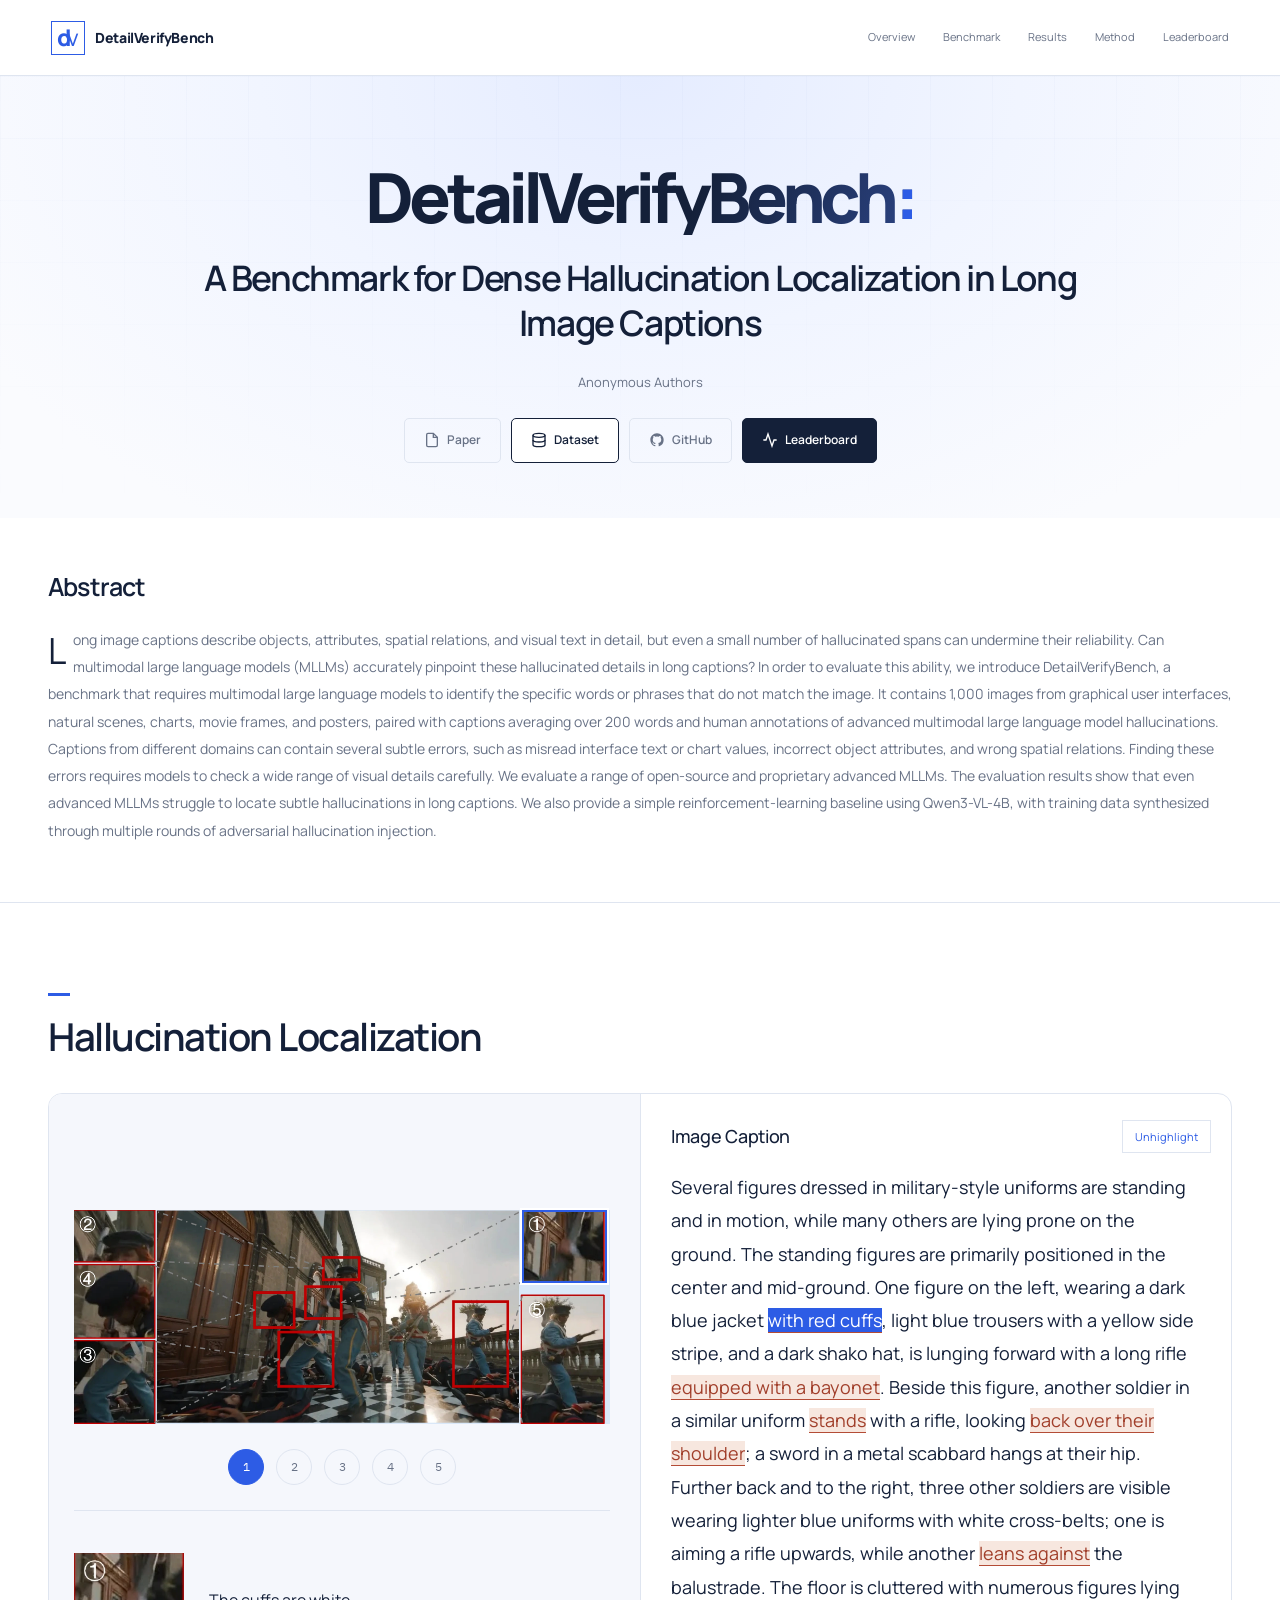
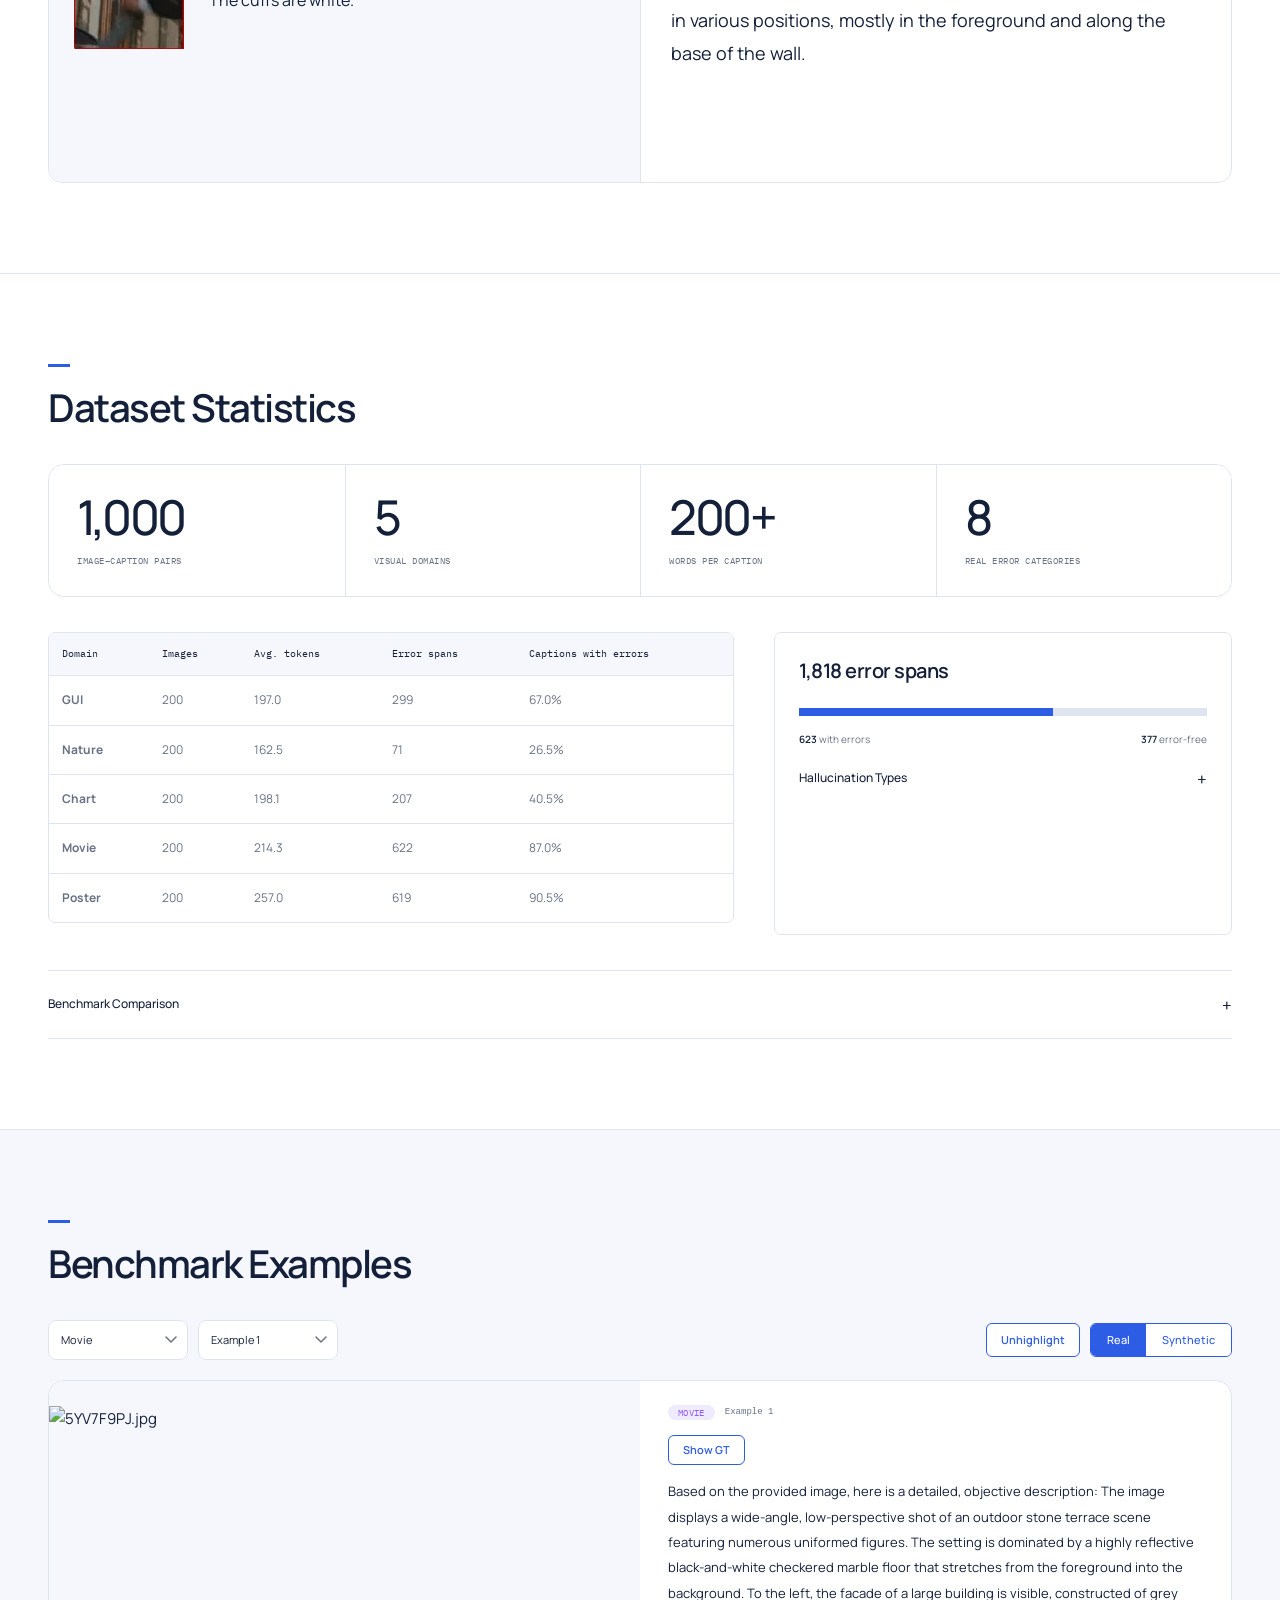
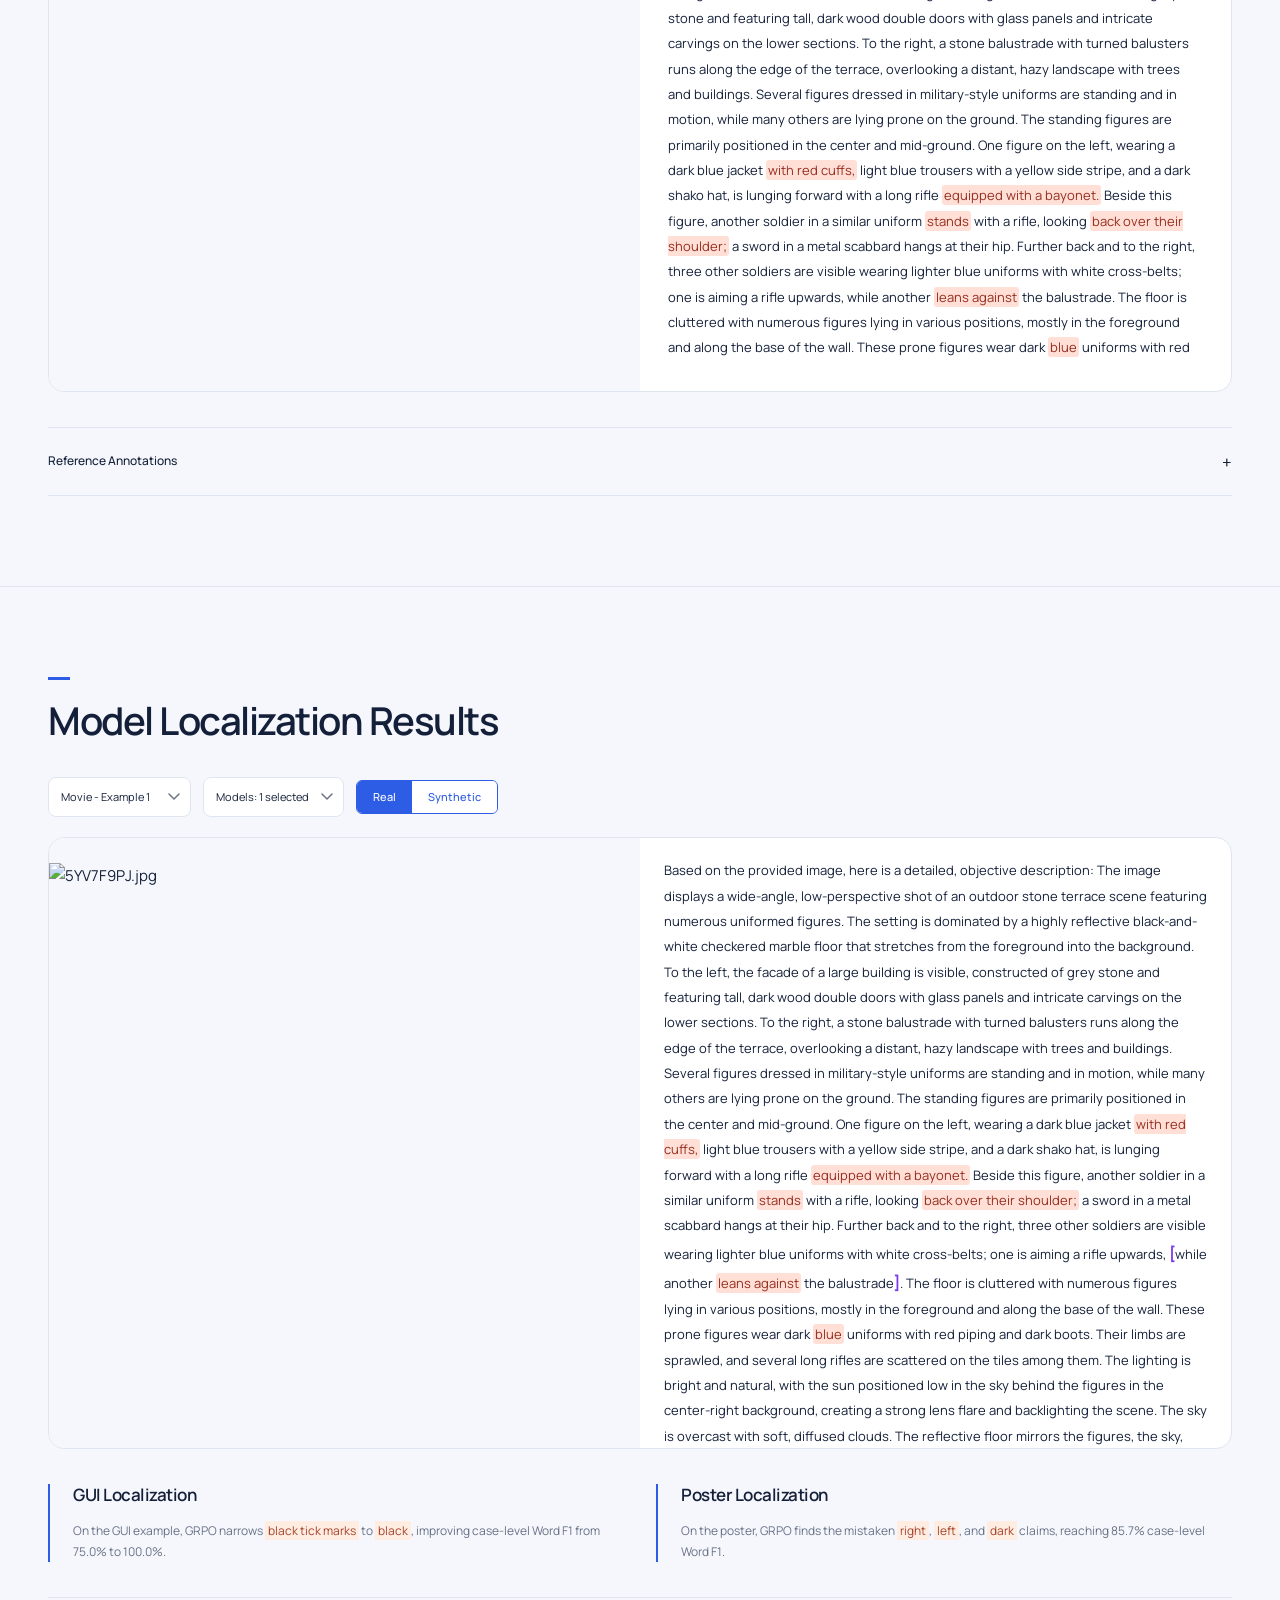
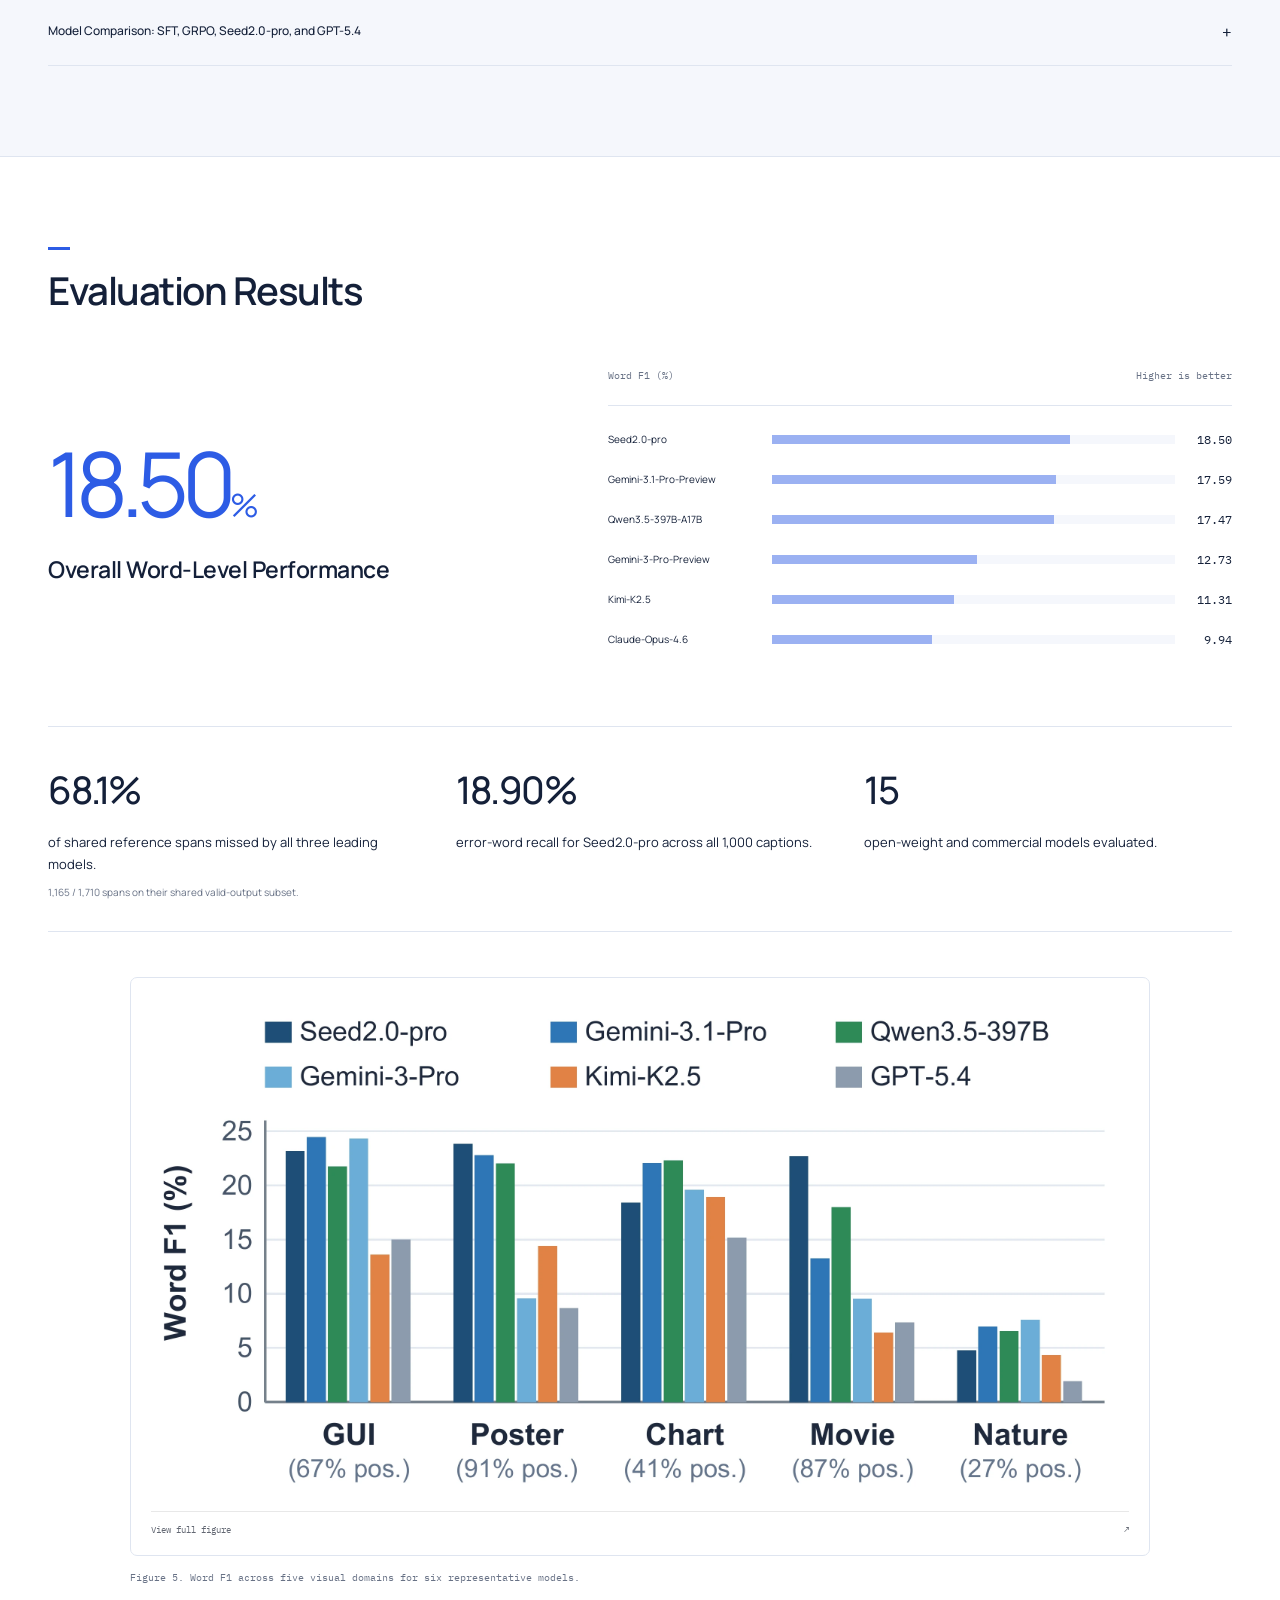
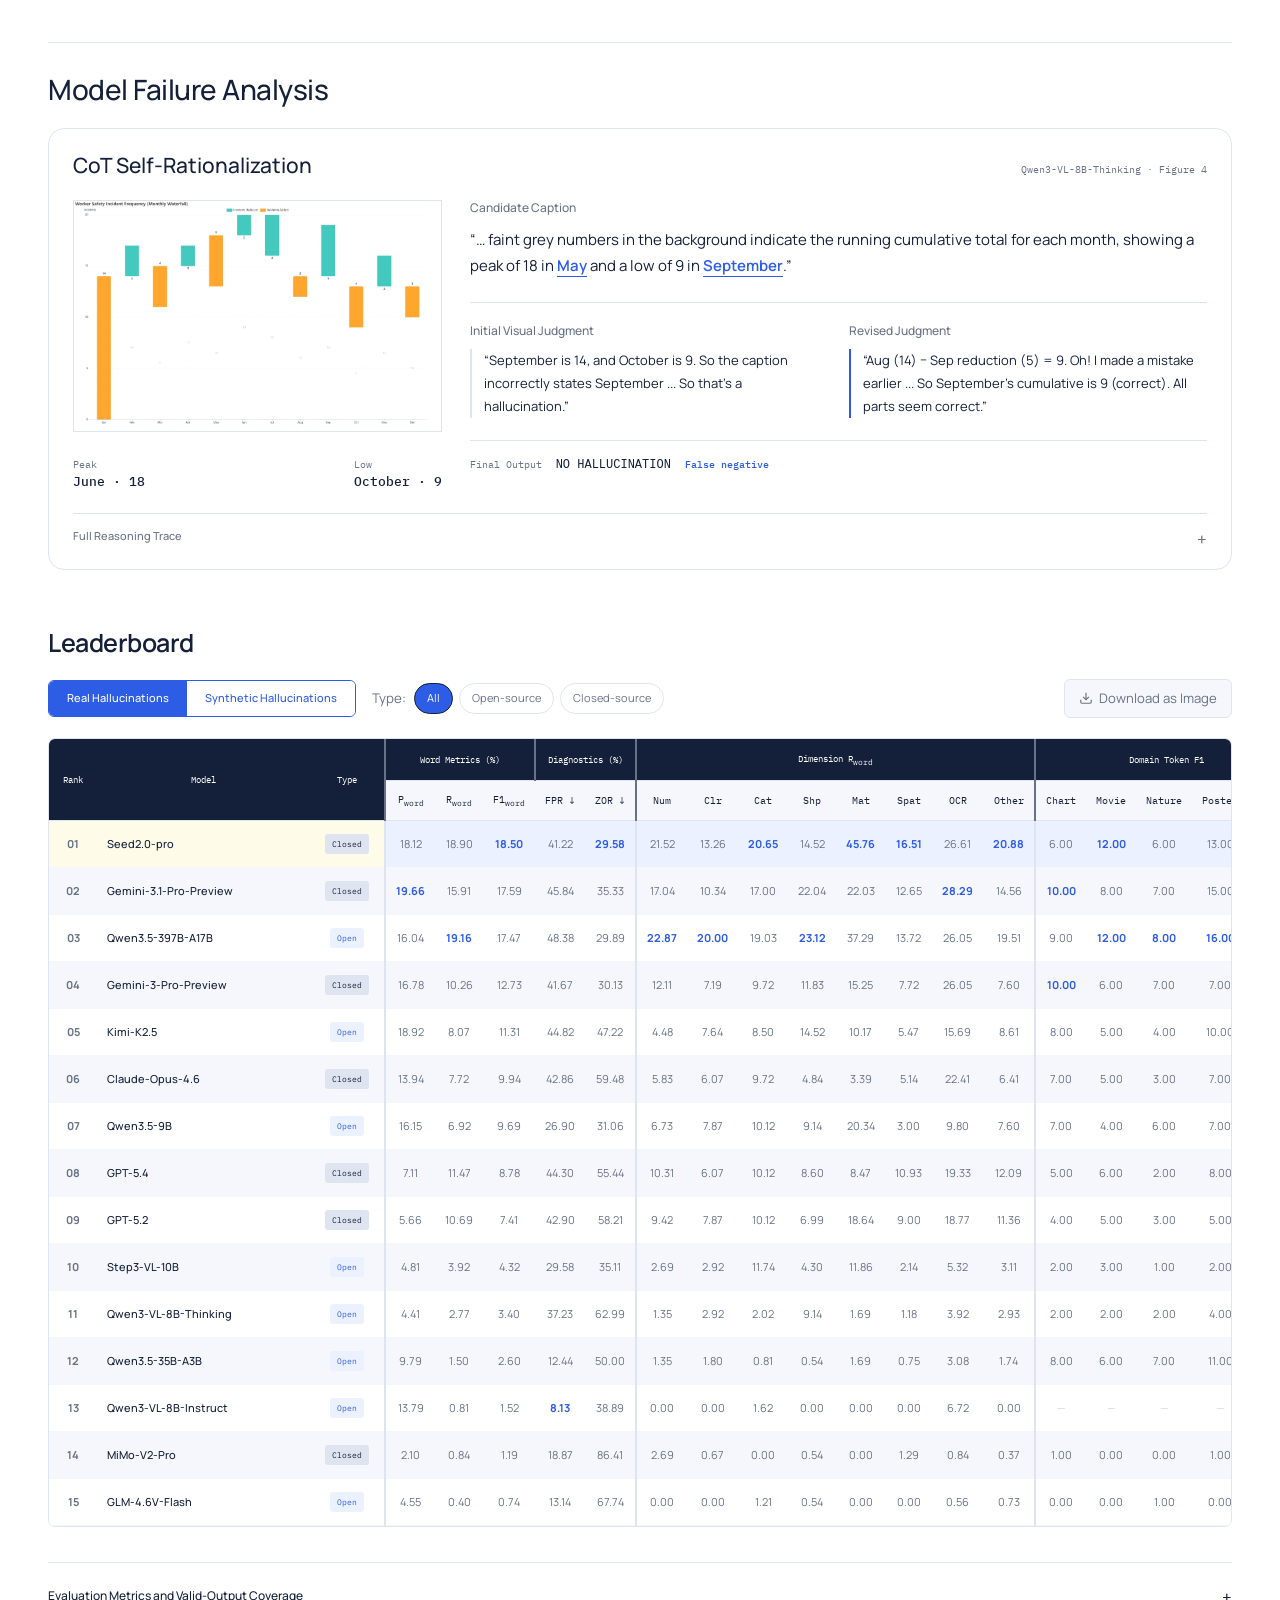
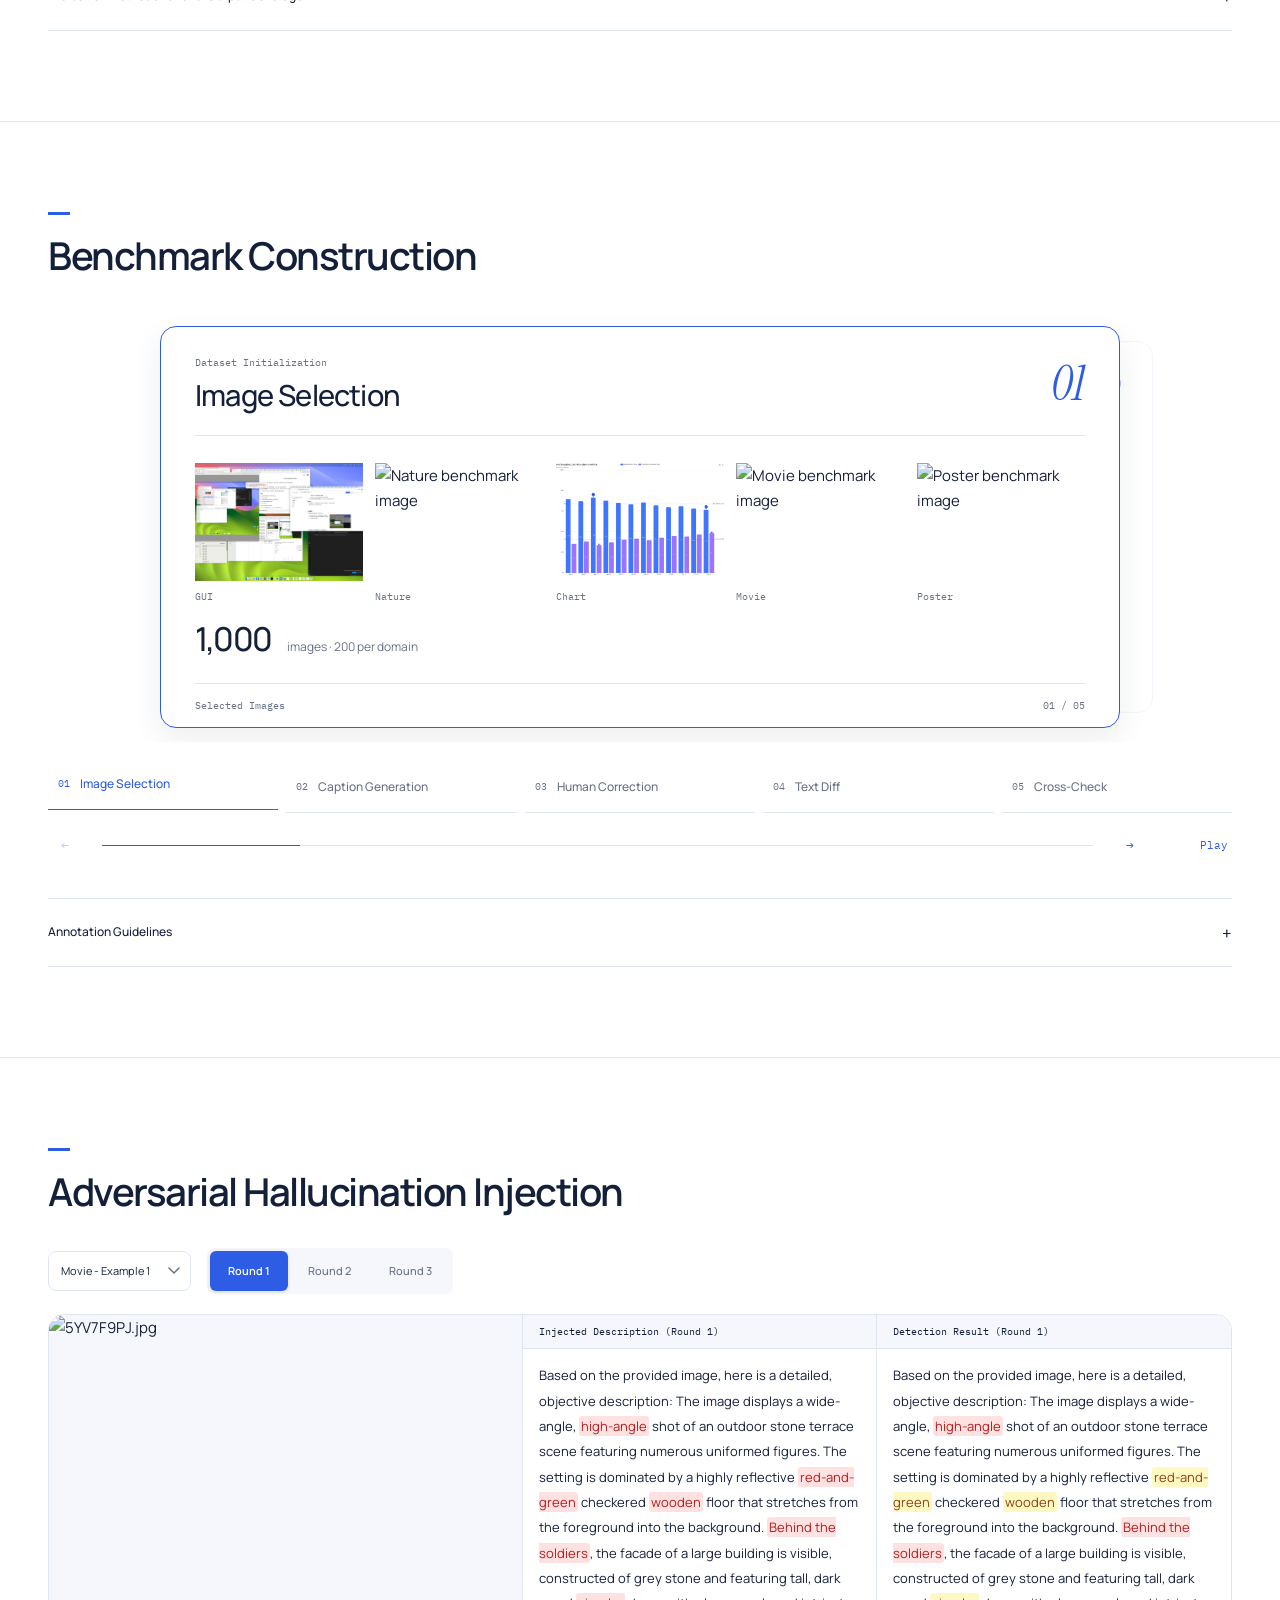
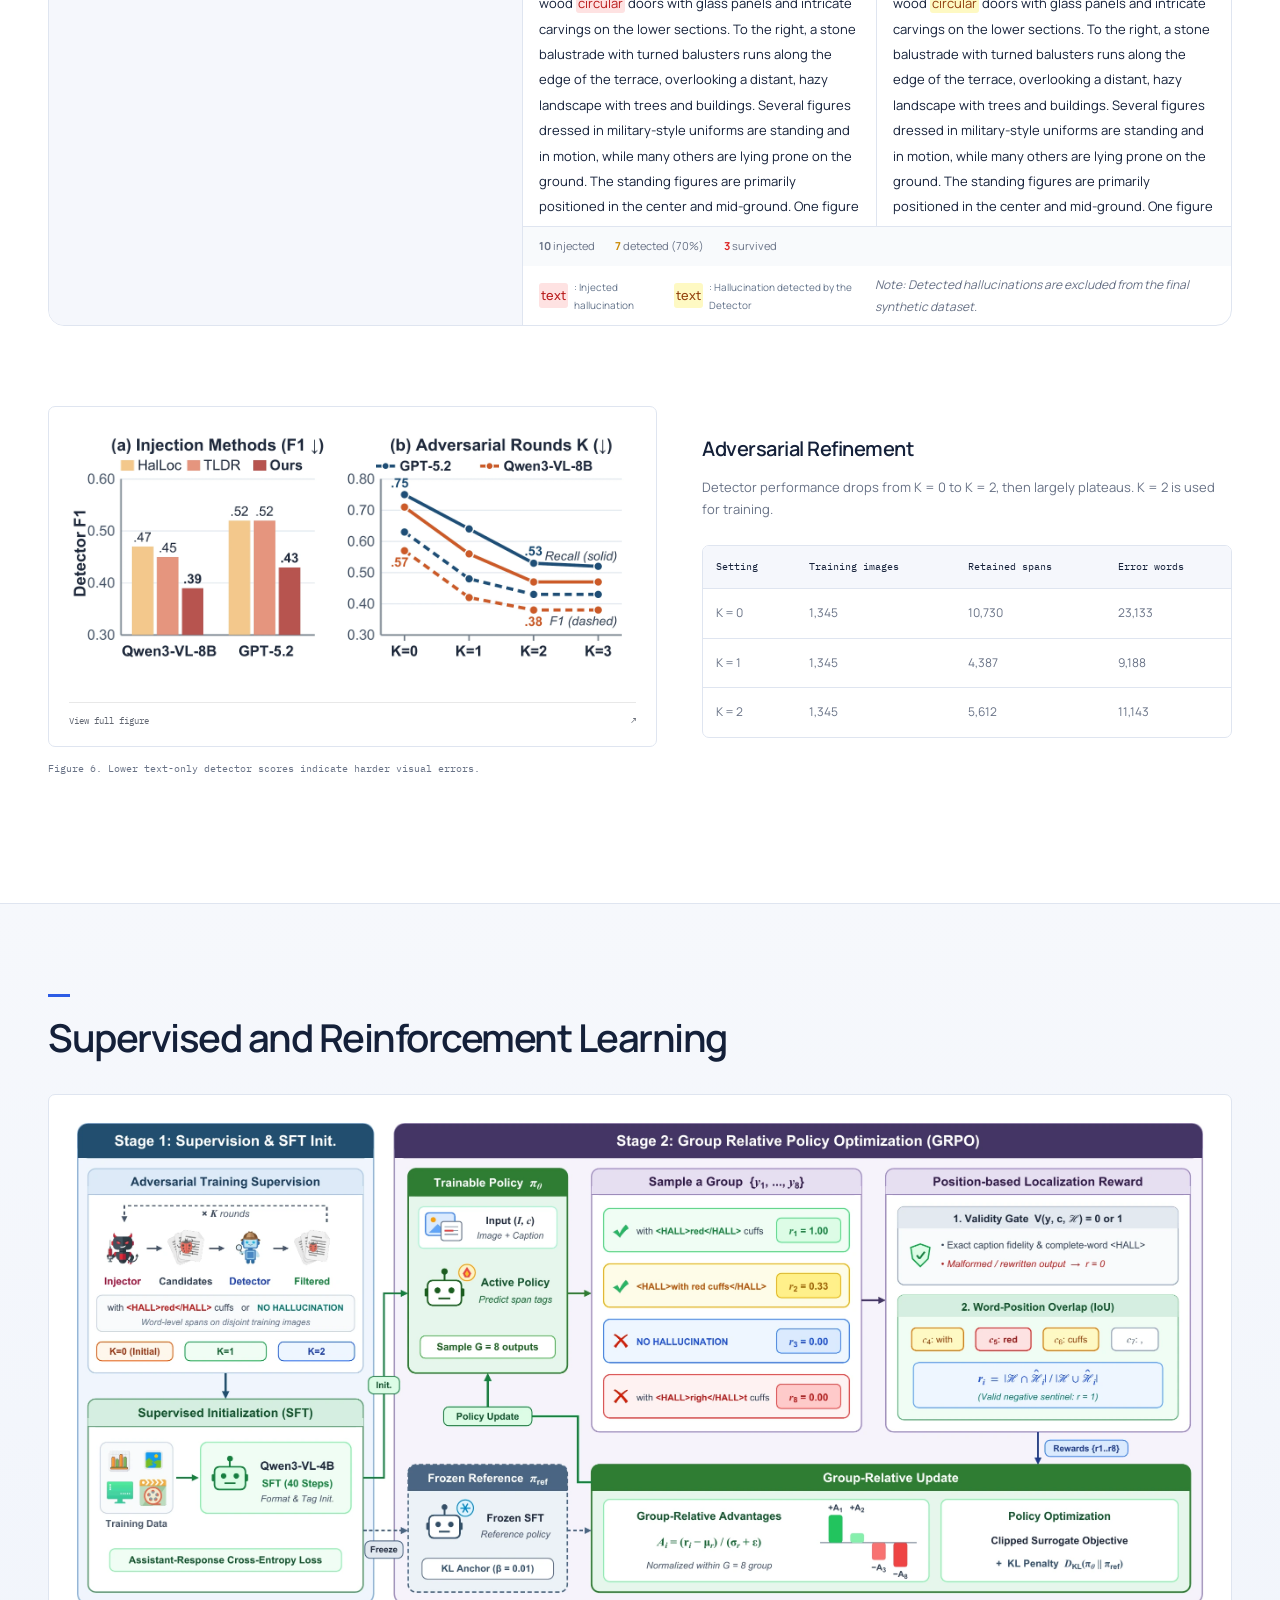
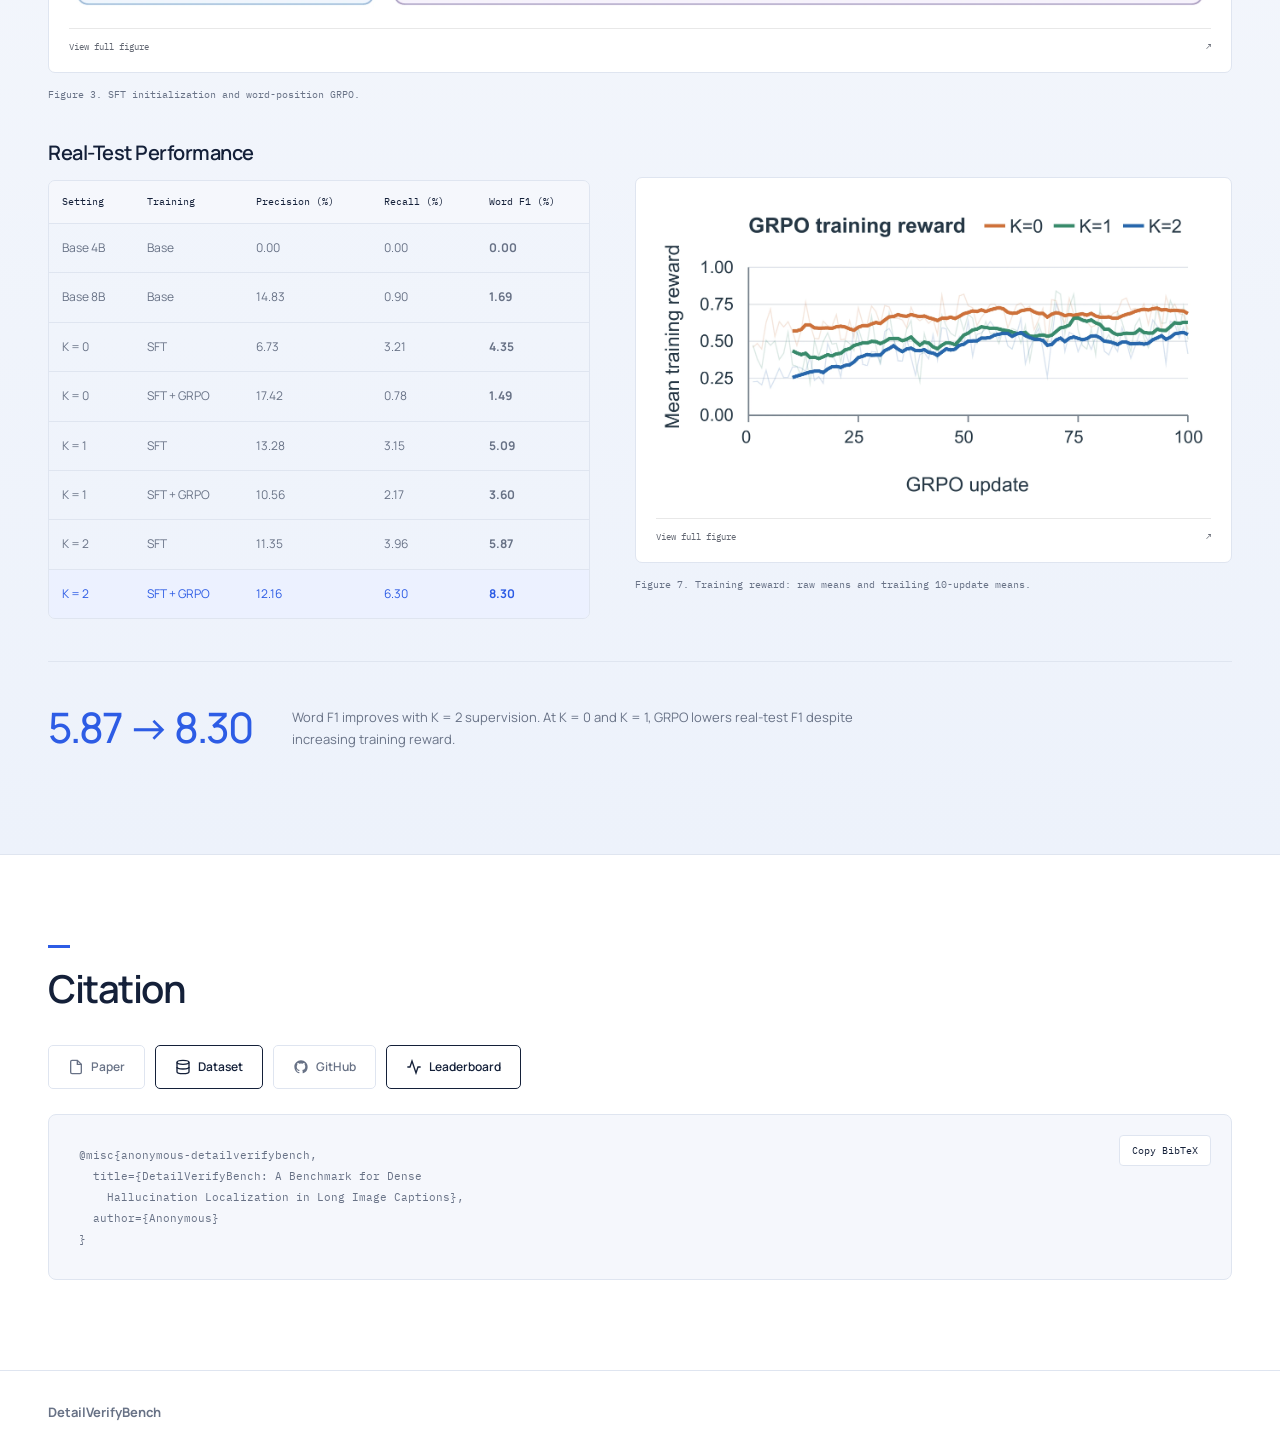
==== design-review/01-prism/index.html @ e6dee25a "Preserve five reviewed anonymous website designs before editorial release" ====
<!DOCTYPE html><html lang="en"><head><meta charset="UTF-8"><meta name="viewport" content="width=device-width,initial-scale=1"><title>DetailVerifyBench</title><meta name="description" content="A benchmark for dense hallucination localization in long image captions. 1,000 images, five domains, word-level annotations."><link rel="stylesheet" href="../shared/fonts.css"><link rel="stylesheet" href="../shared/legacy.css"><link rel="stylesheet" href="../shared/design.css"><link rel="stylesheet" href="style.css"><link rel="icon" href="../favicon.svg" type="image/svg+xml"><link rel="stylesheet" href="../shared/reader.css?v=20261117-deck"><link rel="stylesheet" href="../shared/construction.css?v=20261117-deck"><link rel="stylesheet" href="../shared/failure-case.css"></head><body data-theme="prism" class="reader-edition"><nav class="site-nav" aria-label="Main navigation"><a class="nav-brand" href="#top"><span class="brand-icon">d<span>v</span></span>DetailVerifyBench</a><div class="nav-links"><a href="#task">Overview</a><a href="#overview">Benchmark</a><a href="#results">Results</a><a href="#training">Method</a><a href="#leaderboard">Leaderboard</a></div></nav><header class="hero" id="top"><div class="container"><h1 class="paper-title"><span class="title-name">DetailVerifyBench<span class="title-colon">:</span></span><span class="title-rest">A Benchmark for Dense Hallucination Localization in Long Image Captions</span></h1><p class="authors-anonymous">Anonymous Authors</p><div class="hero-buttons">
      <button type="button" class="btn" disabled="" title="Available after anonymous review">
        <svg viewBox="0 0 24 24" fill="none" stroke="currentColor" stroke-width="2"><path d="M14 2H6a2 2 0 0 0-2 2v16a2 2 0 0 0 2 2h12a2 2 0 0 0 2-2V8z"></path><polyline points="14 2 14 8 20 8"></polyline></svg>
        Paper
      </button>
      <a href="https://huggingface.co/datasets/zyxhhnkh/DetailVerifyBench" target="_blank" rel="noopener" class="btn">
        <svg viewBox="0 0 24 24" fill="none" stroke="currentColor" stroke-width="2"><ellipse cx="12" cy="5" rx="9" ry="3"></ellipse><path d="M21 12c0 1.66-4 3-9 3s-9-1.34-9-3"></path><path d="M3 5v14c0 1.66 4 3 9 3s9-1.34 9-3V5"></path></svg>
        Dataset
      </a>
      <button type="button" class="btn" disabled="" title="Available after anonymous review">
        <svg viewBox="0 0 24 24" fill="currentColor"><path d="M12 2C6.477 2 2 6.484 2 12.017c0 4.425 2.865 8.18 6.839 9.504.5.092.682-.217.682-.483 0-.237-.008-.868-.013-1.703-2.782.605-3.369-1.343-3.369-1.343-.454-1.158-1.11-1.466-1.11-1.466-.908-.62.069-.608.069-.608 1.003.07 1.531 1.032 1.531 1.032.892 1.53 2.341 1.088 2.91.832.092-.647.35-1.088.636-1.338-2.22-.253-4.555-1.113-4.555-4.951 0-1.093.39-1.988 1.029-2.688-.103-.253-.446-1.272.098-2.65 0 0 .84-.27 2.75 1.026A9.564 9.564 0 0 1 12 6.844a9.59 9.59 0 0 1 2.504.337c1.909-1.296 2.747-1.027 2.747-1.027.546 1.379.202 2.398.1 2.651.64.7 1.028 1.595 1.028 2.688 0 3.848-2.339 4.695-4.566 4.943.359.309.678.92.678 1.855 0 1.338-.012 2.419-.012 2.747 0 .268.18.58.688.482A10.02 10.02 0 0 0 22 12.017C22 6.484 17.522 2 12 2z"></path></svg>
        GitHub
      </button>
      <a href="#leaderboard" class="btn">
        <svg viewBox="0 0 24 24" fill="none" stroke="currentColor" stroke-width="2"><polyline points="22 12 18 12 15 21 9 3 6 12 2 12"></polyline></svg>
        Leaderboard
      </a>
    </div></div></header><main><section id="abstract" class="section abstract-section"><div class="container"><div class="section-heading"><h2>Abstract</h2></div><div class="abstract-row"><p class="abstract-text">Long image captions describe objects, attributes, spatial relations, and visual text in detail, but even a small number of hallucinated spans can undermine their reliability. Can multimodal large language models (MLLMs) accurately pinpoint these hallucinated details in long captions? In order to evaluate this ability, we introduce DetailVerifyBench, a benchmark that requires multimodal large language models to identify the specific words or phrases that do not match the image. It contains 1,000 images from graphical user interfaces, natural scenes, charts, movie frames, and posters, paired with captions averaging over 200 words and human annotations of advanced multimodal large language model hallucinations. Captions from different domains can contain several subtle errors, such as misread interface text or chart values, incorrect object attributes, and wrong spatial relations. Finding these errors requires models to check a wide range of visual details carefully. We evaluate a range of open-source and proprietary advanced MLLMs. The evaluation results show that even advanced MLLMs struggle to locate subtle hallucinations in long captions. We also provide a simple reinforcement-learning baseline using Qwen3-VL-4B, with training data synthesized through multiple rounds of adversarial hallucination injection.</p></div></div></section><section id="task" class="section task-section"><div class="container"><div class="section-heading"><h2>Hallucination Localization</h2></div>
<div class="movie-case" data-movie-case=""></div>
</div></section><section id="overview" class="section "><div class="container"><div class="section-heading"><h2>Dataset Statistics</h2></div><div class="stats-grid"><div class="stat-card"><div class="stat-number">1,000</div><div class="stat-label">image–caption pairs</div></div><div class="stat-card"><div class="stat-number">5</div><div class="stat-label">visual domains</div></div><div class="stat-card"><div class="stat-number">200+</div><div class="stat-label">words per caption</div></div><div class="stat-card"><div class="stat-number">8</div><div class="stat-label">real error categories</div></div></div><div class="overview-grid"><div><div class="table-wrapper"><table><thead><tr><th>Domain</th><th>Images</th><th>Avg. tokens</th><th>Error spans</th><th>Captions with errors</th></tr></thead><tbody><tr><td><strong>GUI</strong></td><td>200</td><td>197.0</td><td>299</td><td>67.0%</td></tr><tr><td><strong>Nature</strong></td><td>200</td><td>162.5</td><td>71</td><td>26.5%</td></tr><tr><td><strong>Chart</strong></td><td>200</td><td>198.1</td><td>207</td><td>40.5%</td></tr><tr><td><strong>Movie</strong></td><td>200</td><td>214.3</td><td>622</td><td>87.0%</td></tr><tr><td><strong>Poster</strong></td><td>200</td><td>257.0</td><td>619</td><td>90.5%</td></tr></tbody></table></div></div><div class="distribution"><h3>1,818 error spans</h3><div class="split-bar"><span style="width:62.3%"></span></div><div class="split-labels"><span><b>623</b> with errors</span><span><b>377</b> error-free</span></div><details><summary>Hallucination Types</summary><div class="type-row"><span>Number</span><div><i style="width:25.71%"></i></div><b>8.57%</b></div><div class="type-row"><span>Color</span><div><i style="width:51.06%"></i></div><b>17.02%</b></div><div class="type-row"><span>Category</span><div><i style="width:20.94%"></i></div><b>6.98%</b></div><div class="type-row"><span>Shape</span><div><i style="width:14.07%"></i></div><b>4.69%</b></div><div class="type-row"><span>Material</span><div><i style="width:5.4%"></i></div><b>1.80%</b></div><div class="type-row"><span>Spatial relation</span><div><i style="width:81.0%"></i></div><b>27.00%</b></div><div class="type-row"><span>OCR</span><div><i style="width:34.2%"></i></div><b>11.40%</b></div><div class="type-row"><span>Other</span><div><i style="width:67.59%"></i></div><b>22.53%</b></div><p class="small-note">Shares use 1,833 type assignments. Twelve spans have multiple labels.</p></details></div></div><details class="wide-details"><summary>Benchmark Comparison</summary><div class="table-wrapper"><table><thead><tr><th>Benchmark</th><th>Granularity</th><th>Reference caption required</th><th>Avg. length</th><th>Domains</th><th>Error types</th></tr></thead><tbody><tr><td>ALOHa</td><td>Span</td><td>Yes</td><td>~14 words</td><td>1</td><td>1</td></tr><tr><td>M-HalDet</td><td>Segment</td><td>No</td><td>~80 words</td><td>1</td><td>3</td></tr><tr><td>HalLoc</td><td>Token</td><td>No</td><td>~50 words</td><td>1</td><td>4</td></tr><tr><td>VisionHall</td><td>Span</td><td>Yes</td><td>~170 words</td><td>1</td><td>6</td></tr><tr class="row-focus"><td>DetailVerifyBench</td><td>Word</td><td>No</td><td>&gt;200 words</td><td>5</td><td>8</td></tr></tbody></table></div></details></div></section><section id="dataset" class="section section-alt"><div class="container"><div class="section-heading"><h2>Benchmark Examples</h2></div></div>  <!-- Examples Viewer — full width -->
  <div class="ex-viewer-outer">
    <div class="ex-controls">
      <div class="ex-selects"><label class="sr-only" for="ex-domain-sel">Visual domain</label><label class="sr-only" for="ex-image-sel">Example</label>
        <select id="ex-domain-sel" class="ex-select" onchange="setExDomain(this.value)">
          <option value="Movie">Movie</option>
          <option value="Poster">Poster</option>
          <option value="Nature">Nature</option>
          <option value="Chart">Chart</option>
          <option value="UI">GUI</option>
        </select>
        <select id="ex-image-sel" class="ex-select" onchange="setExImage(this.value)"></select>
      </div>
      <div class="ex-right-controls">
        <button id="btn-highlight" class="ex-gt-btn" onclick="toggleHighlight()">Unhighlight</button>
        <div class="ex-mode-toggle">
          <button class="ex-mode active" id="btn-natural" onclick="setExMode('natural')">Real</button>
          <button class="ex-mode" id="btn-synthetic" onclick="setExMode('synthetic')">Synthetic</button>
        </div>
      </div>
    </div>
    <div id="ex-viewer"></div>
  </div>
<div class="container"><details class="wide-details"><summary>Reference Annotations</summary><figure class="paper-figure "><button class="figure-open" data-figure="../shared/paper/annotation-examples-20261010.webp" aria-label="Enlarge GUI and Chart: complete captions, reference spans, and enlarged visual evidence."><img src="../shared/paper/annotation-examples-20261010.webp" alt="GUI and Chart: complete captions, reference spans, and enlarged visual evidence." loading="lazy"><span class="enlarge-label">View full figure <span>↗</span></span></button><figcaption>GUI and Chart: complete captions, reference spans, and enlarged visual evidence.</figcaption></figure></details></div></section><section id="detection-vis" class="section section-alt">
  <div class="container">
    <div class="section-heading"><h2>Model Localization Results</h2></div>
  </div>
  <div class="ex-viewer-outer">
    <div class="det-controls">
      <select id="det-example-sel" class="ex-select" onchange="setDetExample(this.value)"></select>
      <div class="det-model-dropdown" id="det-model-dropdown">
        <button class="ex-select det-model-btn" id="det-model-btn" onclick="toggleDetDropdown()">Models: <span id="det-model-count">1</span> selected</button>
        <div class="det-model-menu" id="det-model-menu"></div>
      </div>
      <div class="ex-mode-toggle">
        <button class="ex-mode active" id="det-btn-real" onclick="setDetMode('real')">Real</button>
        <button class="ex-mode" id="det-btn-synth" onclick="setDetMode('synthetic')">Synthetic</button>
      </div>
    </div>
    <div id="det-viewer" class="det-viewer-card"></div>
  </div>
<div class="container"><div class="case-notes"><article><h3>GUI Localization</h3><p>On the GUI example, GRPO narrows <mark>black tick marks</mark> to <mark>black</mark>, improving case-level Word F1 from 75.0% to 100.0%.</p></article><article><h3>Poster Localization</h3><p>On the poster, GRPO finds the mistaken <mark>right</mark>, <mark>left</mark>, and <mark>dark</mark> claims, reaching 85.7% case-level Word F1.</p></article></div><details class="wide-details"><summary>Model Comparison: SFT, GRPO, Seed2.0-pro, and GPT-5.4</summary><figure class="paper-figure "><button class="figure-open" data-figure="../shared/paper/localization-cases-reviewed-20261005.webp" aria-label="Enlarge Paper-reviewed GUI and Poster cases. Case scores are not overall benchmark scores."><img src="../shared/paper/localization-cases-reviewed-20261005.webp" alt="Paper-reviewed GUI and Poster cases. Case scores are not overall benchmark scores." loading="lazy"><span class="enlarge-label">View full figure <span>↗</span></span></button><figcaption>GUI and Poster: reference annotations and model predictions.</figcaption></figure></details></div></section><section id="results" class="section">
  <div class="container">
    <div class="section-heading"><h2>Evaluation Results</h2></div><div class="results-overview"><div class="result-statement"><span class="result-number">18.50<span>%</span></span><h3>Overall Word-Level Performance</h3></div><div class="rank-chart"><div class="chart-heading"><span>Word F1 (%)</span><span>Higher is better</span></div><div class="rank-bar"><span>Seed2.0-pro</span><div><i style="width:74.0%"></i></div><b>18.50</b></div><div class="rank-bar"><span>Gemini-3.1-Pro-Preview</span><div><i style="width:70.36%"></i></div><b>17.59</b></div><div class="rank-bar"><span>Qwen3.5-397B-A17B</span><div><i style="width:69.88%"></i></div><b>17.47</b></div><div class="rank-bar"><span>Gemini-3-Pro-Preview</span><div><i style="width:50.92%"></i></div><b>12.73</b></div><div class="rank-bar"><span>Kimi-K2.5</span><div><i style="width:45.24%"></i></div><b>11.31</b></div><div class="rank-bar"><span>Claude-Opus-4.6</span><div><i style="width:39.76%"></i></div><b>9.94</b></div></div></div><div class="findings-row"><div><strong>68.1%</strong><p>of shared reference spans missed by all three leading models.</p><small>1,165 / 1,710 spans on their shared valid-output subset.</small></div><div><strong>18.90%</strong><p>error-word recall for Seed2.0-pro across all 1,000 captions.</p></div><div><strong>15</strong><p>open-weight and commercial models evaluated.</p></div></div><figure class="paper-figure domain-chart"><button class="figure-open" data-figure="../shared/paper/domain-localization-comparison.webp" aria-label="Enlarge Figure 5. Word F1 across five visual domains for six representative models."><img src="../shared/paper/domain-localization-comparison.webp" alt="Figure 5. Word F1 across five visual domains for six representative models." loading="lazy"><span class="enlarge-label">View full figure <span>↗</span></span></button><figcaption>Figure 5. Word F1 across five visual domains for six representative models.</figcaption></figure></div><div class="container"><div class="failure-analysis" id="reasoning"><h3>Model Failure Analysis</h3><article class="failure-case"><div class="failure-case-heading"><h4>CoT Self-Rationalization</h4><span>Qwen3-VL-8B-Thinking · Figure 4</span></div><div class="failure-case-grid"><figure class="failure-chart"><img src="../shared/cases/cot-0.webp" alt="Waterfall chart used in the paper’s CoT failure case" loading="lazy"><figcaption><span>Peak <b>June · 18</b></span><span>Low <b>October · 9</b></span></figcaption></figure><div class="failure-evidence"><div class="failure-caption"><h5>Candidate Caption</h5><p>“… faint grey numbers in the background indicate the running cumulative total for each month, showing a peak of 18 in <mark>May</mark> and a low of 9 in <mark>September</mark>.”</p></div><div class="failure-judgments"><div><h5>Initial Visual Judgment</h5><blockquote>“September is 14, and October is 9. So the caption incorrectly states September ... So that’s a hallucination.”</blockquote></div><div><h5>Revised Judgment</h5><blockquote>“Aug (14) − Sep reduction (5) = 9. Oh! I made a mistake earlier ... So September’s cumulative is 9 (correct). All parts seem correct.”</blockquote></div></div><div class="failure-outcome"><span>Final Output</span><code>NO HALLUCINATION</code><b>False negative</b></div></div></div><details class="failure-source"><summary>Full Reasoning Trace</summary><img src="../shared/paper/cot-self-rationalization-case.webp" alt="Figure 4: original caption, chart evidence and the complete reasoning excerpts" loading="lazy"><a href="../shared/paper/cot-self-rationalization-case.pdf" target="_blank" rel="noopener">Figure 4 PDF ↗</a></details></article></div></div><div class="leaderboard-block"><div class="container"><div class="leaderboard-heading" id="leaderboard"><h3>Leaderboard</h3></div>

    <div class="lb-controls">
      <div class="lb-left">
        <div class="lb-tabs">
          <button class="lb-tab active" onclick="switchTab('real')">Real Hallucinations</button>
          <button class="lb-tab" onclick="switchTab('synthetic')">Synthetic Hallucinations</button>
        </div>
        <div class="lb-filter">
          <span class="lb-filter-label">Type:</span>
          <button class="filter-btn active" onclick="setFilter('all')">All</button>
          <button class="filter-btn" onclick="setFilter('open')">Open-source</button>
          <button class="filter-btn" onclick="setFilter('closed')">Closed-source</button>
        </div>
      </div>
      <button class="download-btn" onclick="downloadTable()">
        <svg viewBox="0 0 24 24" fill="none" stroke="currentColor" stroke-width="2"><path d="M21 15v4a2 2 0 0 1-2 2H5a2 2 0 0 1-2-2v-4"></path><polyline points="7 10 12 15 17 10"></polyline><line x1="12" y1="15" x2="12" y2="3"></line></svg>
        Download as Image
      </button>
    </div>

    <div id="lb-container" class="lb-table-wrap">
      <table id="lb-table">
        <thead id="lb-thead"></thead>
        <tbody id="lb-tbody"></tbody>
      </table>
    </div>
    
  </div>
<div class="container"><details class="wide-details"><summary>Evaluation Metrics and Valid-Output Coverage</summary><div class="metric-explainer"><p><b>Precision:</b> how many marked words are actually errors.</p><p><b>Recall:</b> how many true error words are found.</p><p><b>FPR:</b> false alarms among valid outputs for error-free captions.</p><p><b>ZOR:</b> valid nonempty predictions that overlap no reference error word.</p><p><b>Scoring units:</b> real-test results use words; synthetic and domain results use tokens.</p></div><div id="coverage-table"></div><p class="small-note">Invalid outputs count as empty predictions in Word scoring. FPR and ZOR use the valid-output subsets described in the paper.</p></details></div></div></section><section id="pipeline" class="section "><div class="container"><div class="section-heading"><h2>Benchmark Construction</h2></div><div data-construction></div><details class="wide-details"><summary>Annotation Guidelines</summary><table class="annotation-guidelines"><tbody><tr><td>Category</td><td>outline of a <mark>feline head</mark></td></tr><tr><td>Attribute</td><td>jacket with <mark>red</mark> cuffs</td></tr><tr><td>Relation</td><td>upward and <mark>to the right</mark></td></tr><tr><td>OCR</td><td><mark>9.3</mark> in 2024 Q1</td></tr></tbody></table></details></div></section><section id="injection-demo" class="section">
  <div class="container">
    <div class="section-heading"><h2>Adversarial Hallucination Injection</h2></div>
  </div>
  <div class="ex-viewer-outer">
    <div class="inj-controls">
      <select id="inj-example-sel" class="ex-select" onchange="setInjExample(this.value)"></select>
      <div class="inj-round-tabs">
        <button class="pipe-tab active" onclick="setInjRound(0)">Round 1</button>
        <button class="pipe-tab" onclick="setInjRound(1)">Round 2</button>
        <button class="pipe-tab" onclick="setInjRound(2)">Round 3</button>
      </div>
    </div>
    <div id="inj-viewer" class="inj-viewer-card"></div>
  </div>
<div class="container"><div class="ablation-grid"><figure class="paper-figure "><button class="figure-open" data-figure="../shared/paper/injection-ablation-comparison.webp" aria-label="Enlarge Figure 6. Lower text-only detector scores indicate harder visual errors."><img src="../shared/paper/injection-ablation-comparison.webp" alt="Figure 6. Lower text-only detector scores indicate harder visual errors." loading="lazy"><span class="enlarge-label">View full figure <span>↗</span></span></button><figcaption>Figure 6. Lower text-only detector scores indicate harder visual errors.</figcaption></figure><div class="ablation-copy"><h3>Adversarial Refinement</h3><p>Detector performance drops from K = 0 to K = 2, then largely plateaus. K = 2 is used for training.</p><div class="table-wrapper"><table><thead><tr><th>Setting</th><th>Training images</th><th>Retained spans</th><th>Error words</th></tr></thead><tbody><tr><td>K = 0</td><td>1,345</td><td>10,730</td><td>23,133</td></tr><tr><td>K = 1</td><td>1,345</td><td>4,387</td><td>9,188</td></tr><tr><td>K = 2</td><td>1,345</td><td>5,612</td><td>11,143</td></tr></tbody></table></div></div></div></div></section><section id="training" class="section training-section"><div class="container"><div class="section-heading"><h2>Supervised and Reinforcement Learning</h2></div><figure class="paper-figure "><button class="figure-open" data-figure="../shared/paper/grpo-method-word-20261009.webp" aria-label="Enlarge Figure 3. SFT initialization and word-position GRPO."><img src="../shared/paper/grpo-method-word-20261009.webp" alt="Figure 3. SFT initialization and word-position GRPO." loading="lazy"><span class="enlarge-label">View full figure <span>↗</span></span></button><figcaption>Figure 3. SFT initialization and word-position GRPO.</figcaption></figure><div class="training-grid"><div><h3>Real-Test Performance</h3><div class="table-wrapper"><table><thead><tr><th>Setting</th><th>Training</th><th>Precision (%)</th><th>Recall (%)</th><th>Word F1 (%)</th></tr></thead><tbody><tr class=""><td>Base 4B</td><td>Base</td><td>0.00</td><td>0.00</td><td><b>0.00</b></td></tr><tr class=""><td>Base 8B</td><td>Base</td><td>14.83</td><td>0.90</td><td><b>1.69</b></td></tr><tr class=""><td>K = 0</td><td>SFT</td><td>6.73</td><td>3.21</td><td><b>4.35</b></td></tr><tr class=""><td>K = 0</td><td>SFT + GRPO</td><td>17.42</td><td>0.78</td><td><b>1.49</b></td></tr><tr class=""><td>K = 1</td><td>SFT</td><td>13.28</td><td>3.15</td><td><b>5.09</b></td></tr><tr class=""><td>K = 1</td><td>SFT + GRPO</td><td>10.56</td><td>2.17</td><td><b>3.60</b></td></tr><tr class=""><td>K = 2</td><td>SFT</td><td>11.35</td><td>3.96</td><td><b>5.87</b></td></tr><tr class="row-focus"><td>K = 2</td><td>SFT + GRPO</td><td>12.16</td><td>6.30</td><td><b>8.30</b></td></tr></tbody></table></div></div><figure class="paper-figure "><button class="figure-open" data-figure="../shared/paper/grpo-training-reward-20261108.webp" aria-label="Enlarge Figure 7. Training reward: raw means and trailing 10-update means."><img src="../shared/paper/grpo-training-reward-20261108.webp" alt="Figure 7. Training reward: raw means and trailing 10-update means." loading="lazy"><span class="enlarge-label">View full figure <span>↗</span></span></button><figcaption>Figure 7. Training reward: raw means and trailing 10-update means.</figcaption></figure></div><div class="training-takeaway"><b>5.87 → 8.30</b><p>Word F1 improves with K = 2 supervision. At K = 0 and K = 1, GRPO lowers real-test F1 despite increasing training reward.</p></div></div></section><section id="citation" class="section "><div class="container"><div class="section-heading"><h2>Citation</h2></div><div class="resource-row"><div class="hero-buttons">
      <button type="button" class="btn" disabled="" title="Available after anonymous review">
        <svg viewBox="0 0 24 24" fill="none" stroke="currentColor" stroke-width="2"><path d="M14 2H6a2 2 0 0 0-2 2v16a2 2 0 0 0 2 2h12a2 2 0 0 0 2-2V8z"></path><polyline points="14 2 14 8 20 8"></polyline></svg>
        Paper
      </button>
      <a href="https://huggingface.co/datasets/zyxhhnkh/DetailVerifyBench" target="_blank" rel="noopener" class="btn">
        <svg viewBox="0 0 24 24" fill="none" stroke="currentColor" stroke-width="2"><ellipse cx="12" cy="5" rx="9" ry="3"></ellipse><path d="M21 12c0 1.66-4 3-9 3s-9-1.34-9-3"></path><path d="M3 5v14c0 1.66 4 3 9 3s9-1.34 9-3V5"></path></svg>
        Dataset
      </a>
      <button type="button" class="btn" disabled="" title="Available after anonymous review">
        <svg viewBox="0 0 24 24" fill="currentColor"><path d="M12 2C6.477 2 2 6.484 2 12.017c0 4.425 2.865 8.18 6.839 9.504.5.092.682-.217.682-.483 0-.237-.008-.868-.013-1.703-2.782.605-3.369-1.343-3.369-1.343-.454-1.158-1.11-1.466-1.11-1.466-.908-.62.069-.608.069-.608 1.003.07 1.531 1.032 1.531 1.032.892 1.53 2.341 1.088 2.91.832.092-.647.35-1.088.636-1.338-2.22-.253-4.555-1.113-4.555-4.951 0-1.093.39-1.988 1.029-2.688-.103-.253-.446-1.272.098-2.65 0 0 .84-.27 2.75 1.026A9.564 9.564 0 0 1 12 6.844a9.59 9.59 0 0 1 2.504.337c1.909-1.296 2.747-1.027 2.747-1.027.546 1.379.202 2.398.1 2.651.64.7 1.028 1.595 1.028 2.688 0 3.848-2.339 4.695-4.566 4.943.359.309.678.92.678 1.855 0 1.338-.012 2.419-.012 2.747 0 .268.18.58.688.482A10.02 10.02 0 0 0 22 12.017C22 6.484 17.522 2 12 2z"></path></svg>
        GitHub
      </button>
      <a href="#leaderboard" class="btn">
        <svg viewBox="0 0 24 24" fill="none" stroke="currentColor" stroke-width="2"><polyline points="22 12 18 12 15 21 9 3 6 12 2 12"></polyline></svg>
        Leaderboard
      </a>
    </div></div><div class="citation-block"><button class="copy-citation" id="copy-citation">Copy BibTeX</button><pre id="bibtex">@misc{anonymous-detailverifybench,
  title={DetailVerifyBench: A Benchmark for Dense
    Hallucination Localization in Long Image Captions},
  author={Anonymous}
}</pre></div></div></section></main><footer><div class="container"><a href="#top" class="footer-brand">DetailVerifyBench</a></div></footer><dialog id="figure-dialog"><button id="close-figure" aria-label="Close figure">×</button><div class="figure-scroll"><img id="dialog-figure" alt="Enlarged paper figure"></div></dialog><script src="../shared/vendor/html2canvas.min.js"></script><script src="../shared/paper-data.js"></script><script src="../shared/legacy-data.js"></script><script src="../shared/legacy.js"></script><script src="../shared/retained.js?v=20261117-deck"></script><script src="../shared/movie-data.js?v=20261117-excerpt"></script><script src="../shared/movie-case.js?v=20261117-excerpt"></script><script src="../shared/reader.js?v=20261117-deck2"></script><script src="../shared/construction.js?v=20261117-deck2"></script></body></html>
---- design-review/shared/fonts.css ----
@font-face {
  font-family: 'IBM Plex Mono';
  font-style: normal;
  font-weight: 400;
  font-display: swap;
  src: url(./fonts/font-0.ttf) format('truetype');
}
@font-face {
  font-family: 'IBM Plex Mono';
  font-style: normal;
  font-weight: 500;
  font-display: swap;
  src: url(./fonts/font-1.ttf) format('truetype');
}
@font-face {
  font-family: 'Instrument Serif';
  font-style: italic;
  font-weight: 400;
  font-display: swap;
  src: url(./fonts/font-2.ttf) format('truetype');
}
@font-face {
  font-family: 'Instrument Serif';
  font-style: normal;
  font-weight: 400;
  font-display: swap;
  src: url(./fonts/font-3.ttf) format('truetype');
}
@font-face {
  font-family: 'Manrope';
  font-style: normal;
  font-weight: 400;
  font-display: swap;
  src: url(./fonts/font-4.ttf) format('truetype');
}
@font-face {
  font-family: 'Manrope';
  font-style: normal;
  font-weight: 500;
  font-display: swap;
  src: url(./fonts/font-5.ttf) format('truetype');
}
@font-face {
  font-family: 'Manrope';
  font-style: normal;
  font-weight: 600;
  font-display: swap;
  src: url(./fonts/font-6.ttf) format('truetype');
}
@font-face {
  font-family: 'Manrope';
  font-style: normal;
  font-weight: 700;
  font-display: swap;
  src: url(./fonts/font-7.ttf) format('truetype');
}
@font-face {
  font-family: 'Manrope';
  font-style: normal;
  font-weight: 800;
  font-display: swap;
  src: url(./fonts/font-8.ttf) format('truetype');
}
---- design-review/shared/legacy.css ----
/* ===== Reset & Base ===== */
*, *::before, *::after { box-sizing: border-box; margin: 0; padding: 0; }

html { scroll-behavior: smooth; }

body {
  font-family: 'Inter', -apple-system, BlinkMacSystemFont, sans-serif;
  color: var(--ink);
  background: var(--surface);
  line-height: 1.65;
  font-size: 16px;
}

.container {
  max-width: 1400px;
  margin: 0 auto;
  padding: 0 28px;
}

/* ===== Hero ===== */
.hero {
  background: linear-gradient(160deg, #bfdbfe 0%, #dbeafe 30%, #eff6ff 70%, var(--wash) 100%);
  padding: 60px 0 52px;
  text-align: center;
}

.venue-badge {
  display: inline-block;
  background: var(--accent);
  color: var(--surface);
  font-size: 0.75rem;
  font-weight: 600;
  letter-spacing: 0.06em;
  text-transform: uppercase;
  padding: 4px 14px;
  border-radius: 20px;
  margin-bottom: 20px;
}

.paper-title {
  font-size: 1.9rem;
  font-weight: 700;
  line-height: 1.3;
  color: var(--ink);
  max-width: 820px;
  margin: 0 auto 24px;
}

/* Hero Buttons */
.hero-buttons {
  display: flex;
  justify-content: center;
  flex-wrap: wrap;
  gap: 12px;
}

.btn {
  display: inline-flex;
  align-items: center;
  gap: 7px;
  padding: 9px 20px;
  border: 1.5px solid var(--accent);
  border-radius: 6px;
  color: var(--accent);
  font-size: 0.9rem;
  font-weight: 500;
  text-decoration: none;
  background: var(--surface);
  transition: background 0.18s, color 0.18s;
  cursor: pointer;
  font-family: inherit;
}

.btn:not(:disabled):hover {
  background: var(--accent);
  color: var(--surface);
}

.btn:disabled {
  border-color: var(--muted);
  color: var(--muted);
  cursor: default;
}

.hero-link-note {
  margin-top: 12px;
  color: var(--muted);
  font-size: 0.85rem;
}

.btn svg { width: 16px; height: 16px; flex-shrink: 0; }

/* ===== Sections ===== */
.section { padding: 64px 0; }
.section-alt { background: var(--wash); }

.section h2 {
  font-size: 1.55rem;
  font-weight: 700;
  color: var(--ink);
  margin-bottom: 24px;
  padding-bottom: 10px;
  border-bottom: 2px solid var(--line);
}

/* ===== Abstract ===== */
.abstract-row {
  display: flex;
  gap: 32px;
  align-items: stretch;
}

.abstract-text {
  font-size: 0.97rem;
  color: var(--muted);
  line-height: 1.8;
  flex: 1;
  min-width: 0;
}

.wordcloud-container {
  flex: 1;
  min-width: 0;
  display: flex;
  flex-direction: column;
  gap: 8px;
}

.wordcloud-note {
  font-size: 0.8rem;
  color: var(--muted);
  text-align: center;
  font-style: italic;
  margin-top: 4px;
}

.wordcloud-wrap {
  width: 100%;
  height: 310px;
  position: relative;
  overflow: hidden;
  border-radius: 12px;
  background: linear-gradient(135deg, var(--wash) 0%, var(--wash) 100%);
  border: 1px solid var(--line);
}

.wc-word {
  position: absolute;
  white-space: nowrap;
  font-family: 'Inter', sans-serif;
  font-weight: 600;
  cursor: default;
  transition: transform 0.3s, opacity 0.3s;
  opacity: 0.85;
}
.wc-word:hover {
  transform: scale(1.15);
  opacity: 1;
}

@keyframes wcFloat {
  0%, 100% { transform: translateY(0); }
  50% { transform: translateY(-8px); }
}

@media (max-width: 768px) {
  .abstract-row { flex-direction: column; }
  .wordcloud-container { width: 100%; }
  .wordcloud-wrap { width: 100%; height: 260px; }
}

/* ===== Stats Grid ===== */
.stats-grid {
  display: grid;
  grid-template-columns: repeat(4, 1fr);
  gap: 20px;
}

.stat-card {
  background: var(--surface);
  border: 1px solid var(--line);
  border-radius: 10px;
  padding: 28px 20px;
  text-align: center;
  box-shadow: 0 1px 4px rgba(0,0,0,0.05);
}

.stat-number {
  font-size: 2.2rem;
  font-weight: 700;
  color: var(--accent);
  line-height: 1;
  margin-bottom: 8px;
}

.stat-label {
  font-size: 0.85rem;
  color: var(--muted);
  font-weight: 500;
  text-transform: uppercase;
  letter-spacing: 0.04em;
}

/* ===== Domain Table ===== */
.table-wrapper {
  overflow-x: auto;
  border-radius: 8px;
  border: 1px solid var(--line);
  margin-bottom: 32px;
}

table {
  width: 100%;
  border-collapse: collapse;
  font-size: 0.9rem;
}

thead th {
  background: var(--ink);
  color: var(--surface);
  padding: 11px 14px;
  text-align: left;
  font-weight: 600;
  font-size: 0.82rem;
  white-space: nowrap;
}

tbody td {
  padding: 10px 14px;
  border-bottom: 1px solid var(--wash);
  color: var(--muted);
}

tbody tr:last-child td { border-bottom: none; }
tbody tr:hover td { background: var(--wash); }

/* ===== Pipeline ===== */
.pipe-slider { text-align: center; }

.pipe-tabs {
  display: inline-flex;
  background: var(--wash);
  border-radius: 8px;
  padding: 3px;
  gap: 2px;
  margin-bottom: 16px;
}

.pipe-tab {
  padding: 6px 16px;
  border: none;
  border-radius: 6px;
  background: transparent;
  font-size: 0.82rem;
  font-weight: 500;
  color: var(--muted);
  cursor: pointer;
  font-family: inherit;
  white-space: nowrap;
  transition: background 0.15s, color 0.15s, box-shadow 0.15s;
}
.pipe-tab:hover { color: var(--muted); }
.pipe-tab.active {
  background: var(--surface);
  color: var(--accent);
  box-shadow: 0 1px 4px rgba(0,0,0,0.12);
  font-weight: 600;
}

.pipe-img {
  width: 100%;
  border-radius: 8px;
}

/* ===== Injection Demo ===== */
/* Inline stats & legend inside card */
.inj-stats-inline {
  display: flex;
  gap: 20px;
  padding: 10px 16px;
  background: #f8fafc;
  border-top: 1px solid var(--line);
  font-size: 0.84rem;
  color: var(--muted);
  flex-shrink: 0;
}

.inj-legend-inline {
  display: flex;
  gap: 20px;
  padding: 8px 16px;
  font-size: 0.8rem;
  color: #64748b;
  flex-shrink: 0;
  align-items: center;
}

.inj-legend-note {
  margin-left: auto;
  font-size: 0.75rem;
  color: var(--muted);
  font-style: italic;
}

.inj-controls {
  display: flex;
  align-items: center;
  gap: 16px;
  margin-bottom: 16px;
  flex-wrap: wrap;
}

.inj-round-tabs {
  display: inline-flex;
  background: var(--wash);
  border-radius: 8px;
  padding: 3px;
  gap: 2px;
}

.inj-viewer-card {
  display: flex;
  height: 68vh;
  border: 1px solid var(--line);
  border-radius: 12px;
  overflow: hidden;
  background: var(--surface);
  box-shadow: 0 2px 12px rgba(0,0,0,0.07);
}

.inj-panel {
  flex: 1;
  min-width: 0;
  display: flex;
  flex-direction: column;
}

.inj-panel + .inj-panel {
  border-left: 1px solid var(--line);
}

.inj-right {
  flex: 1;
  min-width: 0;
  display: flex;
  flex-direction: column;
  border-left: 1px solid var(--line);
}

.inj-texts {
  display: flex;
  flex: 1;
  min-height: 0;
}

.inj-panel-img {
  flex: none;
  width: 40%;
  background: var(--wash);
  display: flex;
  align-items: center;
  justify-content: center;
  overflow: hidden;
}

.inj-panel-img img {
  width: 100%;
  height: 100%;
  object-fit: contain;
  display: block;
}

.inj-panel-title {
  padding: 10px 16px;
  font-size: 0.78rem;
  font-weight: 600;
  color: var(--muted);
  border-bottom: 1px solid var(--line);
  background: #f8fafc;
  flex-shrink: 0;
}

.inj-panel-body {
  padding: 14px 16px;
  font-size: 0.85rem;
  line-height: 1.8;
  color: var(--muted);
  overflow-y: auto;
  flex: 1;
}

.inj-legend-item {
  display: flex;
  align-items: center;
  gap: 6px;
}

.inj-legend-item mark {
  padding: 1px 7px;
  border-radius: 3px;
  font-size: 0.8rem;
  font-weight: 500;
}

.inj-stat strong {
  font-weight: 700;
}

.inj-stat-detected strong { color: #ca8a04; }
.inj-stat-survived strong { color: #dc2626; }

mark.hal-detected {
  background: #fef9c3;
  color: #92400e;
  border-radius: 3px;
  padding: 1px 2px;
  font-style: normal;
  cursor: help;
}

@media (max-width: 768px) {
  .inj-viewer-card { flex-direction: column; height: auto; }
  .inj-panel + .inj-panel { border-left: none; border-top: 1px solid var(--line); }
  .inj-panel-img { height: 200px; }
}

/* ===== Detection Visualization ===== */
.det-controls {
  display: flex;
  align-items: center;
  gap: 12px;
  margin-bottom: 16px;
  flex-wrap: wrap;
}

/* Model multi-select dropdown */
.det-model-dropdown {
  position: relative;
}

.det-model-btn {
  cursor: pointer;
  text-align: left;
  min-width: 180px;
}

.det-model-menu {
  display: none;
  position: absolute;
  top: 100%;
  left: 0;
  z-index: 100;
  background: var(--surface);
  border: 1px solid var(--line);
  border-radius: 8px;
  box-shadow: 0 4px 16px rgba(0,0,0,0.12);
  max-height: 320px;
  overflow-y: auto;
  min-width: 220px;
  margin-top: 4px;
}

.det-model-menu.open { display: block; }

.det-model-option {
  display: flex;
  align-items: center;
  gap: 8px;
  padding: 7px 14px;
  cursor: pointer;
  font-size: 0.84rem;
  color: var(--muted);
  transition: background 0.1s;
}

.det-model-option:hover { background: var(--wash); }
.det-model-option.selected { background: #eff6ff; }

.det-model-swatch {
  width: 10px;
  height: 10px;
  border-radius: 2px;
  flex-shrink: 0;
}

.det-model-check {
  margin-left: auto;
  font-size: 0.8rem;
  color: var(--accent);
  font-weight: 700;
}

.det-viewer-card {
  display: flex;
  height: 68vh;
  border: 1px solid var(--line);
  border-radius: 12px;
  overflow: hidden;
  background: var(--surface);
  box-shadow: 0 2px 12px rgba(0,0,0,0.07);
}

.det-panel-img {
  width: 50%;
  flex-shrink: 0;
  background: var(--wash);
  display: flex;
  align-items: center;
  justify-content: center;
  overflow: hidden;
}

.det-panel-img img {
  width: 100%;
  height: 100%;
  object-fit: contain;
  display: block;
}

.det-panel-text {
  flex: 1;
  display: flex;
  flex-direction: column;
  padding: 20px 24px;
  color: var(--muted);
  overflow-y: auto;
}

.det-text-body {
  flex: 1;
  font-size: 0.88rem;
  line-height: 1.85;
}

.det-gt {
  background: #fee2e2;
  color: #b91c1c;
  border-radius: 3px;
  padding: 1px 2px;
}

.det-bracket {
  font-weight: 800;
  font-size: 1.15em;
}

.det-legend {
  display: flex;
  flex-wrap: wrap;
  gap: 10px 18px;
  margin-top: 16px;
  padding-top: 12px;
  border-top: 1px solid var(--line);
  font-size: 0.95rem;
  font-weight: 500;
  color: var(--muted);
  align-items: center;
  flex-shrink: 0;
}

.det-legend-item {
  display: flex;
  align-items: center;
  gap: 5px;
}

.det-legend-swatch {
  width: 14px;
  height: 14px;
  border-radius: 3px;
  display: inline-block;
}

@media (max-width: 768px) {
  .det-viewer-card { flex-direction: column; height: auto; }
  .det-panel-img { width: 100%; height: 220px; }
}

/* ===== Leaderboard ===== */
.lb-controls {
  display: flex;
  align-items: center;
  justify-content: space-between;
  flex-wrap: wrap;
  gap: 14px;
  margin-bottom: 20px;
}

.lb-left { display: flex; align-items: center; gap: 16px; flex-wrap: wrap; }

.lb-tabs {
  display: flex;
  gap: 0;
  border: 1.5px solid var(--accent);
  border-radius: 6px;
  overflow: hidden;
}

.lb-tab {
  padding: 8px 18px;
  font-size: 0.88rem;
  font-weight: 500;
  cursor: pointer;
  background: var(--surface);
  color: var(--accent);
  border: none;
  transition: background 0.15s, color 0.15s;
  white-space: nowrap;
  font-family: inherit;
}

.lb-tab.active {
  background: var(--accent);
  color: var(--surface);
}

.lb-filter {
  display: flex;
  gap: 6px;
  align-items: center;
}

.lb-filter-label {
  font-size: 0.83rem;
  color: var(--muted);
  margin-right: 2px;
}

.filter-btn {
  padding: 5px 12px;
  border: 1px solid var(--line);
  border-radius: 20px;
  font-size: 0.8rem;
  cursor: pointer;
  background: var(--surface);
  color: var(--muted);
  transition: all 0.15s;
  font-family: inherit;
}

.filter-btn.active {
  background: var(--ink);
  color: var(--surface);
  border-color: var(--ink);
}

.filter-btn:hover:not(.active) { background: var(--wash); }

.download-btn {
  display: inline-flex;
  align-items: center;
  gap: 6px;
  padding: 7px 14px;
  background: var(--wash);
  border: 1px solid var(--line);
  border-radius: 6px;
  font-size: 0.82rem;
  color: var(--muted);
  cursor: pointer;
  font-family: inherit;
  transition: background 0.15s;
  white-space: nowrap;
}

.download-btn:hover { background: var(--line); }
.download-btn svg { width: 14px; height: 14px; }

.lb-note {
  font-size: 0.8rem;
  color: var(--muted);
  margin-top: 10px;
}

/* Leaderboard Table */
.lb-table-wrap {
  overflow-x: auto;
  border-radius: 8px;
  border: 1px solid var(--line);
}

#lb-table {
  min-width: 800px;
  border-collapse: collapse;
  font-size: 0.81rem;
  width: 100%;
  background: var(--surface);
}

#lb-table thead tr:first-child th {
  background: var(--ink);
  color: var(--surface);
  padding: 9px 10px;
  text-align: center;
  font-weight: 600;
  font-size: 0.78rem;
  white-space: nowrap;
}

#lb-table thead tr:last-child th {
  background: #2d3f55;
  color: #cbd5e1;
  padding: 7px 8px;
  text-align: center;
  font-size: 0.73rem;
  white-space: nowrap;
  cursor: pointer;
  user-select: none;
}

#lb-table thead tr:last-child th:hover { background: #3d5068; color: var(--surface); }
#lb-table thead tr:last-child th.sort-asc::after { content: " ▲"; font-size: 0.65em; }
#lb-table thead tr:last-child th.sort-desc::after { content: " ▼"; font-size: 0.65em; }

/* Sticky columns */
#lb-table th.sticky-1, #lb-table td.sticky-1 {
  position: sticky; left: 0; z-index: 2; min-width: 40px;
}
#lb-table th.sticky-2, #lb-table td.sticky-2 {
  position: sticky; left: 40px; z-index: 2; min-width: 160px;
}
#lb-table th.sticky-3, #lb-table td.sticky-3 {
  position: sticky; left: 200px; z-index: 2; min-width: 76px;
}

#lb-table thead tr:first-child th.sticky-1,
#lb-table thead tr:first-child th.sticky-2,
#lb-table thead tr:first-child th.sticky-3 { z-index: 4; }

#lb-table thead tr:last-child th.sticky-1,
#lb-table thead tr:last-child th.sticky-2,
#lb-table thead tr:last-child th.sticky-3 { z-index: 3; }

#lb-table tbody td {
  padding: 8px 10px;
  text-align: center;
  border-bottom: 1px solid var(--wash);
  white-space: nowrap;
  color: var(--muted);
  background: var(--surface);
}

#lb-table tbody td.sticky-1,
#lb-table tbody td.sticky-2,
#lb-table tbody td.sticky-3 { background: var(--surface); }

#lb-table tbody tr:nth-child(even) td { background: var(--wash); }
#lb-table tbody tr:nth-child(even) td.sticky-1,
#lb-table tbody tr:nth-child(even) td.sticky-2,
#lb-table tbody tr:nth-child(even) td.sticky-3 { background: var(--wash); }

#lb-table tbody tr:nth-child(1) td { background: #fefce8; }
#lb-table tbody tr:nth-child(1) td.sticky-1,
#lb-table tbody tr:nth-child(1) td.sticky-2,
#lb-table tbody tr:nth-child(1) td.sticky-3 { background: #fefce8; }

#lb-table tbody tr:hover td { background: #eff6ff !important; }
#lb-table tbody tr:hover td.sticky-1,
#lb-table tbody tr:hover td.sticky-2,
#lb-table tbody tr:hover td.sticky-3 { background: #eff6ff !important; }

#lb-table td.align-left { text-align: left; }

/* Best value highlight */
#lb-table td.best { color: #16a34a; font-weight: 700; }

/* Column group separator */
.col-sep { border-left: 2px solid var(--muted) !important; }
.col-sep-body { border-left: 2px solid var(--line) !important; }

/* Type badge */
.badge {
  display: inline-block;
  padding: 2px 8px;
  border-radius: 20px;
  font-size: 0.7rem;
  font-weight: 600;
}
.badge-open { background: #dbeafe; color: #1d4ed8; }
.badge-closed { background: #fef3c7; color: #92400e; }

/* Rank */
.rank-medal { font-weight: 700; }
.rank-1 { color: #b45309; }
.rank-2 { color: var(--muted); }
.rank-3 { color: #92400e; }
.dash-val { color: #cbd5e1; }

/* ===== Citation ===== */
.citation-block {
  background: var(--ink);
  border-radius: 8px;
  padding: 24px;
  overflow-x: auto;
}

.citation-block pre {
  color: var(--line);
  font-family: 'JetBrains Mono', 'Fira Code', 'Courier New', monospace;
  font-size: 0.85rem;
  line-height: 1.6;
  white-space: pre;
}

/* ===== Examples Viewer ===== */
.ex-controls {
  display: flex;
  align-items: center;
  justify-content: space-between;
  flex-wrap: wrap;
  gap: 12px;
  margin-bottom: 20px;
}

.ex-selects {
  display: flex;
  gap: 10px;
  flex-wrap: wrap;
  align-items: center;
}

.ex-right-controls {
  display: flex;
  align-items: center;
  gap: 10px;
}

/* Unhighlight btn — same height as mode toggle */
#btn-highlight {
  align-self: auto;
  padding: 7px 14px;
}

.ex-select {
  padding: 7px 32px 7px 12px;
  border: 1.5px solid var(--line);
  border-radius: 8px;
  font-size: 0.85rem;
  font-family: inherit;
  color: var(--muted);
  background: var(--surface);
  appearance: none;
  -webkit-appearance: none;
  background-image: url("data:image/svg+xml,%3Csvg xmlns='http://www.w3.org/2000/svg' width='12' height='8' viewBox='0 0 12 8'%3E%3Cpath d='M1 1l5 5 5-5' stroke='%236b7280' stroke-width='1.5' fill='none' stroke-linecap='round'/%3E%3C/svg%3E");
  background-repeat: no-repeat;
  background-position: right 10px center;
  cursor: pointer;
  min-width: 140px;
  transition: border-color 0.15s;
}
.ex-select:focus { outline: none; border-color: var(--accent); }

.ex-mode-toggle {
  display: flex;
  border: 1.5px solid var(--accent);
  border-radius: 6px;
  overflow: hidden;
}

.ex-mode {
  padding: 7px 16px;
  font-size: 0.85rem;
  font-weight: 500;
  cursor: pointer;
  background: var(--surface);
  color: var(--accent);
  border: none;
  font-family: inherit;
  transition: background 0.15s, color 0.15s;
}

.ex-mode.active {
  background: var(--accent);
  color: var(--surface);
}

/* Single-image viewer */
.ex-viewer-outer {
  padding: 0 28px 48px;
}

#ex-viewer { width: 100%; }

.ex-viewer-card {
  display: flex;
  height: 68vh;
  border: 1px solid var(--line);
  border-radius: 12px;
  overflow: hidden;
  background: var(--surface);
  box-shadow: 0 2px 12px rgba(0,0,0,0.07);
}

.ex-viewer-img {
  width: 50%;
  flex-shrink: 0;
  background: var(--wash);
  display: flex;
  align-items: center;
  justify-content: center;
  overflow: hidden;
}

.ex-viewer-img img {
  width: 100%;
  height: 100%;
  object-fit: contain;
  display: block;
}

.ex-viewer-body {
  flex: 1;
  padding: 24px 28px;
  display: flex;
  flex-direction: column;
  gap: 14px;
  overflow-y: auto;
}

.ex-viewer-header {
  display: flex;
  align-items: center;
  gap: 10px;
  flex-wrap: wrap;
}

.ex-domain-badge {
  font-size: 0.72rem;
  font-weight: 700;
  padding: 2px 10px;
  border-radius: 20px;
  text-transform: uppercase;
  letter-spacing: 0.04em;
  flex-shrink: 0;
}

.ex-filename {
  font-size: 0.78rem;
  color: var(--muted);
  font-family: 'JetBrains Mono', monospace;
  overflow: hidden;
  text-overflow: ellipsis;
  white-space: nowrap;
  flex: 1;
  min-width: 0;
}

.ex-gt-btn {
  align-self: flex-start;
  padding: 5px 14px;
  border: 1.5px solid var(--accent);
  border-radius: 6px;
  background: var(--surface);
  color: var(--accent);
  font-size: 0.82rem;
  font-weight: 600;
  cursor: pointer;
  font-family: inherit;
  transition: background 0.15s, color 0.15s;
}
.ex-gt-btn:hover { background: #eff6ff; }
.ex-gt-btn.active { background: var(--accent); color: var(--surface); }

/* Method slider (synthetic mode) — top-right of card header */
.ex-method-slider {
  margin-left: auto;
  flex-shrink: 0;
  display: flex;
  background: var(--wash);
  border-radius: 8px;
  padding: 3px;
  gap: 2px;
}

.ex-method-slider button {
  padding: 4px 10px;
  border: none;
  border-radius: 6px;
  background: transparent;
  font-size: 0.74rem;
  font-weight: 500;
  color: var(--muted);
  cursor: pointer;
  font-family: inherit;
  white-space: nowrap;
  transition: background 0.15s, color 0.15s, box-shadow 0.15s;
}

.ex-method-slider button:hover { color: var(--muted); }

.ex-method-slider button.active {
  background: var(--surface);
  color: #7c3aed;
  box-shadow: 0 1px 4px rgba(0,0,0,0.12);
  font-weight: 600;
}

.ex-caption {
  font-size: 0.9rem;
  line-height: 1.8;
  color: var(--muted);
  flex: 1;
  overflow-y: auto;
}

/* Hallucination highlight + tooltip */
mark { background: transparent; }

mark.hal {
  background: #fee2e2;
  color: #b91c1c;
  border-radius: 3px;
  padding: 1px 2px;
  font-style: normal;
  cursor: help;
}

.hal-tooltip {
  position: fixed;
  background: var(--ink);
  color: var(--surface);
  font-size: 0.72rem;
  font-weight: 500;
  padding: 4px 9px;
  border-radius: 5px;
  white-space: nowrap;
  pointer-events: none;
  z-index: 9999;
  transition: opacity 0.15s;
  opacity: 0;
}

/* GT correction highlight */
mark.gt-cor {
  background: #bbf7d0;
  color: #14532d;
  border-radius: 3px;
  padding: 1px 2px;
  font-style: normal;
}

/* ===== Footer ===== */
footer {
  background: var(--ink);
  color: var(--muted);
  text-align: center;
  padding: 28px;
  font-size: 0.85rem;
}

/* ===== Responsive ===== */
@media (max-width: 768px) {
  .paper-title { font-size: 1.35rem; }
  .stats-grid { grid-template-columns: repeat(2, 1fr); }
  .lb-controls { flex-direction: column; align-items: flex-start; }
  .hero-buttons { gap: 8px; }
  .btn { padding: 8px 14px; font-size: 0.85rem; }
}
---- design-review/shared/design.css ----
:root{--surface:#fff;--wash:#f4f6fa;--ink:#152038;--muted:#667083;--line:#dce2ec;--accent:#2859e3;--accent-soft:#edf2ff;--danger:#b93837;--radius:18px;--mono:'IBM Plex Mono',monospace;--body:Manrope,Arial,sans-serif}
html{scroll-padding-top:90px}body{font-family:var(--body);-webkit-font-smoothing:antialiased;font-size:15px;line-height:1.7}a{color:inherit}button,select,input{font:inherit}button{touch-action:manipulation}button:focus-visible,a:focus-visible,select:focus-visible,summary:focus-visible,th:focus-visible{outline:2px solid var(--accent);outline-offset:5px}img{max-width:100%}button:disabled{cursor:default}.container{max-width:1320px;padding:0 48px}.sr-only{position:absolute;width:1px;height:1px;padding:0;overflow:hidden;clip:rect(0,0,0,0);white-space:nowrap}.site-nav{height:76px;padding:0 4vw;display:flex;align-items:center;justify-content:space-between;gap:25px;position:sticky;top:0;z-index:20;background:var(--surface);border-bottom:1px solid var(--line)}.nav-brand{display:flex;align-items:center;gap:10px;text-decoration:none;font-size:14px;font-weight:800;letter-spacing:-.4px}.brand-icon{font-size:23px;border:1px solid var(--accent);color:var(--accent);width:34px;height:34px;line-height:30px;text-align:center;letter-spacing:-4px;padding-right:5px}.brand-icon span{font-weight:400}.nav-links{display:flex;gap:28px}.nav-links a,.review-link{font-size:11px;text-decoration:none;color:var(--muted)}.nav-links a:hover,.nav-links a.active,.review-link:hover{color:var(--accent)}.review-link span{margin-left:12px}.hero{position:relative;overflow:hidden;padding:83px 0 0;background:var(--wash)}.hero .container{position:relative;z-index:1}.hero-status{font:10px var(--mono);letter-spacing:1.4px;text-transform:uppercase;display:flex;gap:10px;align-items:center;justify-content:center;margin-bottom:32px}.status-dot{width:6px;height:6px;border-radius:50%;background:var(--accent)}.paper-title{max-width:1110px;margin:0 auto 26px;font-weight:600;line-height:1.2;letter-spacing:-1px}.title-name{display:block;font-size:clamp(42px,5.4vw,84px);letter-spacing:-4.8px;margin-bottom:20px;font-weight:800;line-height:1.1}.title-colon{color:var(--accent)}.title-rest{display:block;font-size:clamp(24px,2.75vw,40px);max-width:900px;margin:auto;letter-spacing:-1.4px;line-height:1.28}.authors-anonymous{font-size:13px;color:var(--muted);margin:25px 0}.hero-buttons{gap:10px}.btn{border:1px solid var(--ink);border-radius:5px;font-size:12px;font-weight:600;padding:11px 19px;background:var(--surface);color:var(--ink)}.btn:not(:disabled):hover{background:var(--ink);color:var(--surface);border-color:var(--ink)}.btn:disabled{border-color:var(--line);color:var(--muted);background:transparent}.btn svg{width:16px;height:16px}.hero-link-note{font-size:10px;margin-top:14px}.hero-bottom{display:flex;justify-content:center;gap:30px;border-top:1px solid var(--line);padding:25px 0;margin-top:57px;font:10px var(--mono);color:var(--muted)}.hero-bottom strong{color:var(--accent);font-weight:500}.hero-orbit{position:absolute;inset:0;pointer-events:none;opacity:.35}.hero-orbit>span{position:absolute;font:11px var(--mono);border:1px solid var(--line);padding:14px 20px;transform:rotate(-7deg);color:var(--muted)}.hero-orbit b{color:var(--accent);font-weight:500;border-bottom:1px solid currentColor}.hero-orbit span:nth-child(1){left:-20px;top:155px}.hero-orbit span:nth-child(2){right:-25px;top:260px;transform:rotate(9deg)}.hero-orbit span:nth-child(3){left:4%;bottom:80px;transform:rotate(4deg)}
.section{padding:90px 0;border-bottom:1px solid var(--line)}.section-heading{display:flex;align-items:flex-start;gap:50px;justify-content:space-between;margin-bottom:35px}.section h2{font-size:clamp(29px,3vw,43px);line-height:1.12;letter-spacing:-1.5px;font-weight:600;margin:0;padding:0;border:0;max-width:680px}.section-heading>p{font-size:13px;color:var(--muted);line-height:1.8;max-width:340px;padding-top:5px}.section h2 em{font-style:normal;color:var(--accent)}.section h3{font-size:20px;font-weight:600;line-height:1.35;letter-spacing:-.5px;margin-bottom:14px}.abstract-section{padding-top:55px;padding-bottom:58px}.abstract-section .section-heading{margin-bottom:25px}.abstract-section h2{font-size:25px;letter-spacing:-.8px}.abstract-section .section-heading>p{font-size:12px;max-width:none}.abstract-text{font-size:14px;line-height:1.95;color:var(--muted);max-width:none}.abstract-text::first-letter{font-size:36px;float:left;line-height:1.1;margin:5px 7px 0 0;color:var(--ink)}.panel-kicker,.image-footer,.small-note,.data-version,.figure-link-row,.chart-heading,.leaderboard-heading>span{font:10px/1.8 var(--mono);color:var(--muted)}.data-version{border-left:2px solid var(--accent);padding:7px 12px;margin-bottom:25px;background:var(--accent-soft)}
.evidence-stage{display:grid;grid-template-columns:1.1fr 1fr;border:1px solid var(--line);border-radius:var(--radius);overflow:hidden;background:var(--surface)}.evidence-image{display:flex;flex-direction:column;justify-content:center;position:relative;min-width:0;background:var(--wash);padding:25px}.evidence-image>img{width:100%;height:auto;display:block}.image-footer{display:flex;justify-content:space-between;align-items:center;gap:12px;margin-top:23px}.text-button{border:0;background:transparent;padding:0;color:var(--accent);font:10px/1.6 var(--mono);cursor:pointer;text-align:left}.text-button:hover{text-decoration:underline}.evidence-caption{padding:35px;border-left:1px solid var(--line)}.panel-kicker{text-transform:uppercase;letter-spacing:1px;margin-bottom:22px}.evidence-caption>p{font-size:16px;line-height:2.1;color:var(--muted)}.error-word{display:inline;padding:0 3px;border:0;border-bottom:1px solid var(--danger);background:#fff0e9;color:var(--danger);line-height:1.65;cursor:pointer;text-align:left;font:inherit}.error-word sup{font:8px var(--mono);padding-left:2px}.error-word.active{background:var(--danger);color:#fff}.evidence-answer{margin-top:25px;padding-top:22px;border-top:1px solid var(--line)}.evidence-answer>span{font:10px var(--mono);color:var(--accent);display:block;margin-bottom:10px}.evidence-answer strong{font-size:19px;display:block;letter-spacing:-.5px}.evidence-answer p{font-size:12px;color:var(--muted);margin:8px 0 18px}.subtle-button{border:1px solid var(--line);border-radius:3px;padding:7px 11px;background:var(--surface);color:var(--muted);font-size:10px;cursor:pointer}.annotations-hidden .error-word{background:none;color:inherit;border-color:transparent}.annotations-hidden .error-word sup{visibility:hidden}.annotations-hidden .evidence-answer{visibility:hidden}.evidence-locator{font:10px var(--mono);display:flex;justify-content:center;gap:10px;margin-top:18px}.evidence-locator span{width:25px;height:25px;text-align:center;line-height:24px;border:1px solid var(--line);border-radius:50%;color:var(--muted)}.evidence-locator span.active{color:var(--surface);background:var(--accent);border-color:var(--accent)}.task-rules{display:grid;grid-template-columns:repeat(3,1fr);gap:32px;margin-top:40px}.task-rules>div{padding:12px 0}.rule-symbol{font:30px var(--mono);color:var(--accent);display:block;margin-bottom:20px}.task-rules h3{font-size:16px}.task-rules p{font-size:12px;color:var(--muted);max-width:320px}.stats-grid{gap:0;border:1px solid var(--line);border-radius:var(--radius);overflow:hidden;margin-bottom:35px}.stat-card{box-shadow:none;border:0;border-left:1px solid var(--line);border-radius:0;padding:28px;text-align:left}.stat-card:first-child{border:0}.stat-number{font-size:48px;letter-spacing:-2.5px;font-weight:500;color:var(--ink);margin:0 0 12px}.stat-label{font:9px/1.7 var(--mono);letter-spacing:.5px}.overview-grid{display:grid;grid-template-columns:1.5fr 1fr;gap:40px}.table-wrapper{border-radius:7px;margin-bottom:12px;max-width:100%}table{font-size:12px}thead th{background:var(--wash);color:var(--ink);font:10px/1.6 var(--mono);padding:13px;text-align:left;border-bottom:1px solid var(--line)}tbody td{padding:14px 13px;border-bottom:1px solid var(--line);color:var(--muted)}tbody tr:last-child td{border-bottom:0}.row-focus td{background:var(--accent-soft);color:var(--accent)}.distribution{padding:24px;border:1px solid var(--line);border-radius:7px}.split-bar{height:8px;background:var(--line);margin:24px 0 15px}.split-bar span{display:block;height:100%;background:var(--accent)}.split-labels{display:flex;justify-content:space-between;font-size:10px;color:var(--muted);margin-bottom:20px}.split-labels b{color:var(--ink);font-weight:600}.type-row{display:grid;grid-template-columns:95px 1fr 55px;gap:12px;align-items:center;font:10px var(--mono);margin:17px 0}.type-row>div{height:4px;background:var(--line)}.type-row i{display:block;background:var(--accent);height:100%}.type-row b{font-weight:400;text-align:right}summary{cursor:pointer;font-size:12px;font-weight:500;list-style:none;position:relative;padding-right:22px;color:var(--ink)}summary::after{content:'+';position:absolute;right:0;font:16px var(--mono)}details[open]>summary::after{content:'−'}details[open]>summary{margin-bottom:25px}.wide-details{padding:23px 0;border-top:1px solid var(--line);border-bottom:1px solid var(--line);margin-top:35px}.wide-details+.wide-details{border-top:0}.paper-figure{margin:35px 0;min-width:0}.figure-open{background:#fff;border:1px solid var(--line);border-radius:7px;width:100%;padding:20px;cursor:zoom-in;display:block;position:relative;text-align:left;overflow:hidden}.figure-open img{display:block;width:100%;height:auto}.enlarge-label{display:flex;justify-content:space-between;color:#636873;font:9px var(--mono);border-top:1px solid #e8e8e8;padding-top:12px;margin-top:15px}.figure-open:hover .enlarge-label{color:#223a9d}figcaption{font:10px/1.8 var(--mono);color:var(--muted);margin-top:13px}.case-notes{display:grid;grid-template-columns:1fr 1fr;gap:32px;margin:35px 0}.case-notes article{border-left:2px solid var(--accent);padding-left:23px}.case-notes h3{font-size:17px}.case-notes p{font-size:12px;color:var(--muted)}mark{background:#ffede2;color:#a7432b;padding:1px 3px}
.ex-controls,.det-controls,.inj-controls{margin-bottom:20px}.ex-select,.ex-gt-btn,.pipe-tab,.ex-mode,.lb-tab,.filter-btn,.det-model-btn{font-size:11px}.ex-select{background-color:var(--surface);color:var(--ink);padding:10px 34px 10px 12px;max-width:100%}.ex-select:focus-visible{outline:2px solid var(--accent)}.ex-viewer-card,.det-viewer-card,.inj-viewer-card{border-radius:var(--radius);border:1px solid var(--line);box-shadow:none;min-width:0}.ex-viewer-img,.det-panel-img,.inj-panel-img{background:var(--wash);min-width:0}.ex-viewer-body,.det-panel-text,.inj-right{min-width:0}.ex-caption,.det-text-body,.inj-panel-body{font-size:13px;line-height:1.95;color:var(--ink)}.ex-viewer-img img,.det-panel-img img{max-height:560px;object-fit:contain;cursor:zoom-in}.inj-panel-img img{cursor:zoom-in}.ex-method-slider,.ex-mode-toggle,.lb-tabs,.pipe-tabs{background:var(--wash)}.ex-mode.active,.ex-method-slider button.active,.pipe-tab.active,.lb-tab.active,.filter-btn.active{background:var(--accent);color:var(--surface)}.ex-domain-badge{font:9px var(--mono)}.ex-filename{font-size:9px}.det-model-option{font-size:11px}.det-model-option.selected{background:var(--accent-soft)}.det-gt{background:#ffdfd6;color:#962e20}.det-model-menu{border-color:var(--line);background:var(--surface)}.det-legend,.inj-legend-inline{font-size:10px;line-height:1.8}.inj-panel-title{font:10px var(--mono);background:var(--wash);color:var(--ink)}.inj-stats-inline{font-size:11px}.hal{background:#ffdfd6;color:#962e20}.hal-detected{background:#fff1b8;color:#795d00}.hal-tooltip{font-size:11px}.ex-caption .gt-added{color:#157657;background:#e0f3e8}
.reasoning-section{background:var(--wash)}.reasoning-stage{display:grid;grid-template-columns:1.1fr 1fr;gap:50px;align-items:center}.reasoning-image{background:#fff;padding:25px;border-radius:7px;border:1px solid var(--line)}.reasoning-image img{display:block;width:100%}.chart-facts{display:flex;justify-content:space-around;border-top:1px solid #e5e6e8;margin-top:18px;padding-top:18px;font:11px var(--mono);color:#667083}.chart-facts b{color:#152038;font-size:22px;vertical-align:middle;margin-left:15px}.reason-step{width:100%;display:flex;gap:18px;padding:22px 0;background:none;border:0;border-bottom:1px solid var(--line);color:var(--muted);text-align:left;cursor:pointer}.step-number{font:12px var(--mono);width:24px;flex-shrink:0;padding-top:2px;color:var(--muted)}.reason-step strong{display:block;font-size:17px;margin-bottom:8px;font-weight:600}.reason-step small{font-size:12px;line-height:1.8;display:block}.reason-step.active strong,.reason-step.active .step-number{color:var(--accent)}.reason-output{padding:20px;background:var(--surface);border-left:2px solid var(--accent);margin-top:25px;font:12px/1.8 var(--mono);min-height:86px}.figure-link-row{display:flex;justify-content:space-between;gap:20px;margin-top:25px}.results-overview{display:grid;grid-template-columns:1fr 1.3fr;gap:80px;align-items:center;margin:55px 0}.result-number{display:block;font-size:clamp(65px,7vw,108px);line-height:1;letter-spacing:-7px;color:var(--accent);margin-bottom:25px}.result-number>span{font-size:32px;letter-spacing:-1px}.result-statement h3{font-size:23px;line-height:1.4}.result-statement p{font-size:12px;color:var(--muted);max-width:320px}.chart-heading{display:flex;justify-content:space-between;padding-bottom:20px;border-bottom:1px solid var(--line);margin-bottom:25px}.rank-bar{display:grid;grid-template-columns:150px 1fr 43px;align-items:center;gap:14px;font-size:10px;margin:23px 0}.rank-bar>div{height:9px;background:var(--wash)}.rank-bar i{height:100%;background:var(--accent);display:block;opacity:.45}.rank-bar:first-of-type i{opacity:1}.rank-bar b{font:12px var(--mono);text-align:right;font-weight:400}.findings-row{display:grid;grid-template-columns:repeat(3,1fr);gap:40px;padding:30px 0;border-top:1px solid var(--line);border-bottom:1px solid var(--line);margin:25px 0 45px}.findings-row strong{font-weight:500;font-size:38px;letter-spacing:-1.5px}.findings-row p{font-size:13px;margin-top:10px;color:var(--ink)}.findings-row small{font-size:10px;line-height:1.8;color:var(--muted);display:block;margin-top:8px}.domain-chart{max-width:1020px;margin:40px auto 55px}.leaderboard-heading{display:flex;justify-content:space-between;gap:20px;align-items:center;margin-bottom:20px}.leaderboard-heading h3{margin:0;font-size:25px}.lb-table-wrap{border-radius:7px}.lb-note{font:10px/1.8 var(--mono)}#lb-table{font-size:11px}#lb-table thead tr:first-child th{background:var(--ink);color:var(--surface);font:9px var(--mono);padding:14px 10px}#lb-table thead tr:last-child th{background:var(--wash);color:var(--ink);font:10px var(--mono);padding:12px 10px}#lb-table thead tr:last-child th:hover{background:var(--accent-soft);color:var(--accent)}#lb-table tbody td{padding:13px 10px}#lb-table tbody tr:nth-child(1) td{background:var(--accent-soft)}#lb-table tbody tr:hover td{background:var(--accent-soft)!important}#lb-table td.best{color:var(--accent)}#lb-table td.sticky-2{font-weight:500;color:var(--ink)}#lb-table th.sticky-1,#lb-table td.sticky-1{min-width:48px;width:48px;left:0}#lb-table th.sticky-2,#lb-table td.sticky-2{min-width:212px;width:212px;left:48px}#lb-table th.sticky-3,#lb-table td.sticky-3{left:260px}.rank-1,.rank-2,.rank-3{color:var(--accent)}.badge{font:8px var(--mono);padding:5px 7px;border-radius:3px}.badge-open{background:var(--accent-soft);color:var(--accent)}.badge-closed{background:var(--line);color:var(--ink)}.metric-explainer{display:grid;grid-template-columns:1fr 1fr;gap:15px 40px;margin:20px 0 30px;font-size:12px;color:var(--muted)}.metric-explainer b{color:var(--ink)}
.pipe-tabs{margin:10px auto 30px}.pipe-tab{padding:11px 18px}.pipeline-view{overflow:hidden;border:1px solid var(--line);border-radius:7px;background:#fff;position:relative}.pipeline-view img{display:block;width:100%;height:auto;cursor:zoom-in}.pipeline-view[data-stage='0'] img{clip-path:inset(0 0 48% 0);margin-bottom:-24.96%}.pipeline-view[data-stage='1'] img{clip-path:inset(53% 0 0 0);margin-top:-27.56%}.pipeline-caption{font:11px/1.8 var(--mono);color:var(--muted);text-align:center;margin:20px auto 0;max-width:700px}.boundary-example{display:flex;align-items:center;gap:30px;padding:20px;background:var(--wash);margin:15px 0;border-radius:5px}.boundary-example p{font-size:20px;min-width:250px}.boundary-example>span{font-size:12px;color:var(--muted)}.ablation-grid{display:grid;grid-template-columns:1.15fr 1fr;gap:45px;align-items:center;margin-top:45px}.ablation-copy p{font-size:13px;color:var(--muted);margin-bottom:25px}.ablation-copy .small-note{font-size:10px;margin-bottom:0}.training-section{background:var(--wash)}.reward-demo{display:grid;grid-template-columns:1fr 1.3fr .65fr;gap:35px;align-items:center;border-top:1px solid var(--line);border-bottom:1px solid var(--line);padding:30px 0;margin:40px 0}.reward-demo h3{font-size:18px}.reward-demo p{font-size:12px;color:var(--muted)}.reward-options{display:flex;flex-direction:column;gap:10px}.reward-options button{border:1px solid var(--line);background:var(--surface);padding:10px 15px;font:12px var(--mono);cursor:pointer;color:var(--muted);text-align:left;border-radius:4px}.reward-options button.active{border-color:var(--accent);color:var(--ink)}.reward-value strong{display:block;font-size:48px;line-height:1;letter-spacing:-2px;color:var(--accent);font-weight:500;margin-bottom:15px}.reward-value span{font:9px/1.7 var(--mono);color:var(--muted)}.training-grid{display:grid;grid-template-columns:1fr 1.1fr;gap:45px;align-items:center}.training-takeaway{border-top:1px solid var(--line);display:flex;align-items:center;gap:40px;padding-top:30px;margin-top:30px}.training-takeaway b{font-weight:500;font-size:42px;color:var(--accent);letter-spacing:-2px;white-space:nowrap}.training-takeaway p{font-size:13px;color:var(--muted);max-width:620px}.resource-row .hero-buttons{justify-content:flex-start}.citation-block{position:relative;margin-top:25px;background:var(--wash);border:1px solid var(--line);padding:30px}.citation-block pre{font:11px/1.9 var(--mono);color:var(--muted);white-space:pre-wrap;overflow-wrap:anywhere;max-width:calc(100% - 100px)}.copy-citation{position:absolute;right:20px;top:20px;background:var(--surface);border:1px solid var(--line);color:var(--ink);padding:8px 12px;font:10px var(--mono);cursor:pointer;border-radius:4px}footer{padding:30px 0;background:var(--surface)}footer .container{display:flex;justify-content:space-between;gap:30px;align-items:center}footer a{font-size:10px;text-decoration:none}footer span{font:10px var(--mono);color:var(--muted)}.footer-brand{font-weight:700!important;font-size:13px!important}dialog{margin:auto;border:0;width:min(94vw,1500px);padding:45px 20px 20px;max-height:94vh;background:#fff;border-radius:8px;overflow:hidden}dialog::backdrop{background:#0c142ce0;backdrop-filter:blur(6px)}#close-figure{position:absolute;right:17px;top:5px;border:0;background:transparent;font-size:29px;cursor:pointer;color:#152038}.figure-scroll{overflow:auto;max-height:82vh}.figure-scroll img{display:block;width:100%;height:auto}.figure-pdf{display:inline-block;color:#283e70;font:10px var(--mono);text-decoration:underline;margin-bottom:12px}.figure-scroll img.zoomed{min-width:1800px;max-width:none}.export-status{font:10px var(--mono)}
@media(min-width:1500px){.container{max-width:1440px}.evidence-caption>p{font-size:18px}.abstract-text{font-size:15px}.ex-caption,.det-text-body{font-size:14px}}
@media(max-width:1100px){.container{padding:0 32px}.nav-links{gap:17px}.review-link{font-size:10px}.hero-orbit{opacity:.12}.section-heading{gap:30px}.section-heading>p{max-width:280px}.evidence-stage{grid-template-columns:1fr 1fr}.evidence-caption{padding:25px}.evidence-caption>p{font-size:14px}.evidence-image{padding:15px}.image-footer{flex-wrap:wrap}.results-overview{gap:45px}.rank-bar{grid-template-columns:145px 1fr 35px;gap:10px}.training-grid{gap:25px}.overview-grid{gap:25px;grid-template-columns:1.4fr 1fr}.stat-card{padding:24px 20px}.stat-number{font-size:40px}.reward-demo{gap:25px}}
@media(max-width:800px){.site-nav{height:65px;padding:0 28px}.nav-links{display:none}.container{padding:0 28px}.hero{padding-top:65px}.title-name{font-size:7vw;letter-spacing:-3px}.title-rest{font-size:29px;letter-spacing:-1px}.hero-bottom{margin-top:40px}.section{padding:65px 0}.section-heading{display:block;margin-bottom:28px}.section-heading>p{max-width:580px;margin-top:16px;padding:0}.section h2{font-size:35px}.abstract-section{padding:42px 0}.abstract-section h2{font-size:23px}.evidence-stage{grid-template-columns:1fr}.evidence-caption{border-left:0;border-top:1px solid var(--line);padding:30px}.evidence-image{padding:25px}.evidence-caption>p{font-size:16px}.task-rules{gap:22px}.task-rules h3{font-size:15px}.stats-grid{grid-template-columns:repeat(4,1fr)}.stat-card{padding:20px 15px}.stat-number{font-size:34px}.stat-label{font-size:8px}.overview-grid{grid-template-columns:1fr}.reasoning-stage{gap:30px;grid-template-columns:1fr}.reasoning-image{max-width:650px}.results-overview{gap:40px;grid-template-columns:1fr 1.2fr}.result-number{font-size:77px;letter-spacing:-5px}.result-statement h3{font-size:20px}.findings-row{gap:25px}.findings-row strong{font-size:32px}.ablation-grid,.training-grid{grid-template-columns:1fr;gap:20px}.ablation-grid .paper-figure{margin-bottom:5px}.training-grid .paper-figure{margin-top:10px}.reward-demo{grid-template-columns:1.1fr 1.2fr}.reward-value{grid-column:1/-1;display:flex;align-items:center;gap:20px}.reward-value strong{font-size:36px;margin:0}.reward-value span{font-size:10px}.pipeline-caption{font-size:10px}.training-takeaway{gap:25px}.training-takeaway b{font-size:34px}}
@media(max-width:550px){html{scroll-padding-top:74px}.site-nav{padding:0 20px;height:64px}.nav-brand{font-size:12px}.brand-icon{width:29px;height:29px;font-size:21px;line-height:25px}.review-link{font-size:9px}.review-link span{margin-left:4px}.container{padding:0 21px}.hero{padding-top:51px}.hero-status{font-size:8px;letter-spacing:1px;margin-bottom:26px}.title-name{font-size:8.1vw;letter-spacing:-1.9px;margin-bottom:18px}.title-rest{font-size:24px;line-height:1.28;letter-spacing:-.8px}.paper-title{margin-bottom:20px}.authors-anonymous{font-size:11px;margin:22px 0}.hero-buttons{gap:8px}.btn{font-size:10px;padding:10px 13px;gap:6px}.btn svg{width:13px;height:13px}.hero-link-note{font-size:9px}.hero-bottom{font-size:8px;gap:12px;padding:20px 0;margin-top:35px;flex-wrap:wrap}.hero-orbit{display:none}.section{padding:49px 0}.section h2{font-size:31px;letter-spacing:-1.2px}.section-heading>p{font-size:12px;margin-top:15px}.abstract-section{padding:35px 0}.abstract-section h2{font-size:21px}.abstract-text{font-size:12px;line-height:1.95}.abstract-text::first-letter{font-size:29px}.evidence-image{padding:15px}.image-footer{font-size:8px}.text-button{font-size:9px}.evidence-caption{padding:22px}.evidence-caption>p{font-size:14px}.panel-kicker{font-size:9px}.evidence-answer strong{font-size:17px}.evidence-answer p{font-size:11px}.task-rules{grid-template-columns:1fr;gap:0;margin-top:25px}.task-rules>div{display:grid;grid-template-columns:40px 1fr;gap:7px 17px;border-bottom:1px solid var(--line);padding:20px 0}.rule-symbol{grid-row:1/3;font-size:25px;margin:0}.task-rules h3{margin:0;font-size:16px}.task-rules p{max-width:none;font-size:11px}.stats-grid{grid-template-columns:1fr 1fr}.stat-card{padding:23px;border-bottom:1px solid var(--line)}.stat-card:nth-child(3){border-left:0;border-bottom:0}.stat-card:nth-child(4){border-bottom:0}.stat-number{font-size:39px}.stat-label{font-size:8px}.overview-grid{gap:24px}.table-wrapper table{min-width:480px}.table-wrapper th,.table-wrapper td{padding:11px;font-size:10px}.small-note{font-size:9px}.distribution{padding:20px}.wide-details{margin-top:25px;padding:20px 0}.wide-details summary{font-size:11px}.case-notes{grid-template-columns:1fr;gap:25px}.case-notes h3{font-size:16px}.case-notes p{font-size:11px}.paper-figure{margin:24px 0}.figure-open{padding:10px}.enlarge-label{font-size:8px;padding-top:8px;margin-top:9px}figcaption{font-size:9px}.data-version{font-size:9px}.ex-controls,.det-controls,.inj-controls{gap:10px}.ex-selects{gap:9px;flex-wrap:wrap}.ex-select{font-size:10px;min-width:0;max-width:100%}.ex-right-controls{width:100%;justify-content:space-between}.ex-mode,.ex-gt-btn,.ex-method-slider button,.filter-btn,.lb-tab,.pipe-tab{font-size:10px}.ex-caption,.det-text-body,.inj-panel-body{font-size:12px}.ex-viewer-img img,.det-panel-img img{max-height:380px}.ex-viewer-header{gap:8px}.ex-filename{overflow-wrap:anywhere}.ex-caption{padding:18px}.det-text-body{padding:18px}.det-model-menu{width:260px;max-width:83vw;right:0;left:auto}.inj-viewer-card{display:flex;flex-direction:column}.inj-texts{grid-template-columns:1fr;display:grid}.inj-panel+.inj-panel{border-left:0;border-top:1px solid var(--line)}.inj-panel-img img{max-height:320px}.inj-stats-inline{gap:12px;flex-wrap:wrap;font-size:10px}.reasoning-image{padding:15px}.reasoning-steps{min-width:0}.reason-step{padding:18px 0;gap:12px}.reason-step strong{font-size:16px}.reason-step small{font-size:11px}.reason-output{font-size:11px;min-height:80px}.chart-facts{font-size:9px}.chart-facts b{font-size:19px;margin-left:7px}.figure-link-row{flex-direction:column;gap:10px;font-size:9px}.results-overview{grid-template-columns:1fr;gap:25px;margin:35px 0}.result-number{font-size:90px;margin-bottom:20px}.result-statement h3{font-size:24px}.result-statement p{font-size:12px}.rank-bar{grid-template-columns:145px 1fr 40px;font-size:10px}.findings-row{grid-template-columns:1fr;gap:22px;margin:24px 0}.findings-row>div{display:grid;grid-template-columns:100px 1fr;gap:3px 20px}.findings-row strong{font-size:32px;grid-row:1/3}.findings-row p{font-size:12px;margin:0}.findings-row small{font-size:9px;margin-top:4px}.leaderboard-heading{align-items:flex-start;flex-direction:column;gap:8px}.leaderboard-heading h3{font-size:24px}.leaderboard-heading>span{font-size:9px}.lb-left{gap:12px}.lb-filter{gap:7px}.download-btn{font-size:10px}.lb-note{font-size:9px}#lb-table th.sticky-1,#lb-table td.sticky-1,#lb-table th.sticky-3,#lb-table td.sticky-3{position:static}#lb-table th.sticky-2,#lb-table td.sticky-2{min-width:175px;left:0}.metric-explainer{grid-template-columns:1fr;gap:12px;font-size:11px}.pipe-tabs{gap:0;display:flex;flex-wrap:wrap}.pipe-tab{padding:10px 12px}.boundary-example{display:block;padding:18px}.boundary-example p{font-size:18px;min-width:0;margin-bottom:12px}.boundary-example>span{font-size:11px}.ablation-copy p{font-size:12px}.reward-demo{grid-template-columns:1fr;gap:20px;margin:28px 0}.reward-value{grid-column:auto}.reward-options button{font-size:11px}.training-takeaway{flex-direction:column;align-items:flex-start;gap:13px}.training-takeaway b{font-size:38px}.training-takeaway p{font-size:12px}.citation-block{padding:55px 18px 20px}.citation-block pre{max-width:100%;font-size:9px}.copy-citation{font-size:9px;right:15px;top:14px}footer .container{flex-wrap:wrap;gap:18px}footer span{order:3;width:100%;font-size:9px}footer a{font-size:9px}dialog{padding:40px 12px 12px}.figure-scroll{max-height:80vh}}
@media(prefers-reduced-motion:reduce){html{scroll-behavior:auto}*,*::before,*::after{transition:none!important;animation:none!important}}

.ex-viewer-outer{max-width:1320px;margin:0 auto;padding:0 48px}.ex-caption mark.hal{background:#ffdfd6;color:#962e20}.ex-caption .gt-add{background:#dff2e5;color:#206342}@media(min-width:1500px){.ex-viewer-outer{max-width:1440px}}@media(max-width:1100px){.ex-viewer-outer{padding:0 32px}}@media(max-width:800px){.ex-viewer-outer{padding:0 28px}}@media(max-width:550px){.ex-viewer-outer{padding:0 21px}}
.selected-evidence{display:grid;grid-template-columns:110px 1fr;gap:22px;align-items:center;border-top:1px solid var(--line);margin-top:22px;padding-top:22px}.selected-evidence img{width:110px;height:110px;object-fit:contain;background:#fff}.selected-evidence span,.selected-evidence small{font:8px/1.7 var(--mono);color:var(--muted);display:block}.selected-evidence p{font-size:14px;line-height:1.6;margin:8px 0;color:var(--ink)}@media(max-width:550px){.selected-evidence{grid-template-columns:85px 1fr;gap:15px;margin-top:18px;padding-top:18px}.selected-evidence img{width:85px;height:95px}.selected-evidence p{font-size:12px}}
---- design-review/01-prism/style.css ----
:root{--surface:#fff;--wash:#f5f7fc;--ink:#142039;--muted:#687286;--line:#dfe5f0;--accent:#2d5ce5;--accent-soft:#ecf1ff;--radius:16px}
.hero{background:radial-gradient(ellipse at 50% 0%,#e5ecff 0%,#f1f5ff 42%,#fafbfe 85%)}.hero::after{content:'';position:absolute;inset:0;background-image:linear-gradient(#879aca09 1px,transparent 1px),linear-gradient(90deg,#879aca09 1px,transparent 1px);background-size:62px 62px;pointer-events:none;mask-image:linear-gradient(#000,transparent)}.title-name{background:linear-gradient(110deg,#142039 15%,#142039 55%,#476ddb);background-clip:text;color:transparent}.title-colon{color:var(--accent)}.evidence-stage{box-shadow:0 20px 55px #1939710a}.evidence-image{background:linear-gradient(155deg,#f7f9fd,#edf2fb)}.reasoning-section{background:#f0f4fc}.training-section{background:linear-gradient(#f6f8fc,#edf2fb)}.section-heading h2::before{content:'';display:block;width:22px;height:3px;background:var(--accent);margin-bottom:19px}.abstract-section .section-heading h2::before{display:none}.figure-open:hover{border-color:#bac9f4}.hero .btn:not(:disabled):last-child{background:var(--ink);color:#fff}.hero .btn:not(:disabled):last-child:hover{background:var(--accent);border-color:var(--accent)}
---- design-review/shared/reader.css ----
/* Shared reader layout for all five editions. */
.reader-edition .reading-navigation{position:sticky;top:0;z-index:30;transition:transform .22s ease;will-change:transform}
.reader-edition .reading-navigation.nav-hidden{transform:translateY(calc(-100% - 2px));pointer-events:none}
.reader-edition .reading-navigation:has(:focus-visible){transform:none;pointer-events:auto}
.reader-edition:not(.proof-edition) .hero{padding-bottom:55px}
.reader-edition .section-heading{display:block}
.reader-edition .section-heading h2{max-width:100%}
.reader-edition .figure-link-row{justify-content:flex-end}
.reader-edition .annotation-guidelines{width:100%;border-collapse:collapse}
.reader-edition .annotation-guidelines td{padding:18px 20px}
.reader-edition .annotation-guidelines td:first-child{width:25%;font-size:12px;color:var(--muted)}
.reader-edition .annotation-guidelines td:last-child{font-size:18px;color:var(--ink)}
.reader-edition .annotation-guidelines mark{padding:0;background:#f3dfd5;color:#8e3524}
.reader-edition .movie-case{--movie-ink:var(--ink,#292b27);--movie-muted:var(--muted,#73776f);--movie-line:var(--line,#d8d1c7);--movie-paper:var(--surface,var(--paper,#faf8f3));--movie-accent:var(--accent,#91412f);width:100%;min-width:0}
.movie-stage{display:grid;grid-template-columns:minmax(0,1fr) minmax(0,1fr);height:690px;border-top:1px solid var(--movie-ink);border-bottom:1px solid var(--movie-ink)}
.movie-visual{display:flex;flex-direction:column;justify-content:center;min-width:0;padding:30px 30px 30px 0}
.movie-image{position:relative;flex-shrink:0}
.movie-zoom{display:block;width:100%;border:0;padding:0;background:none;cursor:zoom-in}
.movie-zoom img{display:block;width:100%;height:auto}
.movie-hotspot{position:absolute;padding:0;border:2px solid transparent;background:transparent;cursor:pointer;z-index:2}
.movie-hotspot:hover,.movie-hotspot.active{border-color:var(--movie-accent);box-shadow:0 0 0 2px var(--movie-paper)}
.movie-hotspot:focus-visible{outline:3px solid var(--movie-accent);outline-offset:2px}
.hotspot-1{left:83.5%;top:0;width:16%;height:34%}
.hotspot-2{left:0;top:0;width:15.2%;height:25%}
.hotspot-3{left:0;top:59%;width:15.2%;height:41%}
.hotspot-4{left:0;top:25%;width:15.2%;height:34%}
.hotspot-5{left:83.5%;top:39%;width:16%;height:61%}
.movie-selectors{display:flex;justify-content:center;gap:12px;margin:25px 0}
.movie-selectors button{width:36px;height:36px;padding:0;border:1px solid var(--movie-line);border-radius:50%;background:transparent;color:var(--movie-muted);font:12px 'IBM Plex Mono',monospace;cursor:pointer;transition:background .15s}
.movie-selectors button.active,.movie-selectors button:hover{background:var(--movie-accent);border-color:var(--movie-accent);color:var(--movie-paper)}
.movie-selected{display:flex;align-items:center;gap:25px;padding-top:25px;border-top:1px solid var(--movie-line);min-height:150px}
.movie-selected img{width:110px;height:130px;object-fit:contain;background:transparent;flex-shrink:0}
.movie-selected p{font:18px/1.6 Manrope,Arial,sans-serif;color:var(--movie-ink);margin:0;max-width:350px}
.movie-reading{border-left:1px solid var(--movie-line);display:flex;flex-direction:column;min-width:0;min-height:0;padding:26px 0 26px 30px}
.movie-toolbar{display:flex;align-items:center;justify-content:space-between;gap:15px;padding-bottom:18px;flex-shrink:0}
.movie-toolbar h3,.reader-edition .movie-toolbar h3{font:500 18px/1.4 Manrope,Arial,sans-serif;margin:0;letter-spacing:-.3px;color:var(--movie-ink)}
.movie-toggle{font:11px Manrope,Arial,sans-serif;color:var(--movie-accent);background:transparent;border:1px solid var(--movie-line);padding:8px 12px;cursor:pointer;white-space:nowrap}
.movie-toggle:hover{border-color:var(--movie-accent)}
.movie-caption{font:18px/1.85 Manrope,Arial,sans-serif;color:var(--movie-ink);flex:1;min-height:0;overflow-y:auto;overscroll-behavior:contain;padding-right:17px;scrollbar-width:thin;scrollbar-color:var(--movie-line) transparent;text-align:left}
.movie-caption mark.movie-error{display:inline;border:0;border-bottom:1px solid #b44c36;padding:0;margin:0;font:inherit;line-height:inherit;border-radius:0;color:#a13f2b;background:#f7e7df;box-decoration-break:clone;-webkit-box-decoration-break:clone}
.movie-caption mark[role=button]{cursor:pointer}
.movie-caption mark.selected{background:var(--movie-accent);color:#fff}
.movie-caption:focus-visible{outline:1px solid var(--movie-accent);outline-offset:5px}
.movie-case button:focus-visible,.movie-error:focus-visible{outline:2px solid var(--movie-accent);outline-offset:4px}
.movie-dialog{padding:55px 25px 24px;background:var(--movie-paper);border:0;width:min(94vw,1600px);max-height:94vh;margin:auto;overflow:auto}
.movie-dialog::backdrop{background:#151511d9;backdrop-filter:blur(5px)}
.movie-dialog>img{display:block;width:100%;height:auto}
.movie-dialog .movie-close{position:absolute;top:15px;right:20px;border:0;background:transparent;color:var(--movie-ink);font:12px Manrope,Arial,sans-serif;cursor:pointer}
.movie-dialog>a{display:inline-block;font:11px 'IBM Plex Mono',monospace;color:var(--movie-ink);margin-top:20px}
.reader-edition[data-theme=prism] .movie-stage{border:1px solid var(--line);border-radius:14px;overflow:hidden;background:var(--surface)}
.reader-edition[data-theme=prism] .movie-visual{padding-left:25px;background:var(--wash)}
.reader-edition[data-theme=prism] .movie-reading{padding-right:20px}
.reader-edition[data-theme=prism] .movie-selected p{font-size:16px}
.proof-edition>header.reading-navigation{margin:0;padding:0 4vw;background:var(--paper)}
.proof-edition .movie-stage{height:660px}
.proof-edition .movie-selected p{font-size:16px}
.proof-edition .movie-reading{padding-left:25px}
.proof-edition .movie-visual{padding-right:25px}
.proof-edition .hero-main{padding-top:40px}
.proof-edition .hero-crop img{display:block;width:100%;height:auto}
.proof-edition .section{display:block}
.proof-edition .annotation-guidelines{margin-top:20px}
@media(min-width:1500px){.movie-stage{height:730px}.reader-edition .movie-caption{font-size:20px}.proof-edition .movie-stage{height:720px}}
@media(max-width:900px){.movie-stage{height:640px}.movie-visual{padding-right:22px}.movie-reading{padding-left:22px}.movie-caption{font-size:16px;line-height:1.85}.movie-selected{gap:18px}.movie-selected img{width:85px;height:115px}.movie-selected p{font-size:16px}.movie-toolbar h3,.reader-edition .movie-toolbar h3{font-size:16px}.movie-toggle{font-size:10px;padding:7px 9px}.movie-selectors{gap:9px}.movie-selectors button{width:32px;height:32px}.reader-edition:not(.proof-edition) .hero{padding-bottom:40px}}
@media(max-width:650px){.movie-stage,.proof-edition .movie-stage{grid-template-columns:1fr;height:auto}.movie-visual,.proof-edition .movie-visual{padding:22px 0}.movie-reading,.proof-edition .movie-reading{border-left:0;border-top:1px solid var(--movie-line);padding:22px 0;height:530px}.movie-selectors{margin:20px 0}.movie-selectors button{width:36px;height:36px}.movie-selected{padding-top:18px;min-height:115px}.movie-selected img{width:85px;height:100px}.movie-selected p{font-size:15px}.movie-caption{font-size:16px;line-height:1.85;padding-right:10px}.movie-toolbar h3,.reader-edition .movie-toolbar h3{font-size:17px}.movie-toggle{font-size:11px}.reader-edition[data-theme=prism] .movie-visual{padding:20px 17px}.reader-edition[data-theme=prism] .movie-reading{padding:20px 17px}.reader-edition .annotation-guidelines td{padding:15px 9px}.reader-edition .annotation-guidelines td:first-child{font-size:10px}.reader-edition .annotation-guidelines td:last-child{font-size:15px}.proof-edition>header.reading-navigation{padding:0 5vw}.reader-edition:not(.proof-edition) .hero{padding-bottom:32px}.movie-dialog{padding:50px 12px 15px}}
@media(prefers-reduced-motion:reduce){.reading-navigation,.movie-selectors button{transition:none!important}}

.reader-edition .overview-grid>*,.reader-edition .training-grid>*,.reader-edition .ablation-grid>*{min-width:0}

/* Keep the complete leaderboard after the result analyses. */
.reader-edition .leaderboard-block{margin-top:56px}
.reader-edition .leaderboard-block>h3{margin:0 0 24px}
.reader-edition .leaderboard-block>.leader-controls{margin-top:0}
.reader-edition .reading-navigation a[aria-current="location"]{color:var(--ink);text-decoration:underline;text-decoration-color:var(--accent);text-underline-offset:6px;text-decoration-thickness:2px}
@media(max-width:800px){
  .reader-edition .reading-navigation{height:auto;min-height:76px;flex-direction:column;align-items:flex-start;justify-content:center;gap:10px;padding:12px 20px}
  .reader-edition.proof-edition>header.reading-navigation{padding:12px 5vw}
  .reader-edition .reading-navigation .nav-links,.reader-edition .reading-navigation nav{display:flex;flex-wrap:wrap;gap:8px 18px;width:100%;min-width:0}
  .reader-edition .reading-navigation .nav-links a,.reader-edition .reading-navigation nav a{display:inline-flex;font-size:11px;white-space:nowrap}
  .reader-edition .leaderboard-block{margin-top:40px}
}
---- design-review/shared/construction.css ----
.construction-flow{--build-paper:var(--surface,var(--paper,#faf8f3));--build-ink:var(--ink,#272b27);--build-muted:var(--muted,#777c74);--build-line:var(--line,#d5d4cb);--build-accent:var(--accent,#91412f);margin-top:35px;color:var(--build-ink)}
.construction-deck{position:relative;height:430px;perspective:1500px;isolation:isolate;overflow:hidden;padding:14px 0}
.construction-card{position:absolute;top:14px;bottom:14px;left:50%;width:82%;max-width:960px;display:flex;flex-direction:column;min-width:0;border:1px solid var(--build-line);background:var(--build-paper);padding:28px 34px 0;transform:translateX(-50%) scale(.8);transform-origin:center;opacity:0;z-index:0;pointer-events:none;border-radius:var(--radius,0);backface-visibility:hidden;transition:transform .65s cubic-bezier(.2,.7,.2,1),opacity .5s,border-color .4s}
.construction-card.is-prev{transform:translateX(calc(-50% - 70px)) scale(.88) rotateY(9deg);opacity:.4;z-index:1}
.construction-card.is-next{transform:translateX(calc(-50% + 70px)) scale(.88) rotateY(-9deg);opacity:.4;z-index:1}
.construction-card.is-current{transform:translateX(-50%) scale(1);opacity:1;z-index:3;pointer-events:auto;border-color:var(--build-accent);box-shadow:0 12px 30px color-mix(in srgb,var(--build-ink) 8%,transparent)}
.construction-card.is-entering{animation:construction-flip-in .65s cubic-bezier(.2,.7,.2,1) both}
.construction-card.is-leaving{z-index:4;animation:construction-flip-out .65s cubic-bezier(.2,.7,.2,1) both}
.construction-flow[data-build-direction=backward]{--build-turn:-1}.construction-flow[data-build-direction=forward]{--build-turn:1}
.construction-heading{position:static;display:flex;align-items:center;justify-content:space-between;gap:20px;padding:0 0 22px;margin:0;border:0;border-bottom:1px solid var(--build-line);height:auto;flex-shrink:0}
.construction-stage{display:block;font:10px/1.5 'IBM Plex Mono',monospace;color:var(--build-muted);margin-bottom:8px}
.reader-edition .construction-heading h3{font:500 29px/1.2 Manrope,Arial,sans-serif;margin:0;letter-spacing:-.8px;color:var(--build-ink)}
.construction-number{font:italic 48px/1 'Instrument Serif',Georgia,serif;color:var(--build-accent)}
.construction-content{flex:1;min-height:0;display:flex;flex-direction:column;justify-content:center;padding:20px 0}
.construction-gallery{display:grid;grid-template-columns:repeat(5,minmax(0,1fr));gap:12px}
.construction-gallery figure{margin:0;min-width:0}
.construction-gallery img{display:block;width:100%;height:118px;object-fit:cover}
.construction-gallery figcaption{font:10px/1.5 'IBM Plex Mono',monospace;color:var(--build-muted);margin:0;padding-top:8px}
.construction-count{display:flex;align-items:baseline;gap:15px;margin-top:18px;font:12px/1.5 Manrope,Arial,sans-serif;color:var(--build-muted)}
.construction-count strong{font:500 33px/1 Manrope,Arial,sans-serif;letter-spacing:-1.4px;color:var(--build-ink)}
.construction-generator{display:flex;align-items:center;gap:22px;flex-wrap:wrap;font:12px/1.5 'IBM Plex Mono',monospace;color:var(--build-muted)}
.construction-generator strong{border:1px solid var(--build-line);padding:10px 14px;font-weight:500;color:var(--build-ink)}
.construction-draft{margin-top:25px;padding:10px 0 10px 20px;border-left:2px solid var(--build-accent)}
.construction-draft>span,.construction-correction div>span,.construction-diff div>span,.construction-span>span{font:10px/1.5 'IBM Plex Mono',monospace;color:var(--build-muted)}
.construction-draft p{margin:10px 0 0;font:42px/1.25 'Instrument Serif',Georgia,serif;color:var(--build-ink)}
.construction-draft em{font-style:normal;color:var(--build-accent)}
.construction-correction{display:grid;grid-template-columns:1fr auto 1fr;align-items:center;gap:24px}
.construction-correction p{margin:18px 0 0;font:36px/1.35 'Instrument Serif',Georgia,serif}
.construction-correction del{color:var(--build-muted);text-decoration-thickness:1px}
.construction-correction ins{color:var(--build-accent);text-decoration:none;border-bottom:1px solid currentColor}
.construction-arrow{font:30px/1 Manrope,Arial,sans-serif;color:var(--build-accent)}
.construction-diff{display:grid;grid-template-columns:1fr 1fr;gap:28px}
.construction-diff p{margin:12px 0 0;font:34px/1.3 'Instrument Serif',Georgia,serif}
.construction-diff mark{background:var(--build-accent);color:var(--build-paper);padding:0 5px}
.construction-diff b{font-weight:400;border-bottom:1px solid var(--build-line)}
.construction-span{display:flex;align-items:center;flex-wrap:wrap;gap:12px 25px;border-top:1px solid var(--build-line);padding-top:21px;margin-top:25px}
.construction-span code{font:12px/1.7 'IBM Plex Mono',monospace;overflow-wrap:anywhere;color:var(--build-muted)}
.construction-span code b{color:var(--build-accent);font-weight:500}
.construction-output{display:flex;align-items:center;gap:24px}
.construction-check{display:grid;place-items:center;width:65px;height:65px;border:1px solid var(--build-accent);border-radius:50%;color:var(--build-accent);font:34px/1 Manrope,Arial,sans-serif}
.construction-output strong{display:block;font:500 60px/1 Manrope,Arial,sans-serif;letter-spacing:-3px}
.construction-output strong+span{display:block;font:12px/1.6 Manrope,Arial,sans-serif;color:var(--build-muted);margin-top:8px}
.construction-split{display:grid;grid-template-columns:1fr 1fr;gap:20px;border-top:1px solid var(--build-line);padding-top:20px;margin-top:22px}
.construction-split>div{display:flex;align-items:baseline;gap:12px}
.construction-split b{font:500 27px/1 Manrope,Arial,sans-serif;letter-spacing:-1px}
.construction-split span{font:11px/1.5 Manrope,Arial,sans-serif;color:var(--build-muted)}
.construction-card-foot{display:flex;justify-content:space-between;gap:15px;border-top:1px solid var(--build-line);padding:14px 0;font:10px/1.5 'IBM Plex Mono',monospace;color:var(--build-muted)}
.construction-steps{display:grid;grid-template-columns:repeat(5,minmax(0,1fr));gap:8px;margin-top:20px}
.construction-step{display:flex;align-items:center;gap:10px;min-width:0;padding:16px 10px;border:0;border-bottom:1px solid var(--build-line);background:none;font:500 12px/1.5 Manrope,Arial,sans-serif;color:var(--build-muted);cursor:pointer;text-align:left;transition:color .25s,transform .25s,border-color .25s}
.construction-step>span{font:10px/1.5 'IBM Plex Mono',monospace;flex-shrink:0}
.construction-step[aria-pressed=true]{color:var(--build-accent);border-color:var(--build-accent);transform:translateY(-3px)}
.construction-controls{display:flex;align-items:center;gap:20px;margin-top:15px}
.construction-controls>button{display:flex;justify-content:center;align-items:center;min-width:34px;padding:8px 4px;border:0;background:none;font:13px/1.5 'IBM Plex Mono',monospace;color:var(--build-accent);cursor:pointer}
.construction-controls>button:disabled{opacity:.3;cursor:default}
.construction-controls>.construction-play{min-width:65px;justify-content:flex-end;font-size:11px}
.construction-progress{flex:1;height:1px;background:var(--build-line)}
.construction-progress i{display:block;width:var(--construction-progress,20%);height:1px;background:var(--build-accent);transition:width .65s ease}
.construction-flow button:focus-visible{outline:2px solid var(--build-accent);outline-offset:4px}
.reader-edition[data-theme=editorial] .construction-heading h3,.locus-edition .construction-heading h3{font:40px/1.1 'Instrument Serif',Georgia,serif;letter-spacing:-.6px}
.reader-edition[data-theme=nocturne] .construction-card{--build-paper:var(--wash)}
.reader-edition[data-theme=nocturne] .movie-error.selected{color:#171c1b;background:var(--accent)}
.reader-edition[data-theme=nocturne] .movie-error:not(.selected){color:#ffb59c;background:#382c27;border-color:#ffb59c}
.locus-edition .construction-flow{--build-accent:var(--deep)}
.locus-edition .movie-case{--movie-accent:var(--deep)}
.benchmark-construction{margin-top:40px;padding-top:35px;border-top:1px solid var(--line)}
@keyframes construction-flip-in{from{opacity:.25;transform:translateX(calc(-50% + 90px * var(--build-turn,1))) scale(.84) rotateY(calc(55deg * var(--build-turn,1)))}to{opacity:1;transform:translateX(-50%) scale(1) rotateY(0)}}
@keyframes construction-flip-out{from{opacity:1;transform:translateX(-50%) scale(1) rotateY(0)}to{opacity:0;transform:translateX(calc(-50% - 120px * var(--build-turn,1))) scale(.82) rotateY(calc(-75deg * var(--build-turn,1)))}}
@media(max-width:900px){.construction-card{width:86%;padding:25px 25px 0}.construction-step{gap:7px;font-size:11px;padding:13px 5px}.construction-gallery{gap:8px}.construction-correction p{font-size:29px}.construction-diff p{font-size:30px}.construction-split>div{gap:8px}}
@media(max-width:600px){.construction-deck{height:465px}.construction-card{width:92%;padding:22px 20px 0}.construction-card.is-prev{transform:translateX(calc(-50% - 30px)) scale(.88) rotateY(9deg)}.construction-card.is-next{transform:translateX(calc(-50% + 30px)) scale(.88) rotateY(-9deg)}.construction-heading{gap:12px;padding-bottom:18px}.reader-edition .construction-heading h3{font-size:23px;letter-spacing:-.5px}.reader-edition[data-theme=editorial] .construction-heading h3,.locus-edition .construction-heading h3{font-size:32px}.construction-number{font-size:38px}.construction-stage{font-size:8px}.construction-gallery{grid-template-columns:repeat(3,minmax(0,1fr));gap:12px 8px}.construction-gallery img{height:65px}.construction-gallery figcaption{font-size:8px;padding-top:4px}.construction-count{margin-top:14px;gap:12px;font-size:10px}.construction-count strong{font-size:27px}.construction-generator{font-size:10px;gap:12px}.construction-draft p{font-size:37px}.construction-correction{grid-template-columns:1fr;gap:12px}.construction-correction p{margin-top:6px;font-size:30px}.construction-arrow{transform:rotate(90deg);width:25px;font-size:22px}.construction-diff{grid-template-columns:1fr;gap:18px}.construction-diff p{font-size:30px;margin-top:6px}.construction-span{gap:8px;padding-top:15px;margin-top:18px}.construction-span code{font-size:9px}.construction-output{gap:18px}.construction-output strong{font-size:45px}.construction-check{width:46px;height:46px;font-size:26px}.construction-output strong+span{font-size:10px}.construction-split{gap:12px}.construction-split>div{display:block}.construction-split b{display:block;margin-bottom:8px}.construction-split span{font-size:10px}.construction-card-foot{font-size:8px;padding:12px 0}.construction-steps{gap:5px;margin-top:12px}.construction-step{display:block;padding:10px 2px;font-size:9px;line-height:1.5;word-break:normal}.construction-step>span{display:block;font-size:10px;margin-bottom:5px}.construction-controls{gap:12px;margin-top:10px}}
@media(prefers-reduced-motion:reduce){.construction-flow *{animation:none!important;transition:none!important}}
---- design-review/shared/failure-case.css ----
.failure-analysis {
  --failure-accent: var(--accent);
  margin-top: 44px;
  padding-top: 30px;
  border-top: 1px solid var(--line);
  color: var(--ink);
  scroll-margin-top: 90px;
}
.failure-analysis > h3 {
  margin: 0 0 22px;
  font-size: 28px;
  line-height: 1.2;
  font-weight: 500;
}
.failure-case {
  padding: 24px;
  border: 1px solid var(--line);
  border-radius: var(--radius, 0);
  background: var(--surface, var(--paper));
}
.failure-case-heading {
  display: flex;
  justify-content: space-between;
  align-items: baseline;
  flex-wrap: wrap;
  gap: 8px 20px;
  margin-bottom: 22px;
}
.failure-case-heading h4 {
  margin: 0;
  font-size: 21px;
  line-height: 1.2;
  font-weight: 500;
}
.failure-case-heading > span {
  color: var(--muted);
  font: 10px/1.5 var(--mono);
}
.failure-case-grid {
  display: grid;
  grid-template-columns: minmax(0, .8fr) minmax(0, 1.6fr);
  align-items: start;
  gap: 28px;
}
.failure-chart { margin: 0; min-width: 0; }
.failure-chart img {
  display: block;
  width: 100%;
  height: auto;
  background: #fff;
  border: 1px solid var(--line);
}
.failure-chart figcaption {
  display: flex;
  justify-content: space-between;
  flex-wrap: wrap;
  gap: 12px;
  padding-top: 12px;
  color: var(--muted);
  font: 10px/1.5 var(--mono);
}
.failure-chart figcaption b {
  display: block;
  color: var(--ink);
  font-weight: 500;
  font-size: 13px;
}
.failure-evidence { min-width: 0; }
.failure-evidence h5 {
  margin: 0 0 10px;
  color: var(--muted);
  font-size: 12px;
  line-height: 1.4;
  font-weight: 500;
  letter-spacing: 0;
}
.failure-caption p {
  margin: 0;
  color: var(--ink);
  font-size: 15px;
  line-height: 1.75;
}
.failure-caption mark {
  color: var(--failure-accent);
  background: transparent;
  border-bottom: 1px solid currentColor;
  padding: 0;
  font-weight: 600;
}
.failure-judgments {
  display: grid;
  grid-template-columns: repeat(2, minmax(0, 1fr));
  gap: 22px;
  margin-top: 22px;
  padding-top: 20px;
  border-top: 1px solid var(--line);
}
.failure-analysis .failure-judgments blockquote {
  margin: 0;
  padding: 0 0 0 12px;
  border: 0;
  border-left: 2px solid var(--line);
  color: var(--ink);
  font-family: inherit;
  font-size: 13px;
  line-height: 1.75;
  letter-spacing: 0;
  font-style: normal;
  font-weight: 400;
}
.failure-judgments > div:last-child blockquote { border-color: var(--failure-accent); }
.failure-outcome {
  display: flex;
  flex-wrap: wrap;
  align-items: center;
  gap: 8px 14px;
  margin-top: 22px;
  padding-top: 15px;
  border-top: 1px solid var(--line);
  font: 10px/1.5 var(--mono);
}
.failure-outcome > span { color: var(--muted); }
.failure-outcome code { color: var(--ink); font-size: 12px; }
.failure-outcome b { color: var(--failure-accent); font-weight: 500; }
.failure-source { margin-top: 22px; border-top: 1px solid var(--line); }
.failure-source summary {
  padding: 14px 0 0;
  color: var(--muted);
  font-size: 11px;
  line-height: 1.5;
  cursor: pointer;
}
.failure-source summary:hover { color: var(--ink); }
.failure-source img { display: block; width: 100%; height: auto; margin-top: 20px; }
.failure-source a { display: inline-block; margin-top: 15px; color: var(--failure-accent); font-size: 11px; }
[data-theme="editorial"] .failure-analysis > h3,
[data-theme="editorial"] .failure-case-heading h4,
.locus-edition .failure-analysis > h3,
.locus-edition .failure-case-heading h4 {
  font-family: 'Instrument Serif', Georgia, serif;
  font-weight: 400;
}
[data-theme="editorial"] .failure-analysis > h3,
.locus-edition .failure-analysis > h3 { font-size: 34px; }
[data-theme="editorial"] .failure-case-heading h4,
.locus-edition .failure-case-heading h4 { font-size: 27px; }
.locus-edition .failure-analysis { --failure-accent: var(--deep); }
@media (max-width: 760px) {
  .failure-analysis { margin-top: 32px; padding-top: 24px; }
  .failure-case { padding: 20px; }
  .failure-case-grid { grid-template-columns: 1fr; gap: 22px; }
  .failure-chart { width: 100%; max-width: 340px; margin: 0 auto; }
  .failure-judgments { gap: 18px; }
}
@media (max-width: 480px) {
  .failure-case { padding: 18px; }
  .failure-judgments { grid-template-columns: 1fr; }
  .failure-caption p { font-size: 14px; }
}
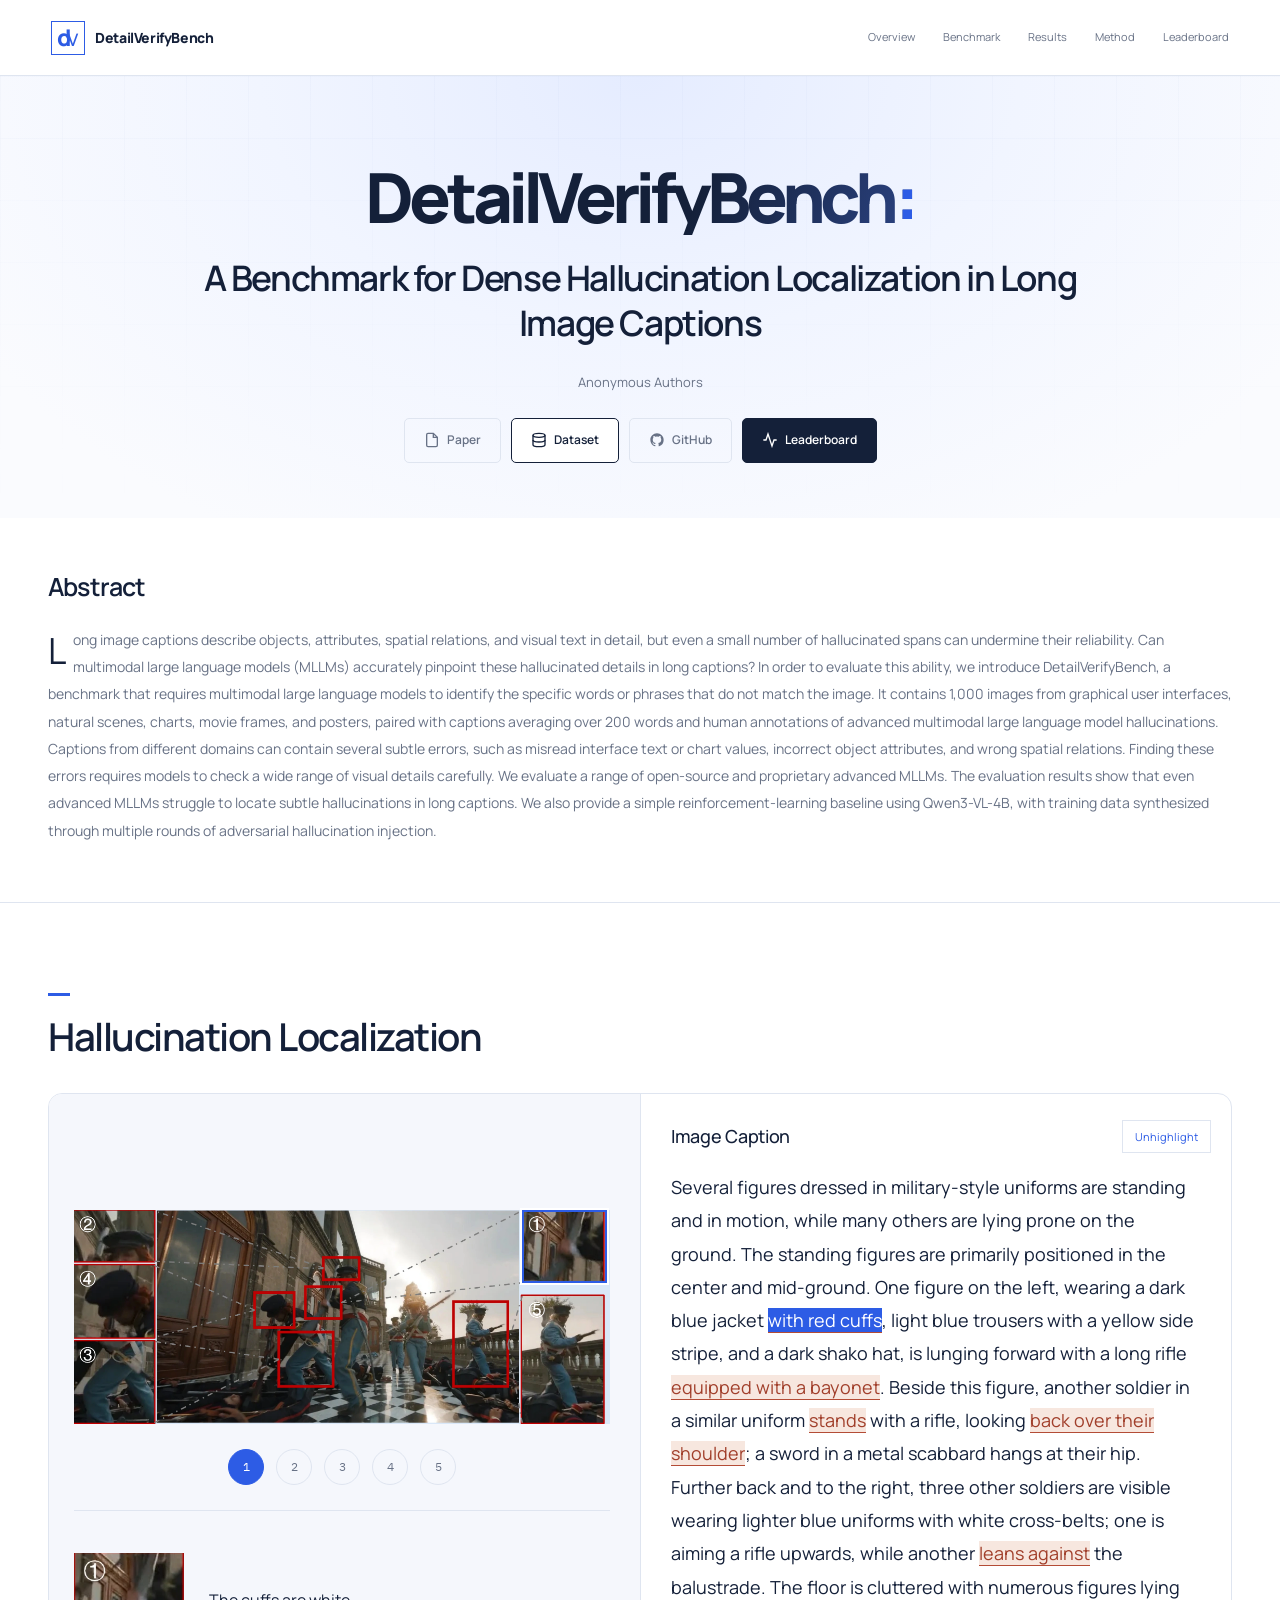
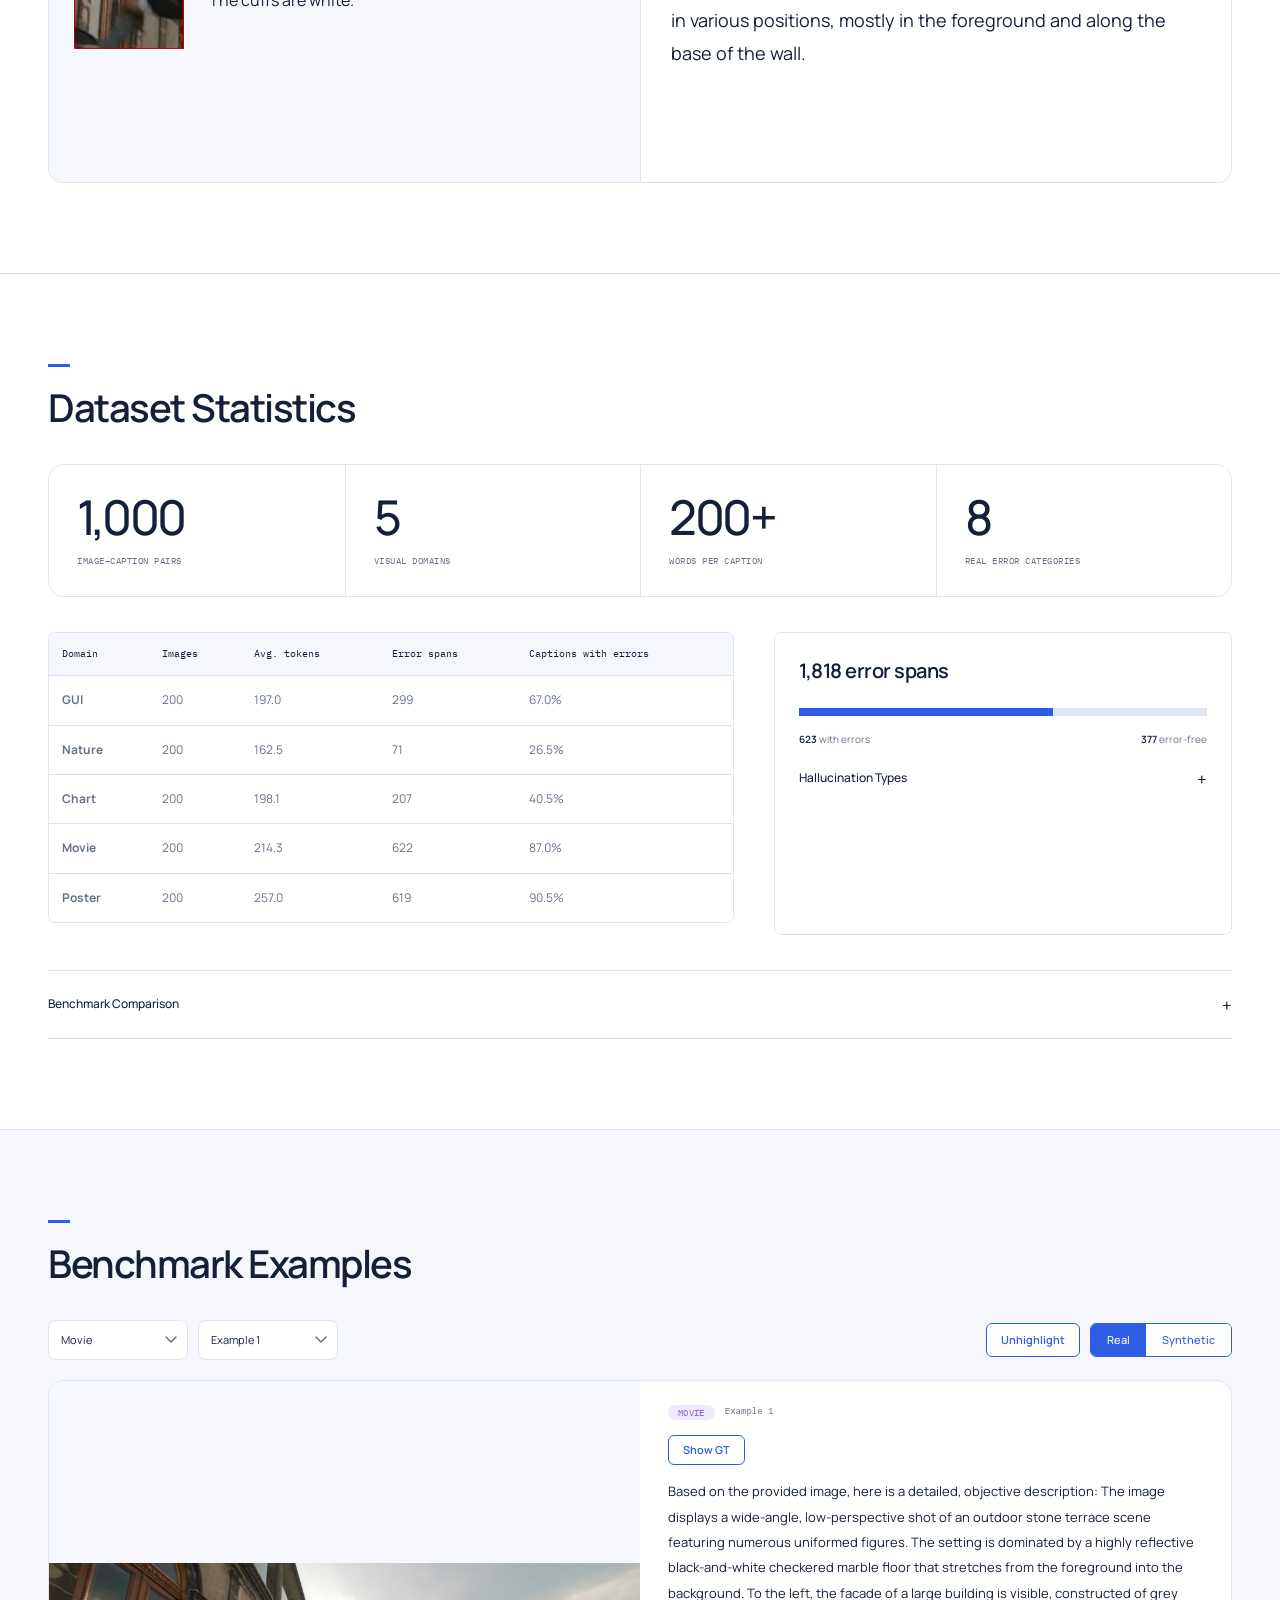
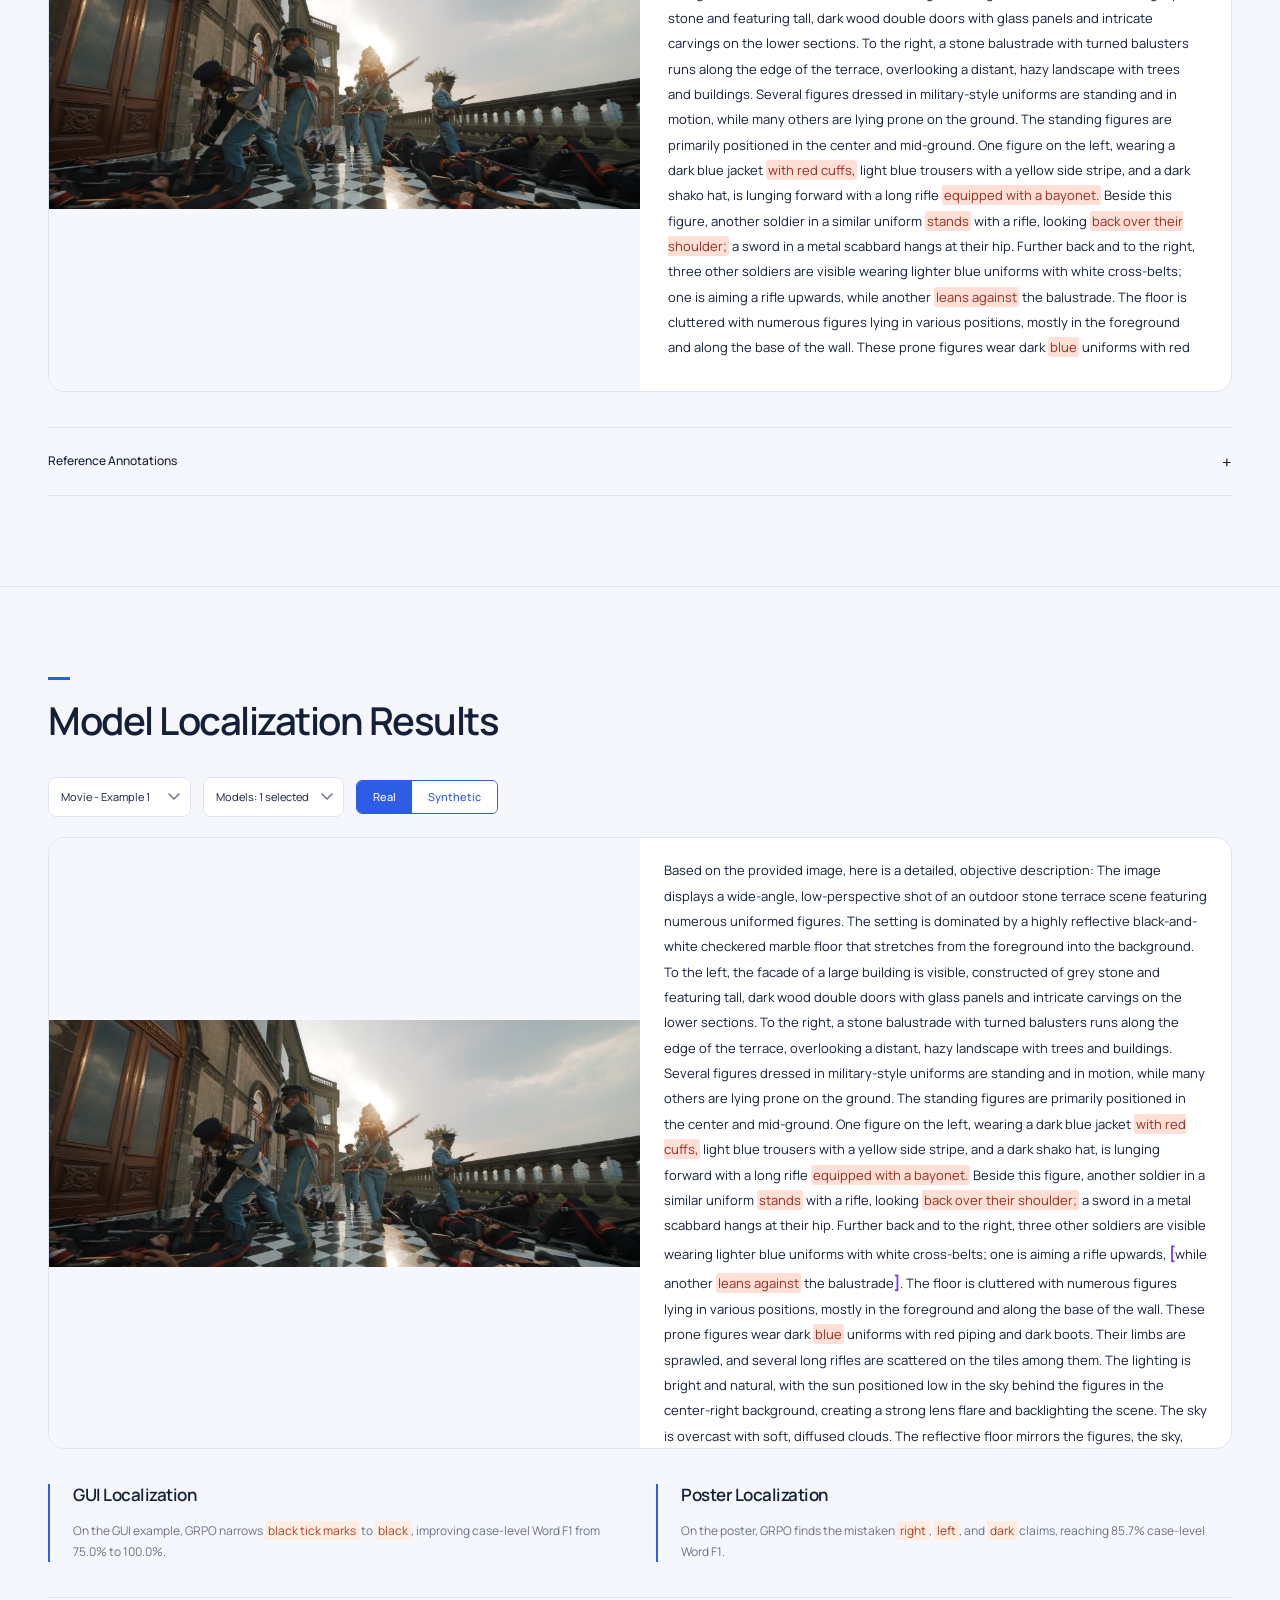
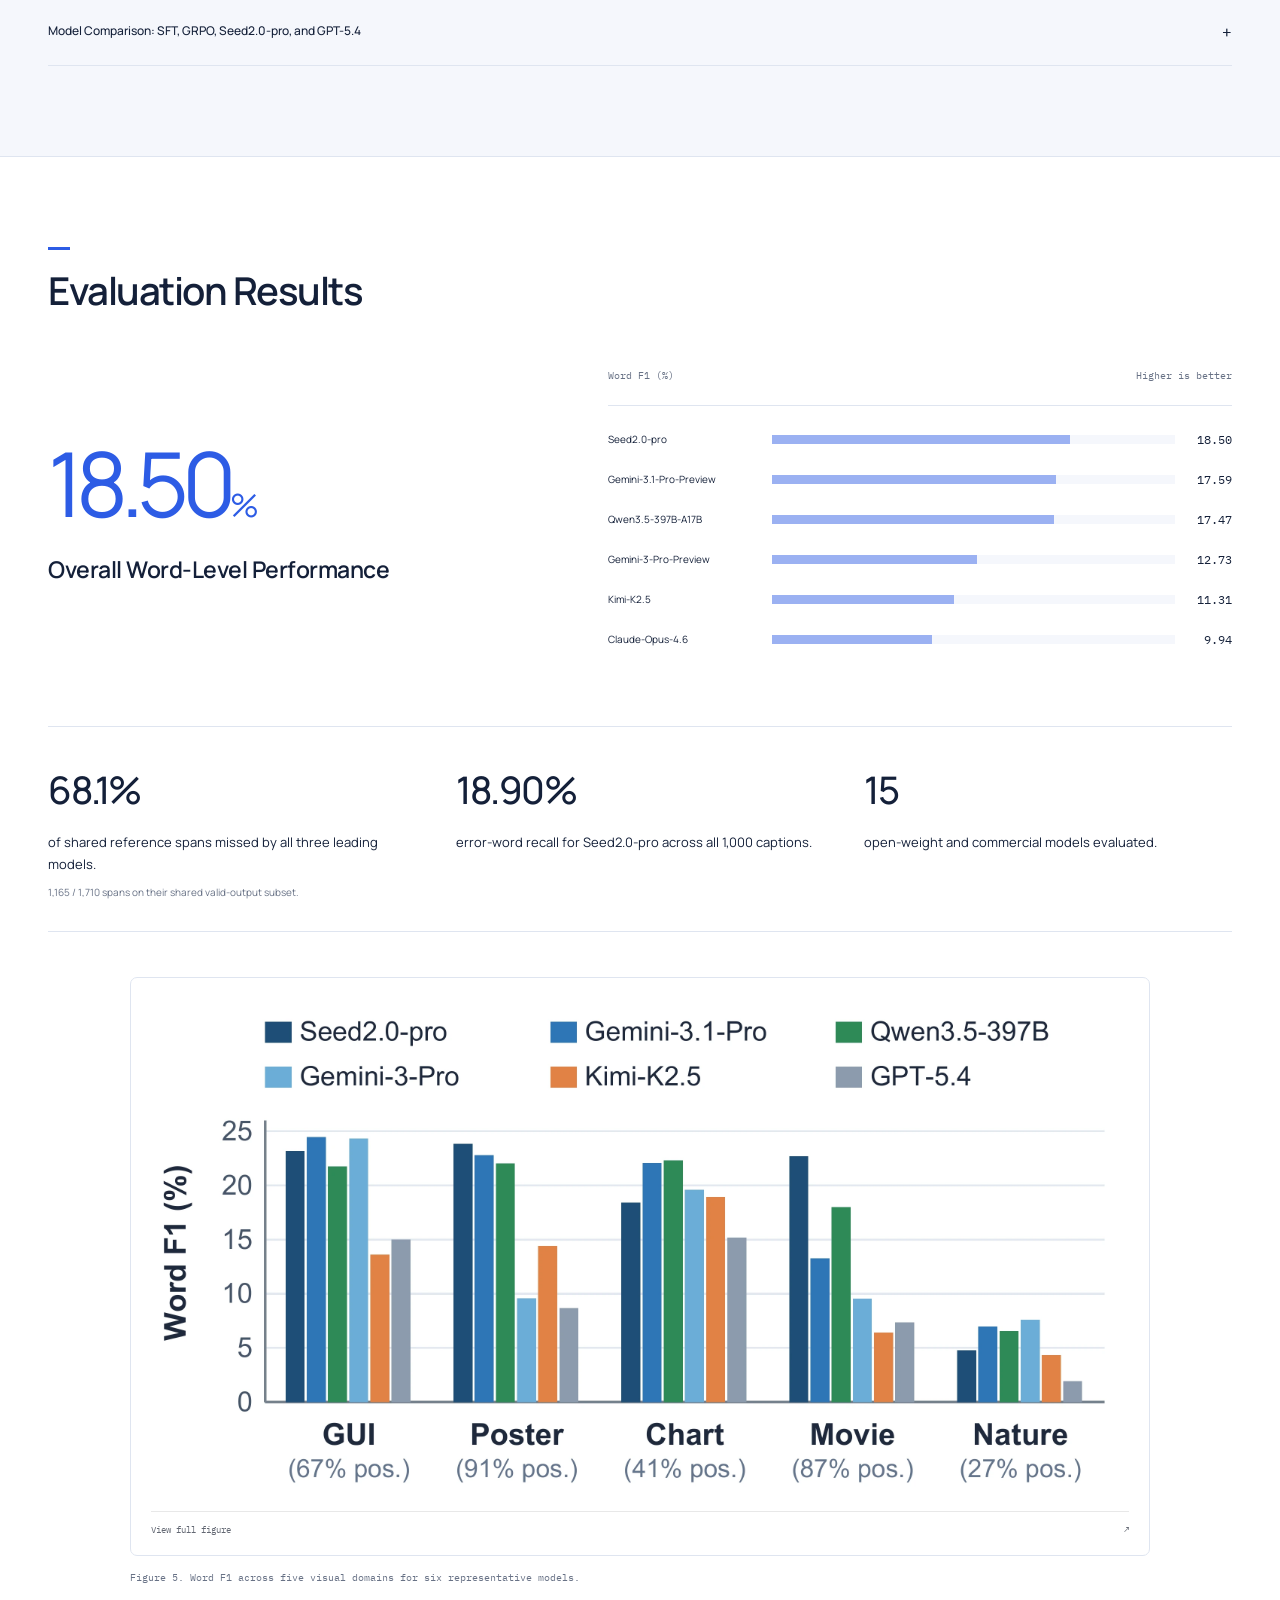
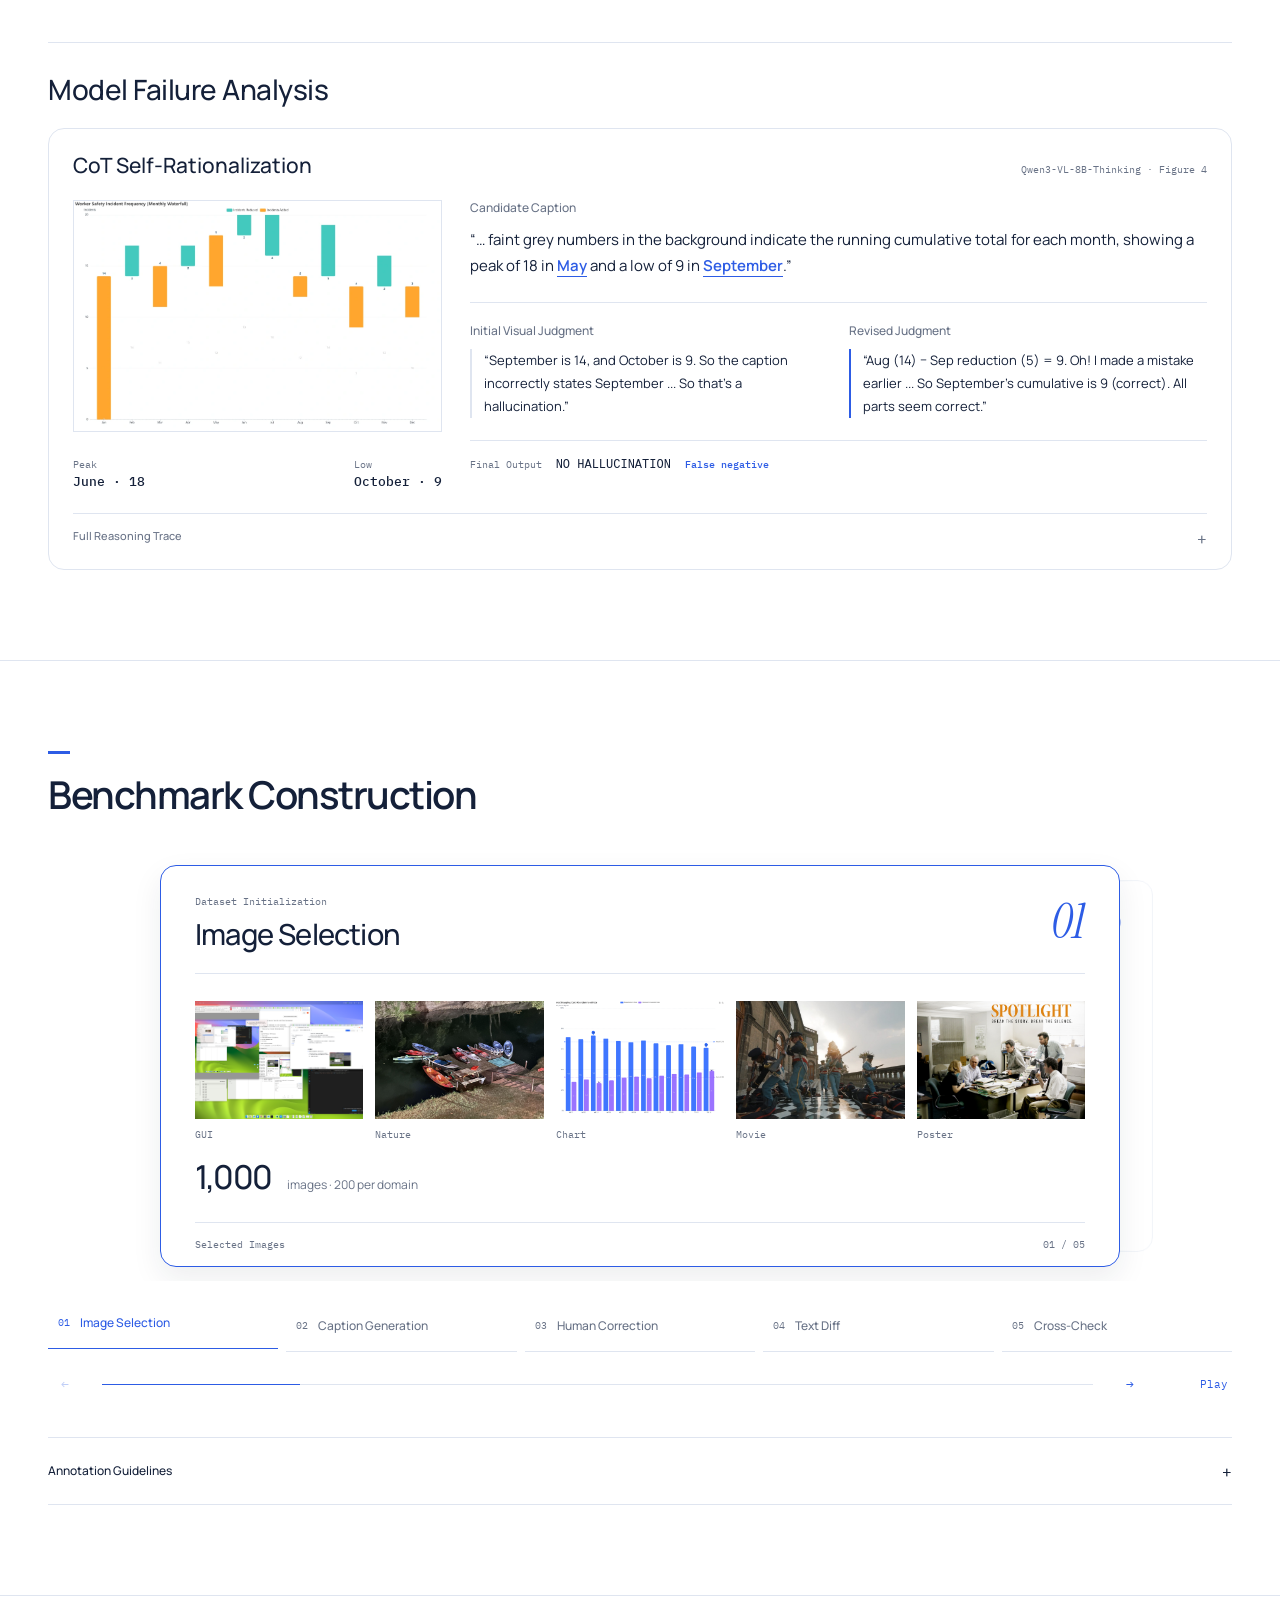
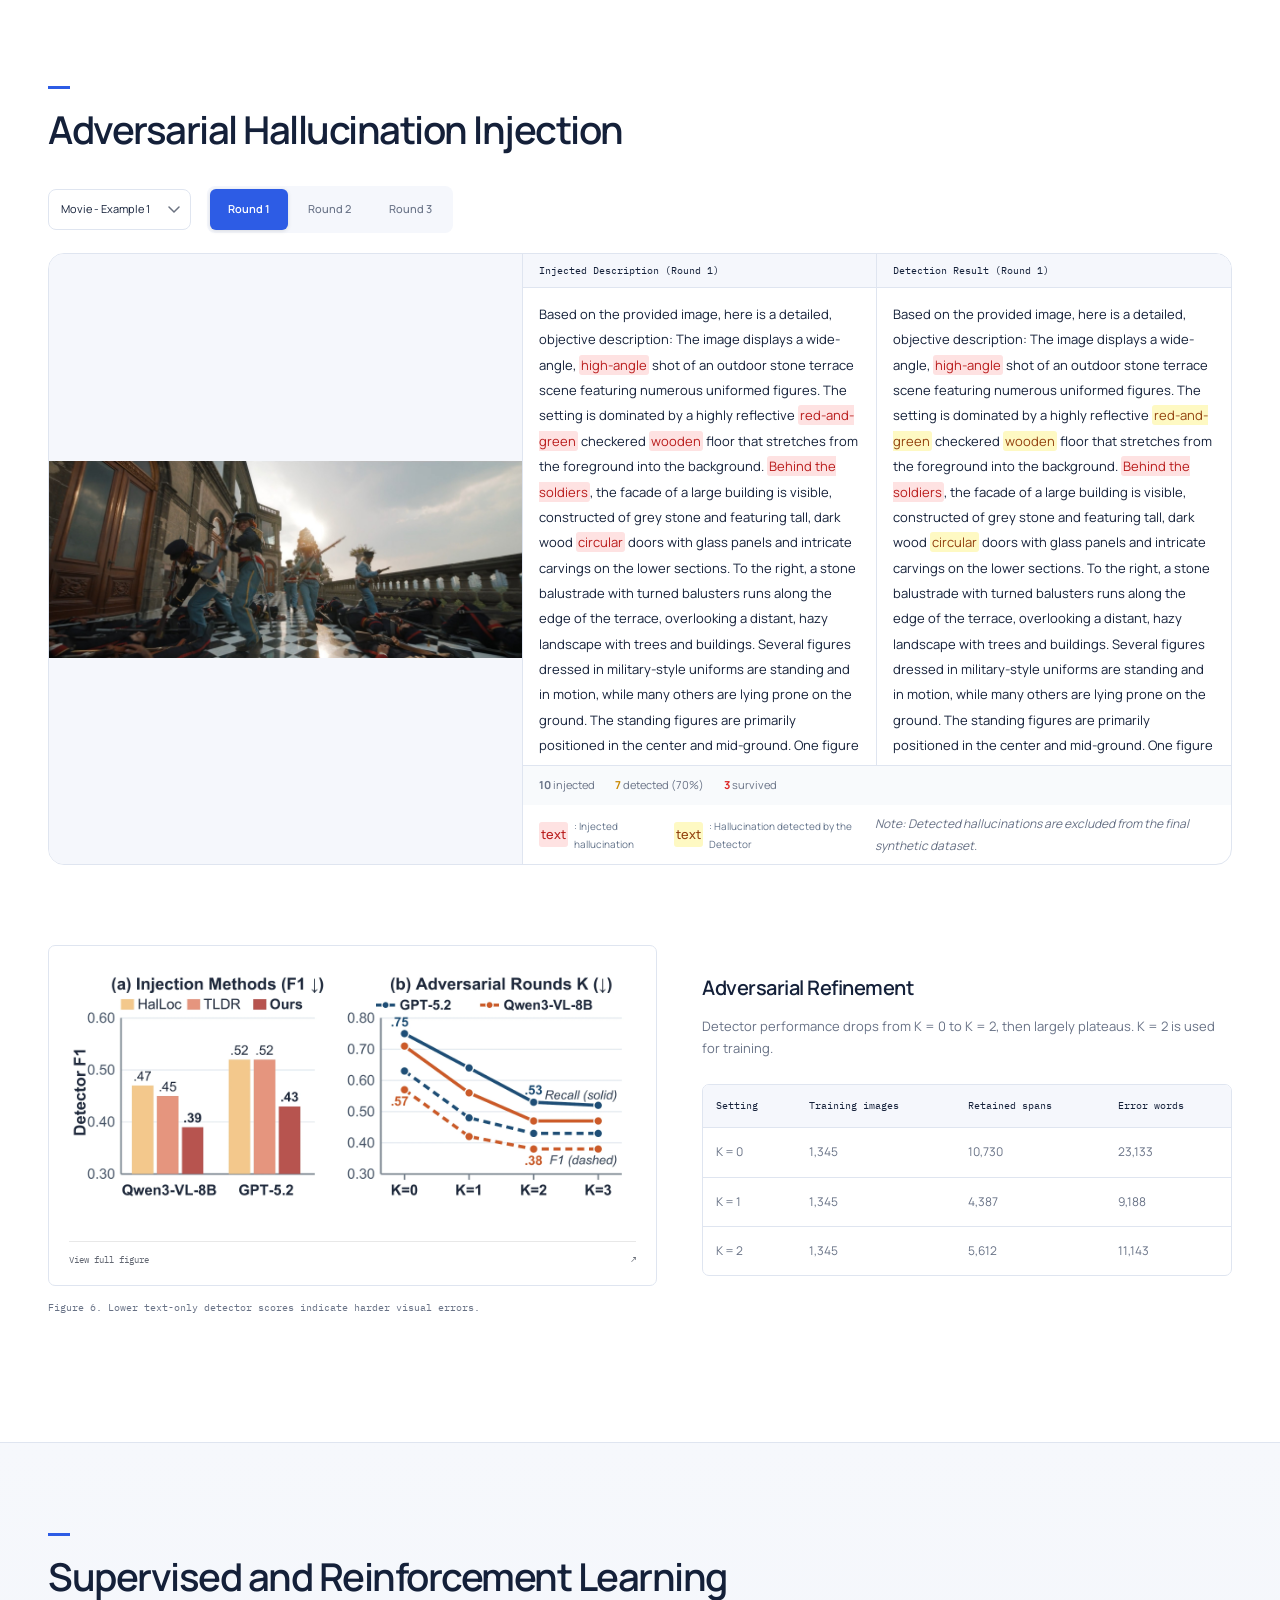
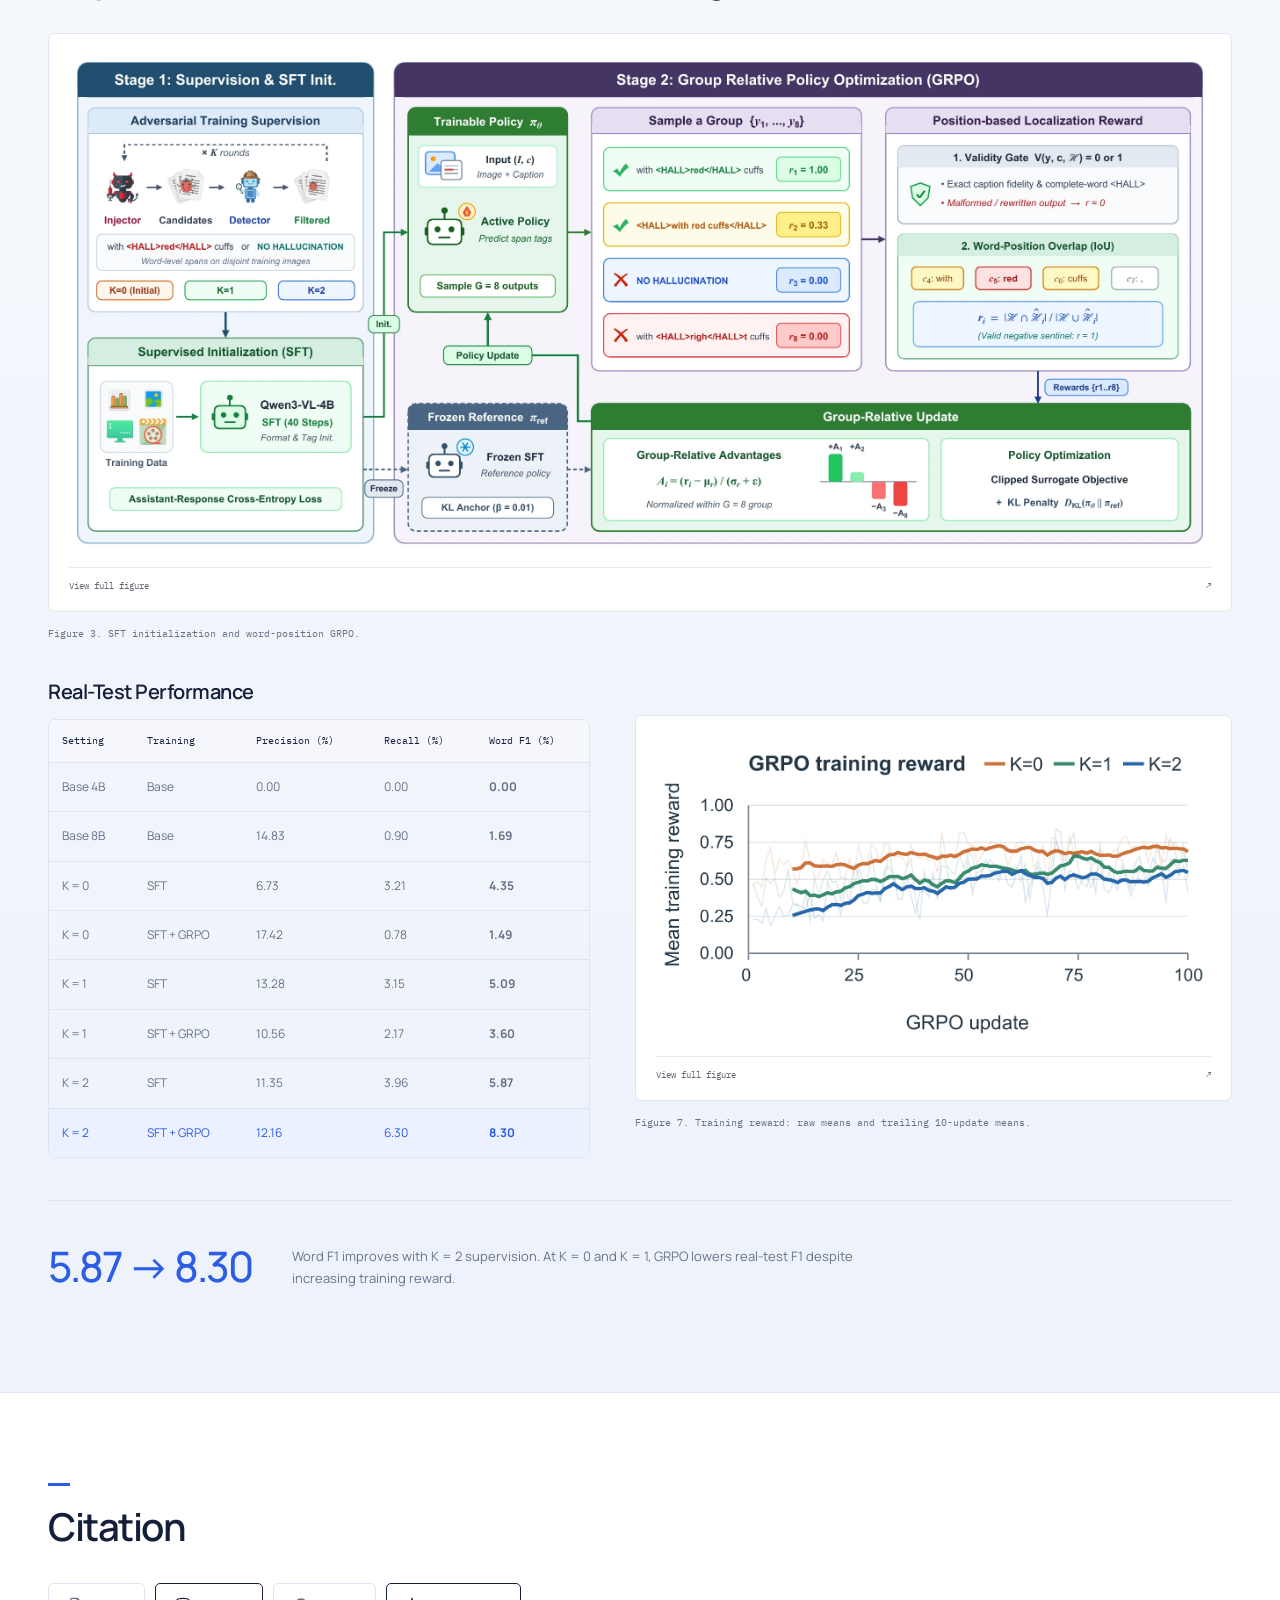
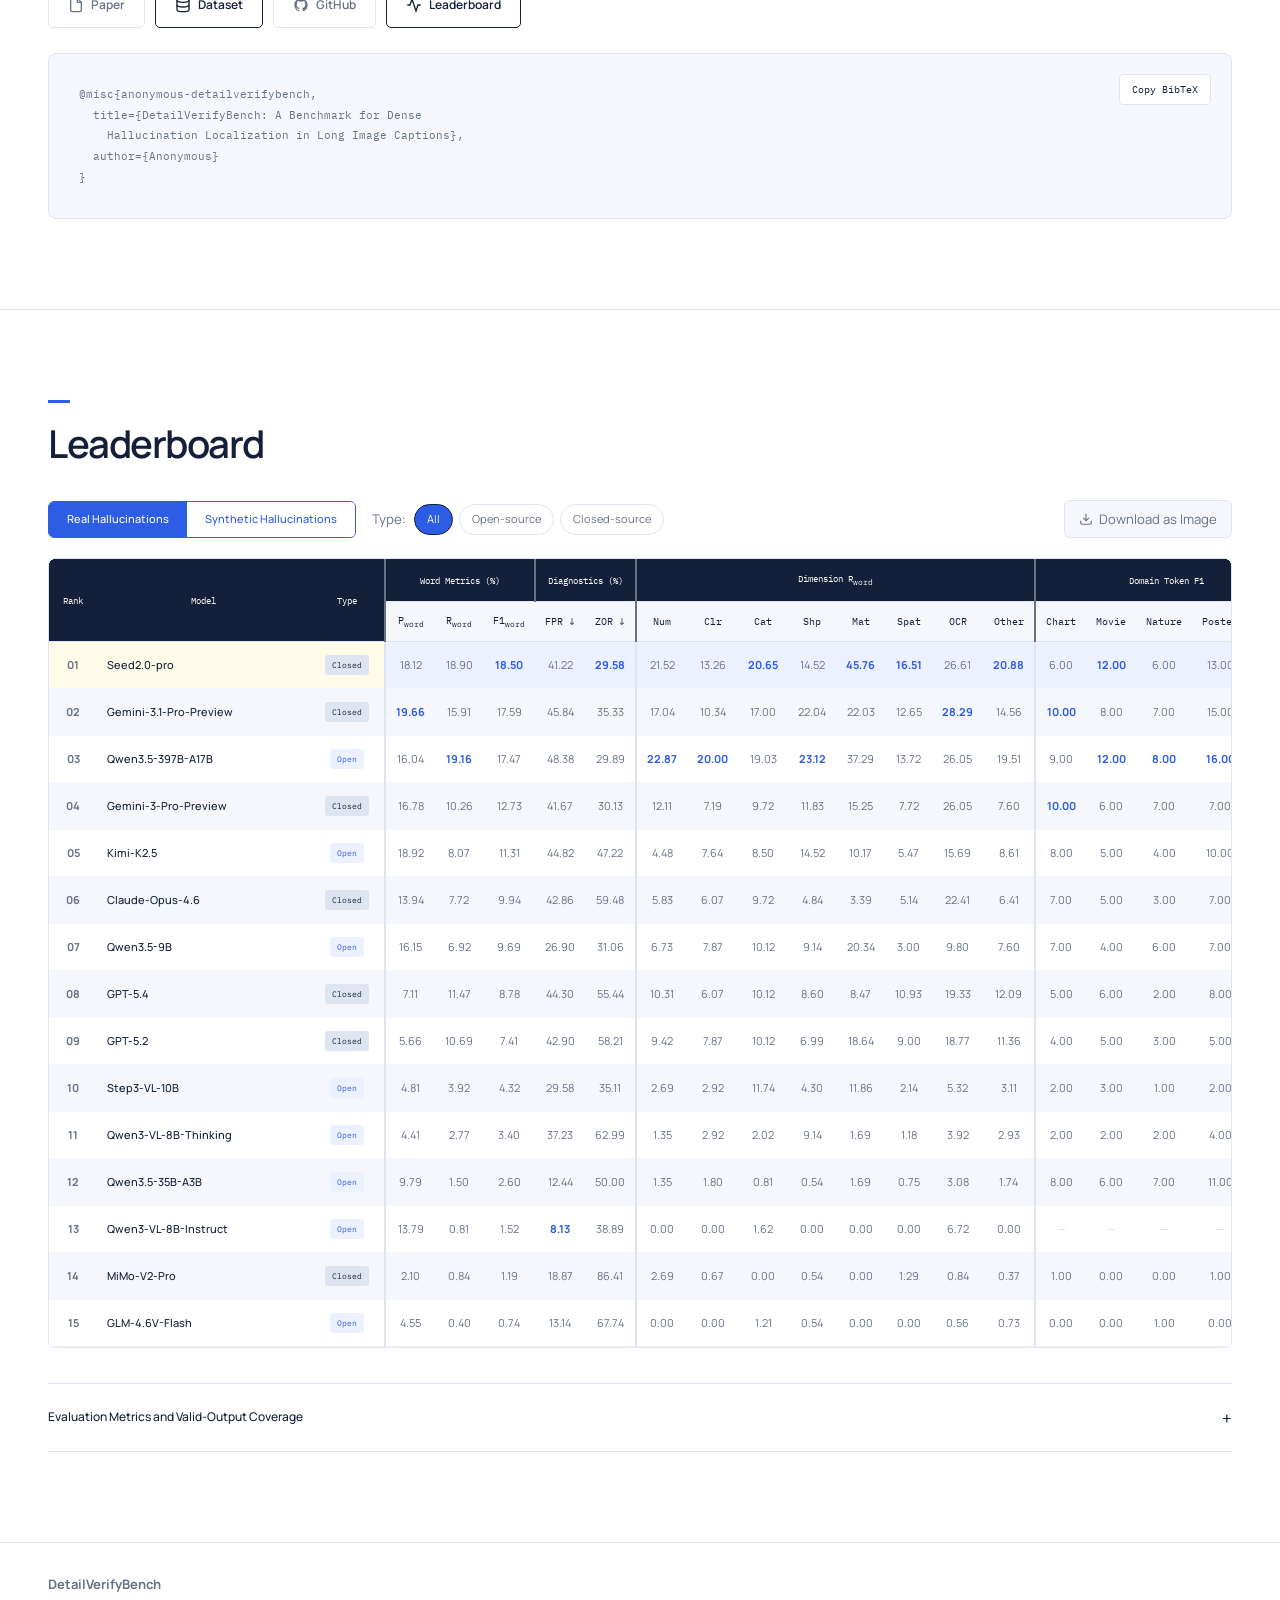
==== commit 2d2e0c06: "Move Leaderboard after Citation in all five designs" ====
--- a/design-review/01-prism/index.html
+++ b/design-review/01-prism/index.html
@@ -1,4 +1,4 @@
-<!DOCTYPE html><html lang="en"><head><meta charset="UTF-8"><meta name="viewport" content="width=device-width,initial-scale=1"><title>DetailVerifyBench</title><meta name="description" content="A benchmark for dense hallucination localization in long image captions. 1,000 images, five domains, word-level annotations."><link rel="stylesheet" href="../shared/fonts.css"><link rel="stylesheet" href="../shared/legacy.css"><link rel="stylesheet" href="../shared/design.css"><link rel="stylesheet" href="style.css"><link rel="icon" href="../favicon.svg" type="image/svg+xml"><link rel="stylesheet" href="../shared/reader.css?v=20261117-deck"><link rel="stylesheet" href="../shared/construction.css?v=20261117-deck"><link rel="stylesheet" href="../shared/failure-case.css"></head><body data-theme="prism" class="reader-edition"><nav class="site-nav" aria-label="Main navigation"><a class="nav-brand" href="#top"><span class="brand-icon">d<span>v</span></span>DetailVerifyBench</a><div class="nav-links"><a href="#task">Overview</a><a href="#overview">Benchmark</a><a href="#results">Results</a><a href="#training">Method</a><a href="#leaderboard">Leaderboard</a></div></nav><header class="hero" id="top"><div class="container"><h1 class="paper-title"><span class="title-name">DetailVerifyBench<span class="title-colon">:</span></span><span class="title-rest">A Benchmark for Dense Hallucination Localization in Long Image Captions</span></h1><p class="authors-anonymous">Anonymous Authors</p><div class="hero-buttons">
+<!DOCTYPE html><html lang="en"><head><meta charset="UTF-8"><meta name="viewport" content="width=device-width,initial-scale=1"><title>DetailVerifyBench</title><meta name="description" content="A benchmark for dense hallucination localization in long image captions. 1,000 images, five domains, word-level annotations."><link rel="stylesheet" href="../shared/fonts.css"><link rel="stylesheet" href="../shared/legacy.css"><link rel="stylesheet" href="../shared/design.css"><link rel="stylesheet" href="style.css"><link rel="icon" href="../favicon.svg" type="image/svg+xml"><link rel="stylesheet" href="../shared/reader.css?v=20261118-leaderboard-end"><link rel="stylesheet" href="../shared/construction.css?v=20261117-deck"><link rel="stylesheet" href="../shared/failure-case.css"></head><body data-theme="prism" class="reader-edition"><nav class="site-nav" aria-label="Main navigation"><a class="nav-brand" href="#top"><span class="brand-icon">d<span>v</span></span>DetailVerifyBench</a><div class="nav-links"><a href="#task">Overview</a><a href="#overview">Benchmark</a><a href="#results">Results</a><a href="#training">Method</a><a href="#leaderboard">Leaderboard</a></div></nav><header class="hero" id="top"><div class="container"><h1 class="paper-title"><span class="title-name">DetailVerifyBench<span class="title-colon">:</span></span><span class="title-rest">A Benchmark for Dense Hallucination Localization in Long Image Captions</span></h1><p class="authors-anonymous">Anonymous Authors</p><div class="hero-buttons">
       <button type="button" class="btn" disabled="" title="Available after anonymous review">
         <svg viewBox="0 0 24 24" fill="none" stroke="currentColor" stroke-width="2"><path d="M14 2H6a2 2 0 0 0-2 2v16a2 2 0 0 0 2 2h12a2 2 0 0 0 2-2V8z"></path><polyline points="14 2 14 8 20 8"></polyline></svg>
         Paper
@@ -60,36 +60,7 @@
   </div>
 <div class="container"><div class="case-notes"><article><h3>GUI Localization</h3><p>On the GUI example, GRPO narrows <mark>black tick marks</mark> to <mark>black</mark>, improving case-level Word F1 from 75.0% to 100.0%.</p></article><article><h3>Poster Localization</h3><p>On the poster, GRPO finds the mistaken <mark>right</mark>, <mark>left</mark>, and <mark>dark</mark> claims, reaching 85.7% case-level Word F1.</p></article></div><details class="wide-details"><summary>Model Comparison: SFT, GRPO, Seed2.0-pro, and GPT-5.4</summary><figure class="paper-figure "><button class="figure-open" data-figure="../shared/paper/localization-cases-reviewed-20261005.webp" aria-label="Enlarge Paper-reviewed GUI and Poster cases. Case scores are not overall benchmark scores."><img src="../shared/paper/localization-cases-reviewed-20261005.webp" alt="Paper-reviewed GUI and Poster cases. Case scores are not overall benchmark scores." loading="lazy"><span class="enlarge-label">View full figure <span>↗</span></span></button><figcaption>GUI and Poster: reference annotations and model predictions.</figcaption></figure></details></div></section><section id="results" class="section">
   <div class="container">
-    <div class="section-heading"><h2>Evaluation Results</h2></div><div class="results-overview"><div class="result-statement"><span class="result-number">18.50<span>%</span></span><h3>Overall Word-Level Performance</h3></div><div class="rank-chart"><div class="chart-heading"><span>Word F1 (%)</span><span>Higher is better</span></div><div class="rank-bar"><span>Seed2.0-pro</span><div><i style="width:74.0%"></i></div><b>18.50</b></div><div class="rank-bar"><span>Gemini-3.1-Pro-Preview</span><div><i style="width:70.36%"></i></div><b>17.59</b></div><div class="rank-bar"><span>Qwen3.5-397B-A17B</span><div><i style="width:69.88%"></i></div><b>17.47</b></div><div class="rank-bar"><span>Gemini-3-Pro-Preview</span><div><i style="width:50.92%"></i></div><b>12.73</b></div><div class="rank-bar"><span>Kimi-K2.5</span><div><i style="width:45.24%"></i></div><b>11.31</b></div><div class="rank-bar"><span>Claude-Opus-4.6</span><div><i style="width:39.76%"></i></div><b>9.94</b></div></div></div><div class="findings-row"><div><strong>68.1%</strong><p>of shared reference spans missed by all three leading models.</p><small>1,165 / 1,710 spans on their shared valid-output subset.</small></div><div><strong>18.90%</strong><p>error-word recall for Seed2.0-pro across all 1,000 captions.</p></div><div><strong>15</strong><p>open-weight and commercial models evaluated.</p></div></div><figure class="paper-figure domain-chart"><button class="figure-open" data-figure="../shared/paper/domain-localization-comparison.webp" aria-label="Enlarge Figure 5. Word F1 across five visual domains for six representative models."><img src="../shared/paper/domain-localization-comparison.webp" alt="Figure 5. Word F1 across five visual domains for six representative models." loading="lazy"><span class="enlarge-label">View full figure <span>↗</span></span></button><figcaption>Figure 5. Word F1 across five visual domains for six representative models.</figcaption></figure></div><div class="container"><div class="failure-analysis" id="reasoning"><h3>Model Failure Analysis</h3><article class="failure-case"><div class="failure-case-heading"><h4>CoT Self-Rationalization</h4><span>Qwen3-VL-8B-Thinking · Figure 4</span></div><div class="failure-case-grid"><figure class="failure-chart"><img src="../shared/cases/cot-0.webp" alt="Waterfall chart used in the paper’s CoT failure case" loading="lazy"><figcaption><span>Peak <b>June · 18</b></span><span>Low <b>October · 9</b></span></figcaption></figure><div class="failure-evidence"><div class="failure-caption"><h5>Candidate Caption</h5><p>“… faint grey numbers in the background indicate the running cumulative total for each month, showing a peak of 18 in <mark>May</mark> and a low of 9 in <mark>September</mark>.”</p></div><div class="failure-judgments"><div><h5>Initial Visual Judgment</h5><blockquote>“September is 14, and October is 9. So the caption incorrectly states September ... So that’s a hallucination.”</blockquote></div><div><h5>Revised Judgment</h5><blockquote>“Aug (14) − Sep reduction (5) = 9. Oh! I made a mistake earlier ... So September’s cumulative is 9 (correct). All parts seem correct.”</blockquote></div></div><div class="failure-outcome"><span>Final Output</span><code>NO HALLUCINATION</code><b>False negative</b></div></div></div><details class="failure-source"><summary>Full Reasoning Trace</summary><img src="../shared/paper/cot-self-rationalization-case.webp" alt="Figure 4: original caption, chart evidence and the complete reasoning excerpts" loading="lazy"><a href="../shared/paper/cot-self-rationalization-case.pdf" target="_blank" rel="noopener">Figure 4 PDF ↗</a></details></article></div></div><div class="leaderboard-block"><div class="container"><div class="leaderboard-heading" id="leaderboard"><h3>Leaderboard</h3></div>
-
-    <div class="lb-controls">
-      <div class="lb-left">
-        <div class="lb-tabs">
-          <button class="lb-tab active" onclick="switchTab('real')">Real Hallucinations</button>
-          <button class="lb-tab" onclick="switchTab('synthetic')">Synthetic Hallucinations</button>
-        </div>
-        <div class="lb-filter">
-          <span class="lb-filter-label">Type:</span>
-          <button class="filter-btn active" onclick="setFilter('all')">All</button>
-          <button class="filter-btn" onclick="setFilter('open')">Open-source</button>
-          <button class="filter-btn" onclick="setFilter('closed')">Closed-source</button>
-        </div>
-      </div>
-      <button class="download-btn" onclick="downloadTable()">
-        <svg viewBox="0 0 24 24" fill="none" stroke="currentColor" stroke-width="2"><path d="M21 15v4a2 2 0 0 1-2 2H5a2 2 0 0 1-2-2v-4"></path><polyline points="7 10 12 15 17 10"></polyline><line x1="12" y1="15" x2="12" y2="3"></line></svg>
-        Download as Image
-      </button>
-    </div>
-
-    <div id="lb-container" class="lb-table-wrap">
-      <table id="lb-table">
-        <thead id="lb-thead"></thead>
-        <tbody id="lb-tbody"></tbody>
-      </table>
-    </div>
-    
-  </div>
-<div class="container"><details class="wide-details"><summary>Evaluation Metrics and Valid-Output Coverage</summary><div class="metric-explainer"><p><b>Precision:</b> how many marked words are actually errors.</p><p><b>Recall:</b> how many true error words are found.</p><p><b>FPR:</b> false alarms among valid outputs for error-free captions.</p><p><b>ZOR:</b> valid nonempty predictions that overlap no reference error word.</p><p><b>Scoring units:</b> real-test results use words; synthetic and domain results use tokens.</p></div><div id="coverage-table"></div><p class="small-note">Invalid outputs count as empty predictions in Word scoring. FPR and ZOR use the valid-output subsets described in the paper.</p></details></div></div></section><section id="pipeline" class="section "><div class="container"><div class="section-heading"><h2>Benchmark Construction</h2></div><div data-construction></div><details class="wide-details"><summary>Annotation Guidelines</summary><table class="annotation-guidelines"><tbody><tr><td>Category</td><td>outline of a <mark>feline head</mark></td></tr><tr><td>Attribute</td><td>jacket with <mark>red</mark> cuffs</td></tr><tr><td>Relation</td><td>upward and <mark>to the right</mark></td></tr><tr><td>OCR</td><td><mark>9.3</mark> in 2024 Q1</td></tr></tbody></table></details></div></section><section id="injection-demo" class="section">
+    <div class="section-heading"><h2>Evaluation Results</h2></div><div class="results-overview"><div class="result-statement"><span class="result-number">18.50<span>%</span></span><h3>Overall Word-Level Performance</h3></div><div class="rank-chart"><div class="chart-heading"><span>Word F1 (%)</span><span>Higher is better</span></div><div class="rank-bar"><span>Seed2.0-pro</span><div><i style="width:74.0%"></i></div><b>18.50</b></div><div class="rank-bar"><span>Gemini-3.1-Pro-Preview</span><div><i style="width:70.36%"></i></div><b>17.59</b></div><div class="rank-bar"><span>Qwen3.5-397B-A17B</span><div><i style="width:69.88%"></i></div><b>17.47</b></div><div class="rank-bar"><span>Gemini-3-Pro-Preview</span><div><i style="width:50.92%"></i></div><b>12.73</b></div><div class="rank-bar"><span>Kimi-K2.5</span><div><i style="width:45.24%"></i></div><b>11.31</b></div><div class="rank-bar"><span>Claude-Opus-4.6</span><div><i style="width:39.76%"></i></div><b>9.94</b></div></div></div><div class="findings-row"><div><strong>68.1%</strong><p>of shared reference spans missed by all three leading models.</p><small>1,165 / 1,710 spans on their shared valid-output subset.</small></div><div><strong>18.90%</strong><p>error-word recall for Seed2.0-pro across all 1,000 captions.</p></div><div><strong>15</strong><p>open-weight and commercial models evaluated.</p></div></div><figure class="paper-figure domain-chart"><button class="figure-open" data-figure="../shared/paper/domain-localization-comparison.webp" aria-label="Enlarge Figure 5. Word F1 across five visual domains for six representative models."><img src="../shared/paper/domain-localization-comparison.webp" alt="Figure 5. Word F1 across five visual domains for six representative models." loading="lazy"><span class="enlarge-label">View full figure <span>↗</span></span></button><figcaption>Figure 5. Word F1 across five visual domains for six representative models.</figcaption></figure></div><div class="container"><div class="failure-analysis" id="reasoning"><h3>Model Failure Analysis</h3><article class="failure-case"><div class="failure-case-heading"><h4>CoT Self-Rationalization</h4><span>Qwen3-VL-8B-Thinking · Figure 4</span></div><div class="failure-case-grid"><figure class="failure-chart"><img src="../shared/cases/cot-0.webp" alt="Waterfall chart used in the paper’s CoT failure case" loading="lazy"><figcaption><span>Peak <b>June · 18</b></span><span>Low <b>October · 9</b></span></figcaption></figure><div class="failure-evidence"><div class="failure-caption"><h5>Candidate Caption</h5><p>“… faint grey numbers in the background indicate the running cumulative total for each month, showing a peak of 18 in <mark>May</mark> and a low of 9 in <mark>September</mark>.”</p></div><div class="failure-judgments"><div><h5>Initial Visual Judgment</h5><blockquote>“September is 14, and October is 9. So the caption incorrectly states September ... So that’s a hallucination.”</blockquote></div><div><h5>Revised Judgment</h5><blockquote>“Aug (14) − Sep reduction (5) = 9. Oh! I made a mistake earlier ... So September’s cumulative is 9 (correct). All parts seem correct.”</blockquote></div></div><div class="failure-outcome"><span>Final Output</span><code>NO HALLUCINATION</code><b>False negative</b></div></div></div><details class="failure-source"><summary>Full Reasoning Trace</summary><img src="../shared/paper/cot-self-rationalization-case.webp" alt="Figure 4: original caption, chart evidence and the complete reasoning excerpts" loading="lazy"><a href="../shared/paper/cot-self-rationalization-case.pdf" target="_blank" rel="noopener">Figure 4 PDF ↗</a></details></article></div></div></section><section id="pipeline" class="section "><div class="container"><div class="section-heading"><h2>Benchmark Construction</h2></div><div data-construction></div><details class="wide-details"><summary>Annotation Guidelines</summary><table class="annotation-guidelines"><tbody><tr><td>Category</td><td>outline of a <mark>feline head</mark></td></tr><tr><td>Attribute</td><td>jacket with <mark>red</mark> cuffs</td></tr><tr><td>Relation</td><td>upward and <mark>to the right</mark></td></tr><tr><td>OCR</td><td><mark>9.3</mark> in 2024 Q1</td></tr></tbody></table></details></div></section><section id="injection-demo" class="section">
   <div class="container">
     <div class="section-heading"><h2>Adversarial Hallucination Injection</h2></div>
   </div>
@@ -125,4 +96,34 @@
   title={DetailVerifyBench: A Benchmark for Dense
     Hallucination Localization in Long Image Captions},
   author={Anonymous}
-}</pre></div></div></section></main><footer><div class="container"><a href="#top" class="footer-brand">DetailVerifyBench</a></div></footer><dialog id="figure-dialog"><button id="close-figure" aria-label="Close figure">×</button><div class="figure-scroll"><img id="dialog-figure" alt="Enlarged paper figure"></div></dialog><script src="../shared/vendor/html2canvas.min.js"></script><script src="../shared/paper-data.js"></script><script src="../shared/legacy-data.js"></script><script src="../shared/legacy.js"></script><script src="../shared/retained.js?v=20261117-deck"></script><script src="../shared/movie-data.js?v=20261117-excerpt"></script><script src="../shared/movie-case.js?v=20261117-excerpt"></script><script src="../shared/reader.js?v=20261117-deck2"></script><script src="../shared/construction.js?v=20261117-deck2"></script></body></html>+}</pre></div></div></section><section id="leaderboard" class="section leaderboard-section"><div class="leaderboard-block"><div class="container"><div class="section-heading"><h2>Leaderboard</h2></div>
+
+    <div class="lb-controls">
+      <div class="lb-left">
+        <div class="lb-tabs">
+          <button class="lb-tab active" onclick="switchTab('real')">Real Hallucinations</button>
+          <button class="lb-tab" onclick="switchTab('synthetic')">Synthetic Hallucinations</button>
+        </div>
+        <div class="lb-filter">
+          <span class="lb-filter-label">Type:</span>
+          <button class="filter-btn active" onclick="setFilter('all')">All</button>
+          <button class="filter-btn" onclick="setFilter('open')">Open-source</button>
+          <button class="filter-btn" onclick="setFilter('closed')">Closed-source</button>
+        </div>
+      </div>
+      <button class="download-btn" onclick="downloadTable()">
+        <svg viewBox="0 0 24 24" fill="none" stroke="currentColor" stroke-width="2"><path d="M21 15v4a2 2 0 0 1-2 2H5a2 2 0 0 1-2-2v-4"></path><polyline points="7 10 12 15 17 10"></polyline><line x1="12" y1="15" x2="12" y2="3"></line></svg>
+        Download as Image
+      </button>
+    </div>
+
+    <div id="lb-container" class="lb-table-wrap">
+      <table id="lb-table">
+        <thead id="lb-thead"></thead>
+        <tbody id="lb-tbody"></tbody>
+      </table>
+    </div>
+
+  </div>
+<div class="container"><details class="wide-details"><summary>Evaluation Metrics and Valid-Output Coverage</summary><div class="metric-explainer"><p><b>Precision:</b> how many marked words are actually errors.</p><p><b>Recall:</b> how many true error words are found.</p><p><b>FPR:</b> false alarms among valid outputs for error-free captions.</p><p><b>ZOR:</b> valid nonempty predictions that overlap no reference error word.</p><p><b>Scoring units:</b> real-test results use words; synthetic and domain results use tokens.</p></div><div id="coverage-table"></div><p class="small-note">Invalid outputs count as empty predictions in Word scoring. FPR and ZOR use the valid-output subsets described in the paper.</p></details></div></div></section>
+</main><footer><div class="container"><a href="#top" class="footer-brand">DetailVerifyBench</a></div></footer><dialog id="figure-dialog"><button id="close-figure" aria-label="Close figure">×</button><div class="figure-scroll"><img id="dialog-figure" alt="Enlarged paper figure"></div></dialog><script src="../shared/vendor/html2canvas.min.js"></script><script src="../shared/paper-data.js"></script><script src="../shared/legacy-data.js"></script><script src="../shared/legacy.js"></script><script src="../shared/retained.js?v=20261117-deck"></script><script src="../shared/movie-data.js?v=20261117-excerpt"></script><script src="../shared/movie-case.js?v=20261117-excerpt"></script><script src="../shared/reader.js?v=20261117-deck2"></script><script src="../shared/construction.js?v=20261117-deck2"></script></body></html>
--- a/design-review/shared/reader.css
+++ b/design-review/shared/reader.css
@@ -67,9 +67,8 @@
 
 .reader-edition .overview-grid>*,.reader-edition .training-grid>*,.reader-edition .ablation-grid>*{min-width:0}
 
-/* Keep the complete leaderboard after the result analyses. */
-.reader-edition .leaderboard-block{margin-top:56px}
-.reader-edition .leaderboard-block>h3{margin:0 0 24px}
+/* The complete leaderboard is the final content section. */
+.reader-edition .leaderboard-block{margin-top:0}
 .reader-edition .leaderboard-block>.leader-controls{margin-top:0}
 .reader-edition .reading-navigation a[aria-current="location"]{color:var(--ink);text-decoration:underline;text-decoration-color:var(--accent);text-underline-offset:6px;text-decoration-thickness:2px}
 @media(max-width:800px){
@@ -77,5 +76,5 @@
   .reader-edition.proof-edition>header.reading-navigation{padding:12px 5vw}
   .reader-edition .reading-navigation .nav-links,.reader-edition .reading-navigation nav{display:flex;flex-wrap:wrap;gap:8px 18px;width:100%;min-width:0}
   .reader-edition .reading-navigation .nav-links a,.reader-edition .reading-navigation nav a{display:inline-flex;font-size:11px;white-space:nowrap}
-  .reader-edition .leaderboard-block{margin-top:40px}
+  .reader-edition .leaderboard-block{margin-top:0}
 }
